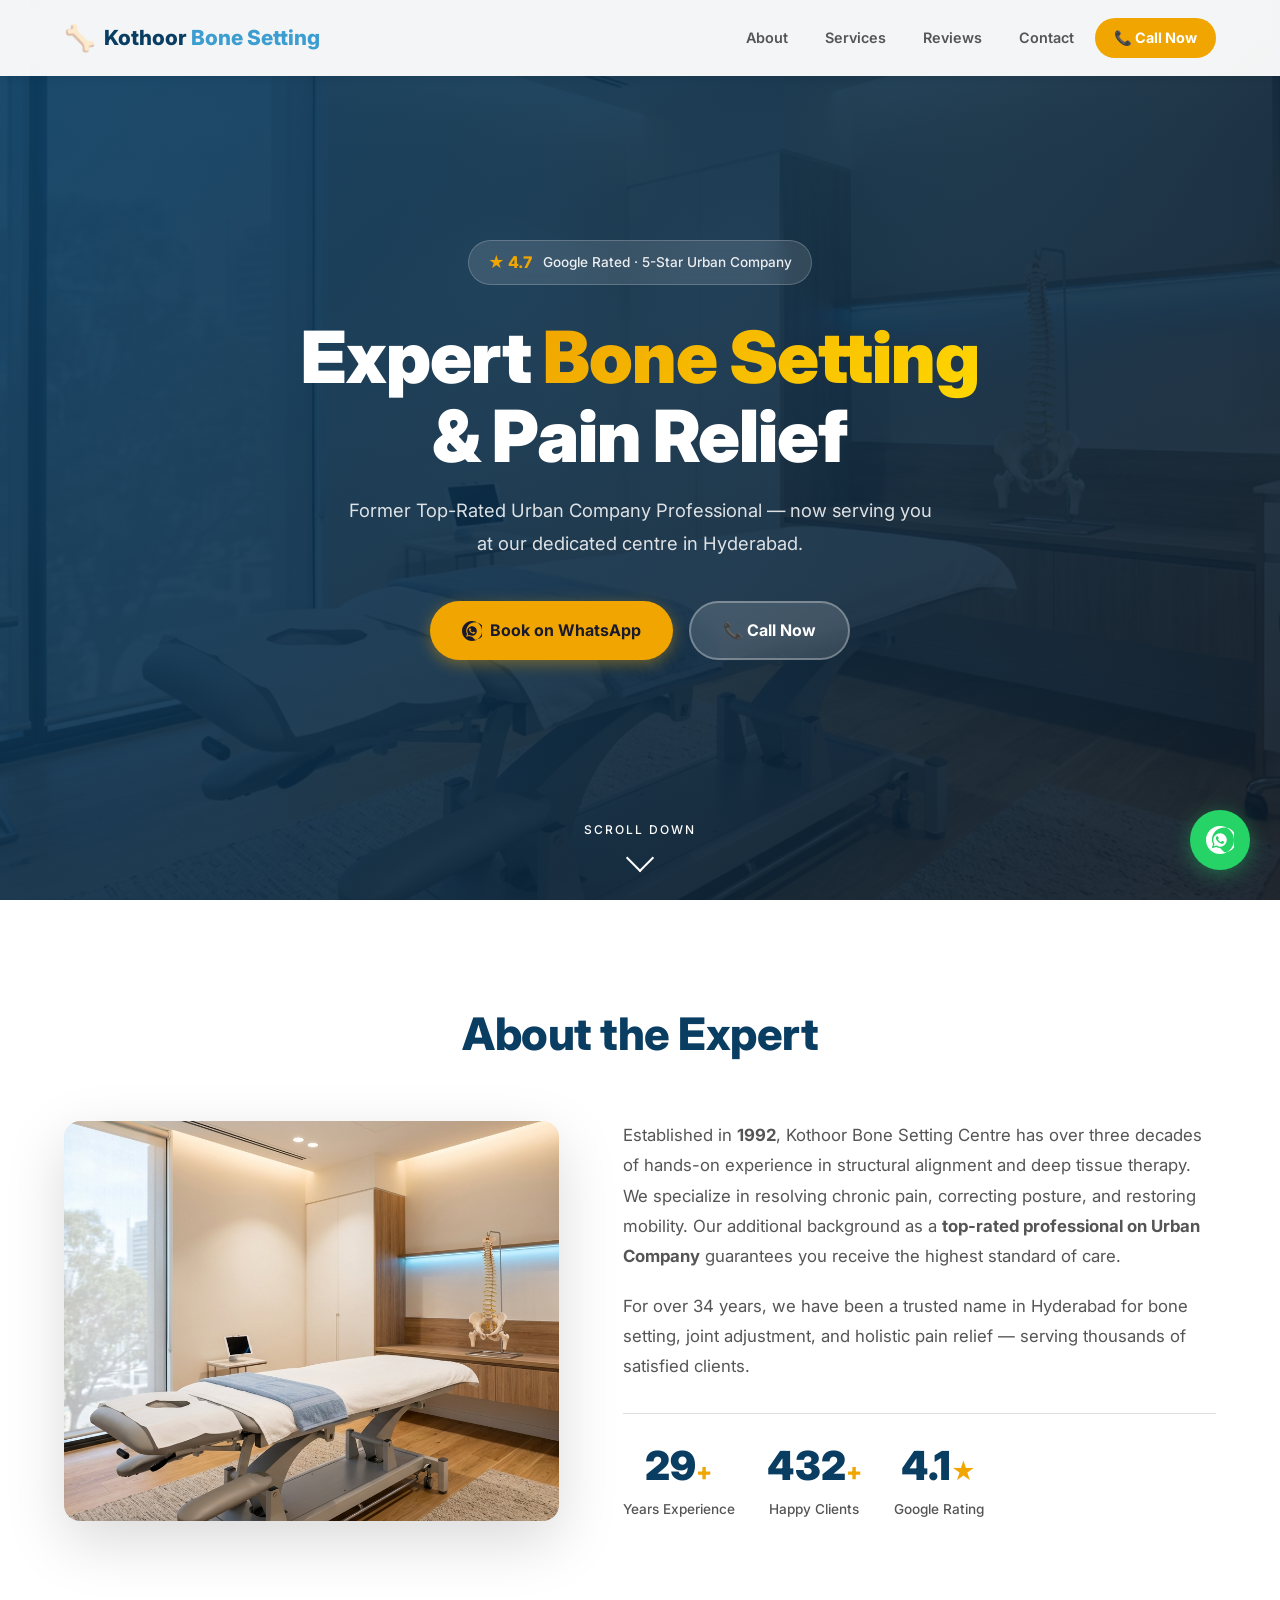
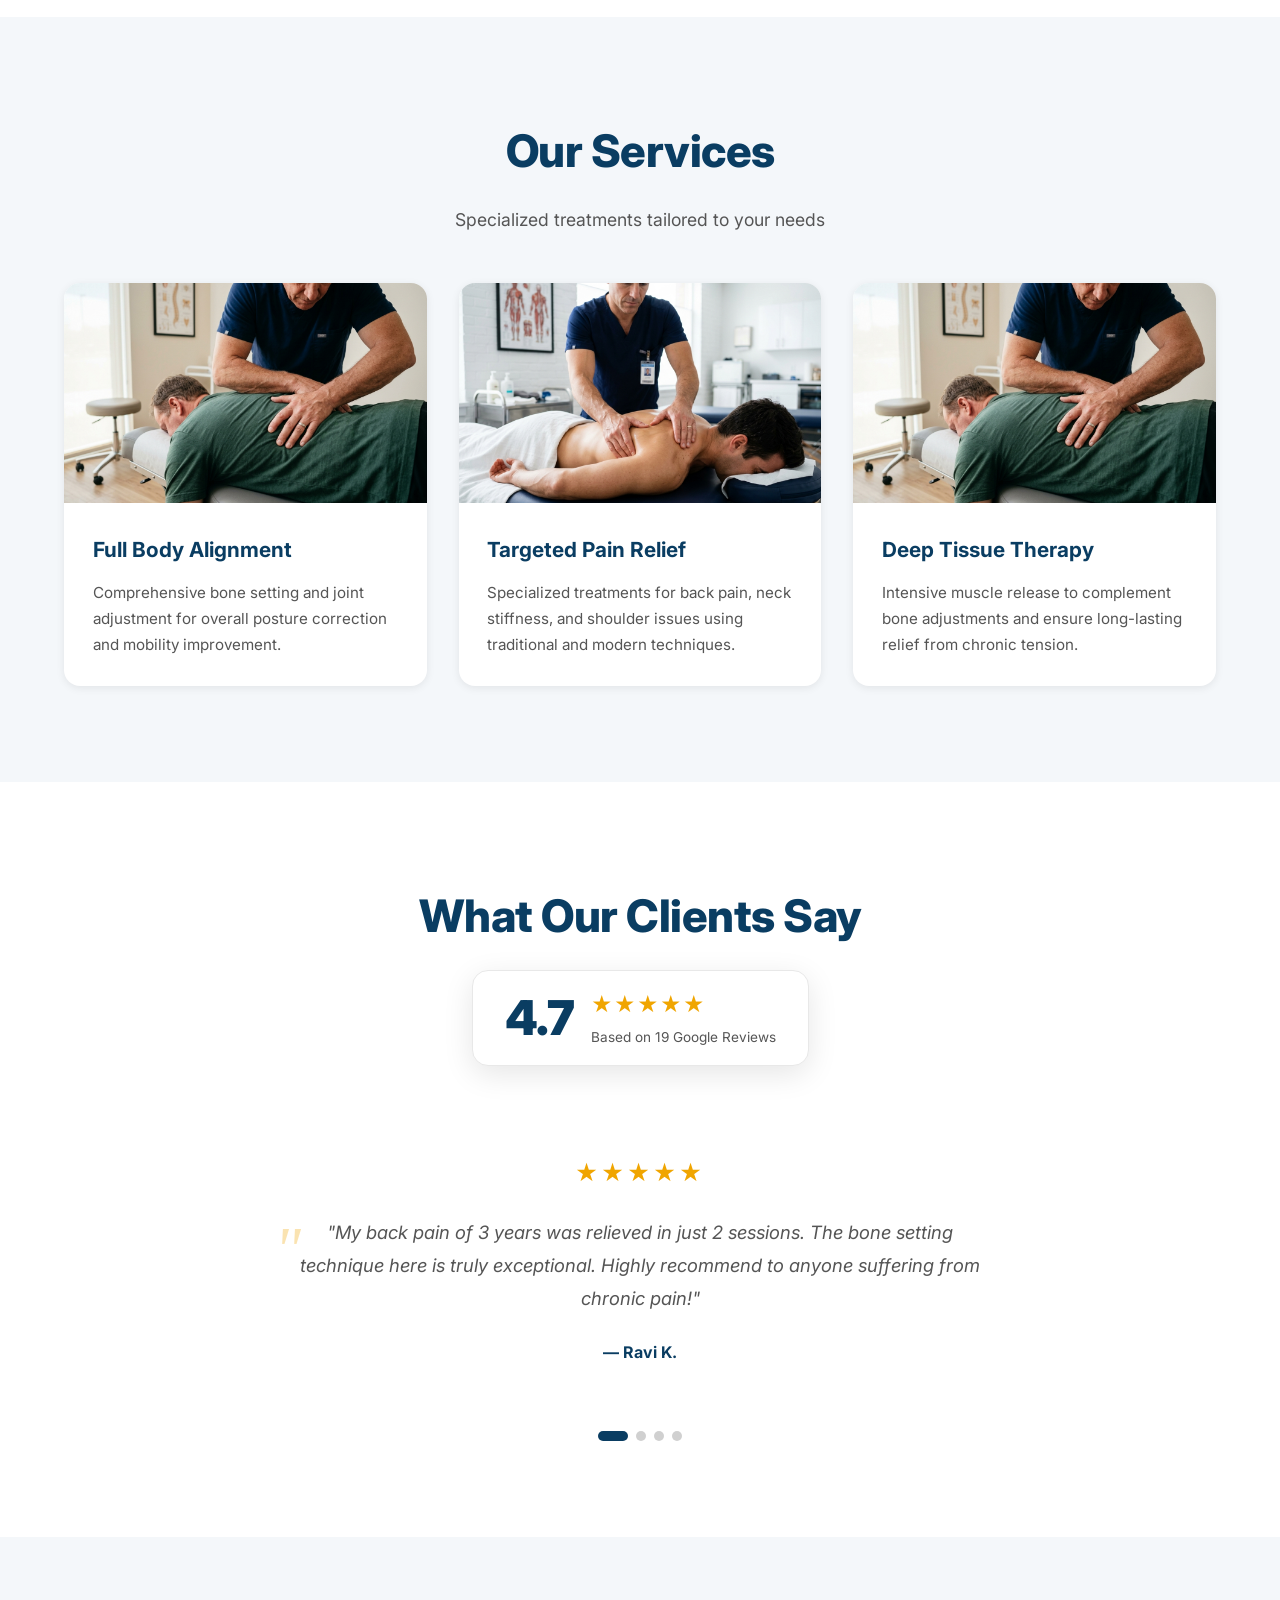
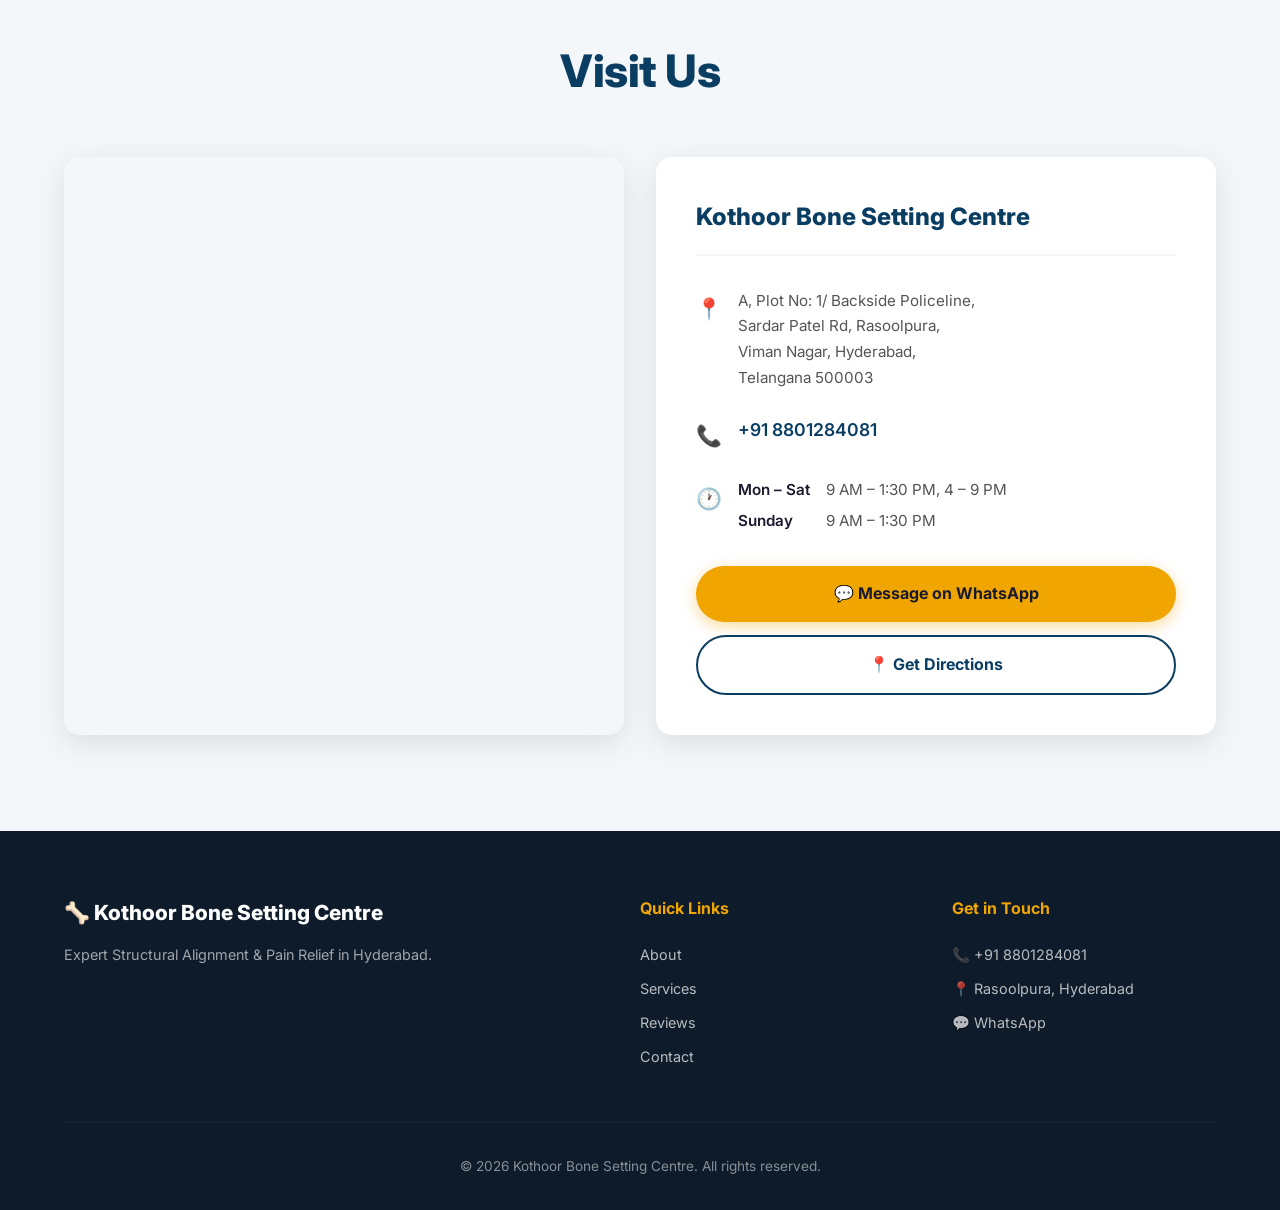
==== index.html @ 608f7dc2 "Update: founded in 1992, 34+ years experience" ====
<!DOCTYPE html>
<html lang="en">
<head>
    <meta charset="UTF-8">
    <meta name="viewport" content="width=device-width, initial-scale=1.0">
    <title>Kothoor Bone Setting Centre | Expert Pain Relief in Hyderabad</title>
    <meta name="description" content="Kothoor Bone Setting Centre, Hyderabad — Expert structural alignment and pain relief. 4.7★ Google Rating. Former 5-Star Urban Company professional. Book now!">
    <meta name="keywords" content="bone setting Hyderabad, massage therapy, pain relief, structural alignment, Rasoolpura, Viman Nagar, chiropractor Hyderabad">
    <meta property="og:title" content="Kothoor Bone Setting Centre">
    <meta property="og:description" content="Expert bone setting & pain relief in Hyderabad. 4.7★ Google Rating. Former 5-Star Urban Company professional.">
    <meta property="og:type" content="website">
    <link rel="icon" href="data:image/svg+xml,<svg xmlns='http://www.w3.org/2000/svg' viewBox='0 0 100 100'><text y='.9em' font-size='90'>🦴</text></svg>">
    <link rel="stylesheet" href="styles.css">
    <link href="https://fonts.googleapis.com/css2?family=Inter:wght@300;400;500;600;700;800;900&display=swap" rel="stylesheet">
</head>
<body>

    <!-- ========== NAVBAR ========== -->
    <nav class="navbar" id="navbar">
        <a href="#" class="logo">
            <span class="logo-icon">🦴</span>
            <span class="logo-text">Kothoor <span class="logo-highlight">Bone Setting</span></span>
        </a>
        <div class="nav-links" id="navLinks">
            <a href="#about">About</a>
            <a href="#services">Services</a>
            <a href="#reviews">Reviews</a>
            <a href="#contact">Contact</a>
            <a href="tel:+918801284081" class="nav-cta">📞 Call Now</a>
        </div>
        <button class="hamburger" id="hamburger" aria-label="Toggle menu">
            <span></span>
            <span></span>
            <span></span>
        </button>
    </nav>

    <!-- ========== HERO ========== -->
    <header class="hero" id="hero">
        <div class="hero-overlay"></div>
        <div class="hero-content">
            <div class="hero-badge animate-on-scroll">
                <span class="badge-stars">★ 4.7</span>
                <span class="badge-text">Google Rated · 5-Star Urban Company</span>
            </div>
            <h1 class="hero-title">
                Expert <span class="text-gradient">Bone Setting</span><br>
                & Pain Relief
            </h1>
            <p class="hero-subtitle">Former Top-Rated Urban Company Professional — now serving you at our dedicated centre in Hyderabad.</p>
            <div class="hero-ctas">
                <a href="https://wa.me/918801284081?text=Hi%2C%20I%20want%20to%20book%20an%20appointment" class="btn btn-primary" target="_blank">
                    <svg width="20" height="20" viewBox="0 0 24 24" fill="currentColor"><path d="M12.031 6.172c-3.181 0-5.767 2.586-5.768 5.766-.001 1.298.38 2.27 1.019 3.287l-.582 2.128 2.182-.573c.978.58 1.911.928 3.145.929 3.178 0 5.767-2.587 5.768-5.766.001-3.187-2.575-5.77-5.764-5.771zm3.392 8.244c-.144.405-.837.774-1.17.824-.299.045-.677.063-1.092-.069-.252-.08-.575-.187-.988-.365-1.739-.751-2.874-2.502-2.961-2.617-.087-.116-.708-.94-.708-1.793s.448-1.273.607-1.446c.159-.173.346-.217.462-.217l.332.006c.106.005.249-.04.39.298.144.347.491 1.2.534 1.287.043.087.072.188.014.304-.058.116-.087.188-.173.289l-.26.304c-.087.086-.177.18-.076.354.101.174.449.741.964 1.201.662.591 1.221.774 1.394.86s.274.072.376-.043c.101-.116.433-.506.549-.68.116-.173.231-.145.39-.087s1.011.477 1.184.564.289.13.332.202c.045.072.045.419-.099.824zm-3.423-14.416c-6.627 0-12 5.373-12 12s5.373 12 12 12 12-5.373 12-12-5.373-12-12-12zm.029 18.88c-1.161 0-2.305-.292-3.318-.844l-3.677.964.984-3.595c-.607-1.052-.927-2.246-.926-3.468.001-5.824 4.74-10.563 10.573-10.564 5.824 0 10.564 4.745 10.564 10.568s-4.74 10.564-10.564 10.564z"/></svg>
                    Book on WhatsApp
                </a>
                <a href="tel:+918801284081" class="btn btn-secondary">
                    📞 Call Now
                </a>
            </div>
        </div>
        <div class="scroll-indicator">
            <span>Scroll Down</span>
            <div class="scroll-arrow"></div>
        </div>
    </header>

    <!-- ========== ABOUT ========== -->
    <section id="about" class="section">
        <div class="container">
            <h2 class="section-title animate-on-scroll">About the Expert</h2>
            <div class="about-grid">
                <div class="about-image animate-on-scroll">
                    <img src="assets/clinic_hero_bg_1785362583330.jpg" alt="Kothoor Bone Setting Centre clinic interior">
                </div>
                <div class="about-content animate-on-scroll">
                    <p class="about-text">Established in <strong>1992</strong>, Kothoor Bone Setting Centre has over three decades of hands-on experience in structural alignment and deep tissue therapy. We specialize in resolving chronic pain, correcting posture, and restoring mobility. Our additional background as a <strong>top-rated professional on Urban Company</strong> guarantees you receive the highest standard of care.</p>
                    <p class="about-text">For over 34 years, we have been a trusted name in Hyderabad for bone setting, joint adjustment, and holistic pain relief — serving thousands of satisfied clients.</p>
                    <div class="stats-row">
                        <div class="stat">
                            <span class="stat-number" data-target="34">0</span><span class="stat-suffix">+</span>
                            <span class="stat-label">Years Experience</span>
                        </div>
                        <div class="stat">
                            <span class="stat-number" data-target="500">0</span><span class="stat-suffix">+</span>
                            <span class="stat-label">Happy Clients</span>
                        </div>
                        <div class="stat">
                            <span class="stat-number" data-target="4.7" data-decimal="true">0</span><span class="stat-suffix">★</span>
                            <span class="stat-label">Google Rating</span>
                        </div>
                    </div>
                </div>
            </div>
        </div>
    </section>

    <!-- ========== SERVICES ========== -->
    <section id="services" class="section section-alt">
        <div class="container">
            <h2 class="section-title animate-on-scroll">Our Services</h2>
            <p class="section-subtitle animate-on-scroll">Specialized treatments tailored to your needs</p>
            <div class="services-grid">
                <div class="service-card animate-on-scroll" style="--delay: 0">
                    <div class="card-image-wrapper">
                        <img src="assets/service_alignment_1785362593335.jpg" alt="Full Body Bone Alignment" class="card-img">
                    </div>
                    <div class="card-body">
                        <h3>Full Body Alignment</h3>
                        <p>Comprehensive bone setting and joint adjustment for overall posture correction and mobility improvement.</p>
                    </div>
                </div>
                <div class="service-card animate-on-scroll" style="--delay: 1">
                    <div class="card-image-wrapper">
                        <img src="assets/service_massage_1785362604581.jpg" alt="Targeted Pain Relief" class="card-img">
                    </div>
                    <div class="card-body">
                        <h3>Targeted Pain Relief</h3>
                        <p>Specialized treatments for back pain, neck stiffness, and shoulder issues using traditional and modern techniques.</p>
                    </div>
                </div>
                <div class="service-card animate-on-scroll" style="--delay: 2">
                    <div class="card-image-wrapper">
                        <img src="assets/service_alignment_1785362593335.jpg" alt="Deep Tissue Therapy" class="card-img">
                    </div>
                    <div class="card-body">
                        <h3>Deep Tissue Therapy</h3>
                        <p>Intensive muscle release to complement bone adjustments and ensure long-lasting relief from chronic tension.</p>
                    </div>
                </div>
            </div>
        </div>
    </section>

    <!-- ========== REVIEWS ========== -->
    <section id="reviews" class="section">
        <div class="container">
            <h2 class="section-title animate-on-scroll">What Our Clients Say</h2>
            <div class="reviews-header animate-on-scroll">
                <div class="google-badge">
                    <span class="google-rating">4.7</span>
                    <div class="google-meta">
                        <span class="google-stars">★★★★★</span>
                        <span class="google-count">Based on 19 Google Reviews</span>
                    </div>
                </div>
            </div>
            <div class="carousel-container animate-on-scroll">
                <div class="carousel-track" id="carouselTrack">
                    <div class="review-card">
                        <div class="review-stars">★★★★★</div>
                        <p class="review-text">"My back pain of 3 years was relieved in just 2 sessions. The bone setting technique here is truly exceptional. Highly recommend to anyone suffering from chronic pain!"</p>
                        <p class="review-author">— Ravi K.</p>
                    </div>
                    <div class="review-card">
                        <div class="review-stars">★★★★★</div>
                        <p class="review-text">"I had a stiff neck for weeks and couldn't turn my head properly. After one visit, the improvement was immediate. Very professional and knowledgeable therapist."</p>
                        <p class="review-author">— Mohammad S.</p>
                    </div>
                    <div class="review-card">
                        <div class="review-stars">★★★★★</div>
                        <p class="review-text">"Best bone setting centre in Hyderabad. The therapist is very experienced and explains everything before starting. My shoulder is completely fine now after 3 sittings."</p>
                        <p class="review-author">— Pradeep R.</p>
                    </div>
                    <div class="review-card">
                        <div class="review-stars">★★★★☆</div>
                        <p class="review-text">"Excellent treatment for my knee joint pain. The therapist has magic hands! The clinic is clean and hygienic. Will definitely visit again for maintenance sessions."</p>
                        <p class="review-author">— Venkat G.</p>
                    </div>
                </div>
                <div class="carousel-dots" id="carouselDots"></div>
            </div>
        </div>
    </section>

    <!-- ========== CONTACT ========== -->
    <section id="contact" class="section section-alt">
        <div class="container">
            <h2 class="section-title animate-on-scroll">Visit Us</h2>
            <div class="contact-grid animate-on-scroll">
                <div class="map-wrapper">
                    <iframe
                        src="https://www.google.com/maps/embed?pb=!1m18!1m12!1m3!1d3806.3!2d78.4867!3d17.4239!2m3!1f0!2f0!3f0!3m2!1i1024!2i768!4f13.1!3m3!1m2!1s0x0%3A0x0!2zMTfCsDI1JzI2LjAiTiA3OMKwMjknMTIuMSJF!5e0!3m2!1sen!2sin!4v1700000000000"
                        width="100%"
                        height="100%"
                        style="border:0; border-radius: 16px;"
                        allowfullscreen=""
                        loading="lazy"
                        referrerpolicy="no-referrer-when-downgrade">
                    </iframe>
                </div>
                <div class="contact-card">
                    <h3 class="contact-card-title">Kothoor Bone Setting Centre</h3>
                    
                    <div class="contact-item">
                        <span class="contact-icon">📍</span>
                        <div>
                            <p>A, Plot No: 1/ Backside Policeline,<br>Sardar Patel Rd, Rasoolpura,<br>Viman Nagar, Hyderabad,<br>Telangana 500003</p>
                        </div>
                    </div>

                    <div class="contact-item">
                        <span class="contact-icon">📞</span>
                        <div>
                            <a href="tel:+918801284081" class="contact-link">+91 8801284081</a>
                        </div>
                    </div>

                    <div class="contact-item">
                        <span class="contact-icon">🕐</span>
                        <div class="hours-grid">
                            <span class="day">Mon – Sat</span><span class="time">9 AM – 1:30 PM, 4 – 9 PM</span>
                            <span class="day">Sunday</span><span class="time">9 AM – 1:30 PM</span>
                        </div>
                    </div>

                    <div class="contact-buttons">
                        <a href="https://wa.me/918801284081?text=Hi%2C%20I%20want%20to%20book%20an%20appointment" class="btn btn-primary btn-full" target="_blank">
                            💬 Message on WhatsApp
                        </a>
                        <a href="https://maps.app.goo.gl/CZp5QYnEj2f29KKAA" class="btn btn-outline btn-full" target="_blank">
                            📍 Get Directions
                        </a>
                    </div>
                </div>
            </div>
        </div>
    </section>

    <!-- ========== FOOTER ========== -->
    <footer class="footer">
        <div class="container">
            <div class="footer-grid">
                <div class="footer-brand">
                    <span class="footer-logo">🦴 Kothoor Bone Setting Centre</span>
                    <p class="footer-tagline">Expert Structural Alignment & Pain Relief in Hyderabad.</p>
                </div>
                <div class="footer-links">
                    <h4>Quick Links</h4>
                    <a href="#about">About</a>
                    <a href="#services">Services</a>
                    <a href="#reviews">Reviews</a>
                    <a href="#contact">Contact</a>
                </div>
                <div class="footer-contact">
                    <h4>Get in Touch</h4>
                    <a href="tel:+918801284081">📞 +91 8801284081</a>
                    <a href="https://maps.app.goo.gl/CZp5QYnEj2f29KKAA" target="_blank">📍 Rasoolpura, Hyderabad</a>
                    <a href="https://wa.me/918801284081" target="_blank">💬 WhatsApp</a>
                </div>
            </div>
            <div class="footer-bottom">
                <p>&copy; 2026 Kothoor Bone Setting Centre. All rights reserved.</p>
            </div>
        </div>
    </footer>

    <!-- ========== FLOATING WHATSAPP ========== -->
    <a href="https://wa.me/918801284081?text=Hi%2C%20I%20want%20to%20book%20an%20appointment" class="whatsapp-float" target="_blank" aria-label="Chat on WhatsApp">
        <svg xmlns="http://www.w3.org/2000/svg" width="28" height="28" viewBox="0 0 24 24" fill="white"><path d="M12.031 6.172c-3.181 0-5.767 2.586-5.768 5.766-.001 1.298.38 2.27 1.019 3.287l-.582 2.128 2.182-.573c.978.58 1.911.928 3.145.929 3.178 0 5.767-2.587 5.768-5.766.001-3.187-2.575-5.77-5.764-5.771zm3.392 8.244c-.144.405-.837.774-1.17.824-.299.045-.677.063-1.092-.069-.252-.08-.575-.187-.988-.365-1.739-.751-2.874-2.502-2.961-2.617-.087-.116-.708-.94-.708-1.793s.448-1.273.607-1.446c.159-.173.346-.217.462-.217l.332.006c.106.005.249-.04.39.298.144.347.491 1.2.534 1.287.043.087.072.188.014.304-.058.116-.087.188-.173.289l-.26.304c-.087.086-.177.18-.076.354.101.174.449.741.964 1.201.662.591 1.221.774 1.394.86s.274.072.376-.043c.101-.116.433-.506.549-.68.116-.173.231-.145.39-.087s1.011.477 1.184.564.289.13.332.202c.045.072.045.419-.099.824zm-3.423-14.416c-6.627 0-12 5.373-12 12s5.373 12 12 12 12-5.373 12-12-5.373-12-12-12zm.029 18.88c-1.161 0-2.305-.292-3.318-.844l-3.677.964.984-3.595c-.607-1.052-.927-2.246-.926-3.468.001-5.824 4.74-10.563 10.573-10.564 5.824 0 10.564 4.745 10.564 10.568s-4.74 10.564-10.564 10.564z"/></svg>
        <span class="whatsapp-tooltip">Chat with us!</span>
    </a>

    <script src="script.js"></script>
</body>
</html>
---- styles.css ----
/* ========================================
   KOTHOOR BONE SETTING CENTRE
   Premium Stylesheet
   ======================================== */

/* ---------- CSS Variables ---------- */
:root {
    --primary: #0a3d62;
    --primary-light: #1e6fa0;
    --secondary: #3c9dd0;
    --accent: #f0a500;
    --accent-dark: #d4900a;
    --bg-white: #ffffff;
    --bg-light: #f4f7fa;
    --bg-dark: #0d1b2a;
    --text-primary: #1a1a2e;
    --text-secondary: #555;
    --text-light: #ffffff;
    --shadow-sm: 0 2px 8px rgba(0,0,0,0.08);
    --shadow-md: 0 8px 30px rgba(0,0,0,0.1);
    --shadow-lg: 0 20px 60px rgba(0,0,0,0.15);
    --radius-sm: 8px;
    --radius-md: 16px;
    --radius-lg: 24px;
    --transition: 0.3s cubic-bezier(0.4, 0, 0.2, 1);
}

/* ---------- Reset ---------- */
*, *::before, *::after {
    margin: 0;
    padding: 0;
    box-sizing: border-box;
}

html {
    scroll-behavior: smooth;
    scroll-padding-top: 80px;
}

body {
    font-family: 'Inter', -apple-system, BlinkMacSystemFont, sans-serif;
    color: var(--text-primary);
    line-height: 1.7;
    overflow-x: hidden;
    background: var(--bg-white);
}

img {
    max-width: 100%;
    display: block;
}

a {
    text-decoration: none;
    color: inherit;
}

/* ---------- NAVBAR ---------- */
.navbar {
    display: flex;
    justify-content: space-between;
    align-items: center;
    padding: 1rem 5%;
    background: rgba(255, 255, 255, 0.95);
    backdrop-filter: blur(20px);
    -webkit-backdrop-filter: blur(20px);
    box-shadow: var(--shadow-sm);
    position: fixed;
    top: 0;
    left: 0;
    right: 0;
    z-index: 1000;
    transition: var(--transition);
}

.navbar.scrolled {
    padding: 0.7rem 5%;
    box-shadow: var(--shadow-md);
}

.logo {
    display: flex;
    align-items: center;
    gap: 0.5rem;
    font-size: 1.3rem;
    font-weight: 800;
    color: var(--primary);
    text-decoration: none;
}

.logo-icon {
    font-size: 1.6rem;
}

.logo-highlight {
    color: var(--secondary);
}

.nav-links {
    display: flex;
    align-items: center;
    gap: 0.3rem;
}

.nav-links a {
    padding: 0.5rem 1rem;
    font-weight: 600;
    font-size: 0.9rem;
    color: var(--text-secondary);
    border-radius: var(--radius-sm);
    transition: var(--transition);
}

.nav-links a:hover {
    color: var(--primary);
    background: rgba(10, 61, 98, 0.06);
}

.nav-cta {
    background: var(--accent) !important;
    color: var(--text-light) !important;
    padding: 0.5rem 1.2rem !important;
    border-radius: 50px !important;
    font-weight: 700 !important;
}

.nav-cta:hover {
    background: var(--accent-dark) !important;
    transform: translateY(-1px);
}

/* Hamburger */
.hamburger {
    display: none;
    flex-direction: column;
    gap: 5px;
    background: none;
    border: none;
    cursor: pointer;
    padding: 5px;
    z-index: 1001;
}

.hamburger span {
    display: block;
    width: 28px;
    height: 3px;
    background: var(--primary);
    border-radius: 3px;
    transition: var(--transition);
}

.hamburger.active span:nth-child(1) {
    transform: rotate(45deg) translate(5px, 6px);
}
.hamburger.active span:nth-child(2) {
    opacity: 0;
}
.hamburger.active span:nth-child(3) {
    transform: rotate(-45deg) translate(5px, -6px);
}

/* ---------- HERO ---------- */
.hero {
    position: relative;
    min-height: 100vh;
    display: flex;
    align-items: center;
    justify-content: center;
    text-align: center;
    color: var(--text-light);
    padding: 0 5%;
    background: url('assets/clinic_hero_bg_1785362583330.jpg') center/cover no-repeat;
    overflow: hidden;
}

.hero-overlay {
    position: absolute;
    inset: 0;
    background: linear-gradient(135deg, rgba(10, 61, 98, 0.92) 0%, rgba(13, 27, 42, 0.88) 100%);
    z-index: 1;
}

.hero-content {
    position: relative;
    z-index: 2;
    max-width: 800px;
    animation: fadeInUp 1s ease-out;
}

.hero-badge {
    display: inline-flex;
    align-items: center;
    gap: 0.7rem;
    background: rgba(255, 255, 255, 0.12);
    backdrop-filter: blur(10px);
    border: 1px solid rgba(255, 255, 255, 0.2);
    padding: 0.5rem 1.2rem;
    border-radius: 50px;
    margin-bottom: 2rem;
    animation: glow 3s ease-in-out infinite;
}

.badge-stars {
    font-size: 1rem;
    font-weight: 800;
    color: var(--accent);
}

.badge-text {
    font-size: 0.85rem;
    font-weight: 500;
    opacity: 0.9;
}

.hero-title {
    font-size: clamp(2.5rem, 6vw, 4.5rem);
    font-weight: 900;
    line-height: 1.1;
    margin-bottom: 1.2rem;
    letter-spacing: -1px;
}

.text-gradient {
    background: linear-gradient(135deg, var(--accent) 0%, #ffd700 100%);
    -webkit-background-clip: text;
    -webkit-text-fill-color: transparent;
    background-clip: text;
}

.hero-subtitle {
    font-size: 1.15rem;
    opacity: 0.85;
    margin-bottom: 2.5rem;
    max-width: 600px;
    margin-left: auto;
    margin-right: auto;
    line-height: 1.8;
}

.hero-ctas {
    display: flex;
    gap: 1rem;
    justify-content: center;
    flex-wrap: wrap;
}

/* Scroll Indicator */
.scroll-indicator {
    position: absolute;
    bottom: 2rem;
    left: 50%;
    transform: translateX(-50%);
    z-index: 2;
    display: flex;
    flex-direction: column;
    align-items: center;
    gap: 0.5rem;
    opacity: 0.6;
    animation: fadeIn 2s ease-out 1s both;
}

.scroll-indicator span {
    font-size: 0.75rem;
    font-weight: 500;
    letter-spacing: 2px;
    text-transform: uppercase;
}

.scroll-arrow {
    width: 20px;
    height: 20px;
    border-right: 2px solid white;
    border-bottom: 2px solid white;
    transform: rotate(45deg);
    animation: bounce 2s infinite;
}

/* ---------- BUTTONS ---------- */
.btn {
    display: inline-flex;
    align-items: center;
    gap: 0.5rem;
    padding: 0.9rem 2rem;
    font-weight: 700;
    font-size: 1rem;
    border-radius: 50px;
    transition: var(--transition);
    cursor: pointer;
    border: none;
    text-decoration: none;
}

.btn-primary {
    background: var(--accent);
    color: var(--text-primary);
    box-shadow: 0 4px 15px rgba(240, 165, 0, 0.4);
}

.btn-primary:hover {
    background: var(--accent-dark);
    transform: translateY(-3px);
    box-shadow: 0 8px 25px rgba(240, 165, 0, 0.5);
}

.btn-secondary {
    background: rgba(255,255,255,0.15);
    color: var(--text-light);
    border: 2px solid rgba(255,255,255,0.3);
    backdrop-filter: blur(10px);
}

.btn-secondary:hover {
    background: rgba(255,255,255,0.25);
    transform: translateY(-3px);
}

.btn-outline {
    background: transparent;
    color: var(--primary);
    border: 2px solid var(--primary);
}

.btn-outline:hover {
    background: var(--primary);
    color: var(--text-light);
    transform: translateY(-2px);
}

.btn-full {
    width: 100%;
    justify-content: center;
}

/* ---------- SECTIONS ---------- */
.section {
    padding: 6rem 5%;
}

.section-alt {
    background: var(--bg-light);
}

.section-title {
    font-size: clamp(2rem, 4vw, 2.8rem);
    font-weight: 800;
    color: var(--primary);
    text-align: center;
    margin-bottom: 1rem;
    letter-spacing: -0.5px;
}

.section-subtitle {
    text-align: center;
    color: var(--text-secondary);
    font-size: 1.1rem;
    margin-bottom: 3rem;
}

.container {
    max-width: 1200px;
    margin: 0 auto;
}

/* ---------- ABOUT ---------- */
.about-grid {
    display: grid;
    grid-template-columns: 1fr 1.2fr;
    gap: 4rem;
    align-items: center;
    margin-top: 3rem;
}

.about-image img {
    border-radius: var(--radius-md);
    box-shadow: var(--shadow-lg);
    width: 100%;
    height: 400px;
    object-fit: cover;
}

.about-text {
    font-size: 1.05rem;
    color: var(--text-secondary);
    margin-bottom: 1.2rem;
    line-height: 1.8;
}

.stats-row {
    display: flex;
    gap: 2rem;
    margin-top: 2rem;
    padding-top: 2rem;
    border-top: 1px solid #e0e0e0;
}

.stat {
    text-align: center;
}

.stat-number {
    font-size: 2.5rem;
    font-weight: 900;
    color: var(--primary);
    line-height: 1;
}

.stat-suffix {
    font-size: 1.5rem;
    font-weight: 800;
    color: var(--accent);
}

.stat-label {
    display: block;
    font-size: 0.85rem;
    color: var(--text-secondary);
    margin-top: 0.3rem;
    font-weight: 500;
}

/* ---------- SERVICES ---------- */
.services-grid {
    display: grid;
    grid-template-columns: repeat(auto-fit, minmax(320px, 1fr));
    gap: 2rem;
}

.service-card {
    background: var(--bg-white);
    border-radius: var(--radius-md);
    overflow: hidden;
    box-shadow: var(--shadow-sm);
    transition: var(--transition);
}

.service-card:hover {
    transform: translateY(-8px);
    box-shadow: var(--shadow-lg);
}

.card-image-wrapper {
    overflow: hidden;
    height: 220px;
}

.card-img {
    width: 100%;
    height: 100%;
    object-fit: cover;
    transition: transform 0.5s ease;
}

.service-card:hover .card-img {
    transform: scale(1.08);
}

.card-body {
    padding: 1.8rem;
}

.card-body h3 {
    font-size: 1.3rem;
    font-weight: 700;
    color: var(--primary);
    margin-bottom: 0.8rem;
}

.card-body p {
    color: var(--text-secondary);
    font-size: 0.95rem;
    line-height: 1.7;
}

/* ---------- REVIEWS ---------- */
.reviews-header {
    text-align: center;
    margin-bottom: 3rem;
}

.google-badge {
    display: inline-flex;
    align-items: center;
    gap: 1rem;
    background: var(--bg-white);
    padding: 1rem 2rem;
    border-radius: var(--radius-md);
    box-shadow: var(--shadow-md);
    border: 1px solid #e8e8e8;
}

.google-rating {
    font-size: 3rem;
    font-weight: 900;
    color: var(--primary);
    line-height: 1;
}

.google-meta {
    text-align: left;
}

.google-stars {
    display: block;
    color: var(--accent);
    font-size: 1.3rem;
    letter-spacing: 2px;
}

.google-count {
    display: block;
    font-size: 0.85rem;
    color: var(--text-secondary);
    margin-top: 0.2rem;
}

/* Carousel */
.carousel-container {
    position: relative;
    overflow: hidden;
}

.carousel-track {
    display: flex;
    transition: transform 0.5s cubic-bezier(0.4, 0, 0.2, 1);
}

.review-card {
    min-width: 100%;
    padding: 2.5rem;
    text-align: center;
}

.review-card .review-stars {
    color: var(--accent);
    font-size: 1.4rem;
    letter-spacing: 3px;
    margin-bottom: 1.5rem;
}

.review-text {
    font-size: 1.15rem;
    line-height: 1.8;
    color: var(--text-secondary);
    max-width: 700px;
    margin: 0 auto 1.5rem;
    font-style: italic;
    position: relative;
}

.review-text::before {
    content: '"';
    font-size: 4rem;
    color: var(--accent);
    opacity: 0.3;
    position: absolute;
    top: -1.5rem;
    left: -1rem;
    font-family: Georgia, serif;
}

.review-author {
    font-weight: 700;
    color: var(--primary);
    font-size: 1rem;
}

.carousel-dots {
    display: flex;
    justify-content: center;
    gap: 0.5rem;
    margin-top: 1.5rem;
}

.carousel-dot {
    width: 10px;
    height: 10px;
    border-radius: 50%;
    background: #d0d0d0;
    border: none;
    cursor: pointer;
    transition: var(--transition);
}

.carousel-dot.active {
    background: var(--primary);
    width: 30px;
    border-radius: 5px;
}

/* ---------- CONTACT ---------- */
.contact-grid {
    display: grid;
    grid-template-columns: 1fr 1fr;
    gap: 2rem;
    margin-top: 3rem;
}

.map-wrapper {
    border-radius: var(--radius-md);
    overflow: hidden;
    min-height: 450px;
    box-shadow: var(--shadow-md);
}

.map-wrapper iframe {
    border-radius: var(--radius-md);
}

.contact-card {
    background: var(--bg-white);
    padding: 2.5rem;
    border-radius: var(--radius-md);
    box-shadow: var(--shadow-md);
}

.contact-card-title {
    font-size: 1.5rem;
    font-weight: 800;
    color: var(--primary);
    margin-bottom: 2rem;
    padding-bottom: 1rem;
    border-bottom: 2px solid var(--bg-light);
}

.contact-item {
    display: flex;
    gap: 1rem;
    margin-bottom: 1.5rem;
    align-items: flex-start;
}

.contact-icon {
    font-size: 1.3rem;
    flex-shrink: 0;
    margin-top: 0.2rem;
}

.contact-item p, .contact-item a {
    color: var(--text-secondary);
    font-size: 0.95rem;
    line-height: 1.7;
}

.contact-link {
    color: var(--primary) !important;
    font-weight: 600;
    font-size: 1.1rem !important;
}

.contact-link:hover {
    color: var(--secondary) !important;
}

.hours-grid {
    display: grid;
    grid-template-columns: auto 1fr;
    gap: 0.3rem 1rem;
    font-size: 0.95rem;
}

.day {
    font-weight: 600;
    color: var(--text-primary);
}

.time {
    color: var(--text-secondary);
}

.contact-buttons {
    display: flex;
    flex-direction: column;
    gap: 0.8rem;
    margin-top: 2rem;
}

/* ---------- FOOTER ---------- */
.footer {
    background: var(--bg-dark);
    color: var(--text-light);
    padding: 4rem 5% 2rem;
}

.footer-grid {
    display: grid;
    grid-template-columns: 2fr 1fr 1fr;
    gap: 3rem;
    margin-bottom: 3rem;
}

.footer-logo {
    font-size: 1.3rem;
    font-weight: 800;
    display: block;
    margin-bottom: 0.8rem;
}

.footer-tagline {
    opacity: 0.6;
    font-size: 0.9rem;
    line-height: 1.6;
}

.footer-links h4,
.footer-contact h4 {
    font-size: 1rem;
    margin-bottom: 1rem;
    color: var(--accent);
    font-weight: 700;
}

.footer-links a,
.footer-contact a {
    display: block;
    padding: 0.3rem 0;
    opacity: 0.7;
    transition: var(--transition);
    font-size: 0.9rem;
}

.footer-links a:hover,
.footer-contact a:hover {
    opacity: 1;
    color: var(--accent);
}

.footer-bottom {
    text-align: center;
    padding-top: 2rem;
    border-top: 1px solid rgba(255,255,255,0.1);
    opacity: 0.5;
    font-size: 0.85rem;
}

/* ---------- WHATSAPP FLOAT ---------- */
.whatsapp-float {
    position: fixed;
    bottom: 30px;
    right: 30px;
    width: 60px;
    height: 60px;
    background: #25d366;
    border-radius: 50%;
    display: flex;
    align-items: center;
    justify-content: center;
    box-shadow: 0 4px 20px rgba(37, 211, 102, 0.4);
    z-index: 999;
    transition: var(--transition);
    animation: pulse 2s infinite;
}

.whatsapp-float:hover {
    transform: scale(1.1);
    box-shadow: 0 6px 30px rgba(37, 211, 102, 0.6);
}

.whatsapp-float:hover .whatsapp-tooltip {
    opacity: 1;
    transform: translateX(-110%) translateY(-50%) scale(1);
}

.whatsapp-tooltip {
    position: absolute;
    top: 50%;
    right: 0;
    transform: translateX(-110%) translateY(-50%) scale(0.8);
    background: var(--bg-dark);
    color: white;
    padding: 0.5rem 1rem;
    border-radius: var(--radius-sm);
    font-size: 0.85rem;
    font-weight: 600;
    white-space: nowrap;
    opacity: 0;
    transition: var(--transition);
    pointer-events: none;
}

/* ---------- ANIMATIONS ---------- */
@keyframes fadeInUp {
    from {
        opacity: 0;
        transform: translateY(30px);
    }
    to {
        opacity: 1;
        transform: translateY(0);
    }
}

@keyframes fadeIn {
    from { opacity: 0; }
    to { opacity: 1; }
}

@keyframes bounce {
    0%, 20%, 50%, 80%, 100% { transform: rotate(45deg) translateY(0); }
    40% { transform: rotate(45deg) translateY(-8px); }
    60% { transform: rotate(45deg) translateY(-4px); }
}

@keyframes glow {
    0%, 100% { box-shadow: 0 0 5px rgba(240, 165, 0, 0.2); }
    50% { box-shadow: 0 0 20px rgba(240, 165, 0, 0.4), 0 0 40px rgba(240, 165, 0, 0.1); }
}

@keyframes pulse {
    0% { box-shadow: 0 4px 20px rgba(37, 211, 102, 0.4); }
    50% { box-shadow: 0 4px 20px rgba(37, 211, 102, 0.4), 0 0 0 10px rgba(37, 211, 102, 0.1); }
    100% { box-shadow: 0 4px 20px rgba(37, 211, 102, 0.4), 0 0 0 20px rgba(37, 211, 102, 0); }
}

/* Scroll animation classes */
.animate-on-scroll {
    opacity: 0;
    transform: translateY(40px);
    transition: opacity 0.7s ease-out, transform 0.7s ease-out;
}

.animate-on-scroll.visible {
    opacity: 1;
    transform: translateY(0);
}

/* Staggered delay for service cards */
.service-card.animate-on-scroll {
    transition-delay: calc(var(--delay, 0) * 0.15s);
}

/* ---------- RESPONSIVE ---------- */
@media (max-width: 968px) {
    .about-grid {
        grid-template-columns: 1fr;
        gap: 2rem;
    }

    .about-image img {
        height: 300px;
    }

    .contact-grid {
        grid-template-columns: 1fr;
    }

    .map-wrapper {
        min-height: 300px;
    }

    .footer-grid {
        grid-template-columns: 1fr;
        gap: 2rem;
    }
}

@media (max-width: 768px) {
    .hamburger {
        display: flex;
    }

    .nav-links {
        position: fixed;
        top: 0;
        right: -100%;
        width: 75%;
        max-width: 350px;
        height: 100vh;
        background: var(--bg-white);
        flex-direction: column;
        align-items: flex-start;
        padding: 6rem 2rem 2rem;
        gap: 0.5rem;
        box-shadow: var(--shadow-lg);
        transition: right 0.4s cubic-bezier(0.4, 0, 0.2, 1);
        z-index: 999;
    }

    .nav-links.active {
        right: 0;
    }

    .nav-links a {
        width: 100%;
        padding: 1rem;
        font-size: 1.1rem;
        border-bottom: 1px solid var(--bg-light);
    }

    .nav-cta {
        margin-top: 1rem;
        text-align: center !important;
        width: 100% !important;
    }

    .hero-title {
        font-size: 2.2rem;
    }

    .hero-subtitle {
        font-size: 1rem;
    }

    .hero-ctas {
        flex-direction: column;
        align-items: center;
    }

    .stats-row {
        flex-wrap: wrap;
        justify-content: center;
    }

    .stat-number {
        font-size: 2rem;
    }

    .services-grid {
        grid-template-columns: 1fr;
    }

    .section {
        padding: 4rem 5%;
    }

    .whatsapp-float {
        bottom: 20px;
        right: 20px;
        width: 55px;
        height: 55px;
    }

    .scroll-indicator {
        display: none;
    }
}

/* Mobile menu overlay */
.nav-overlay {
    position: fixed;
    inset: 0;
    background: rgba(0,0,0,0.5);
    z-index: 998;
    opacity: 0;
    visibility: hidden;
    transition: var(--transition);
}

.nav-overlay.active {
    opacity: 1;
    visibility: visible;
}
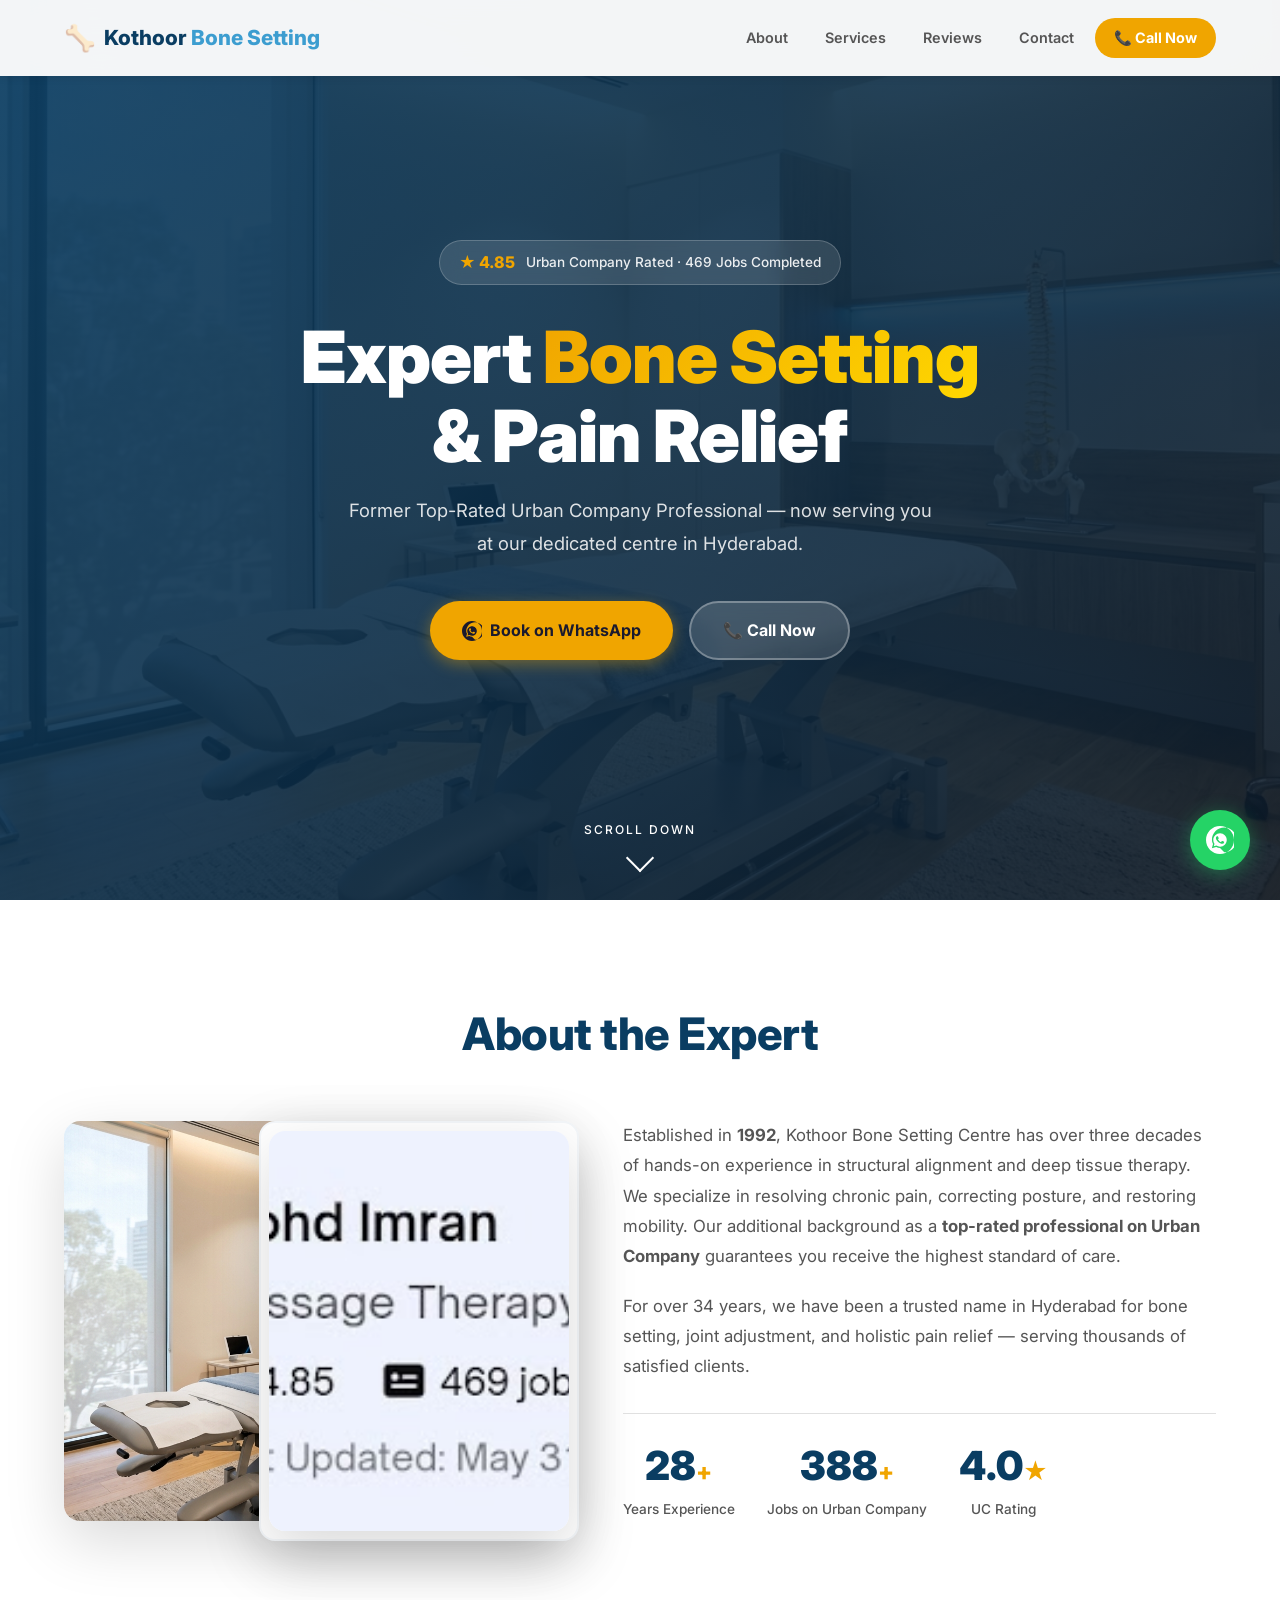
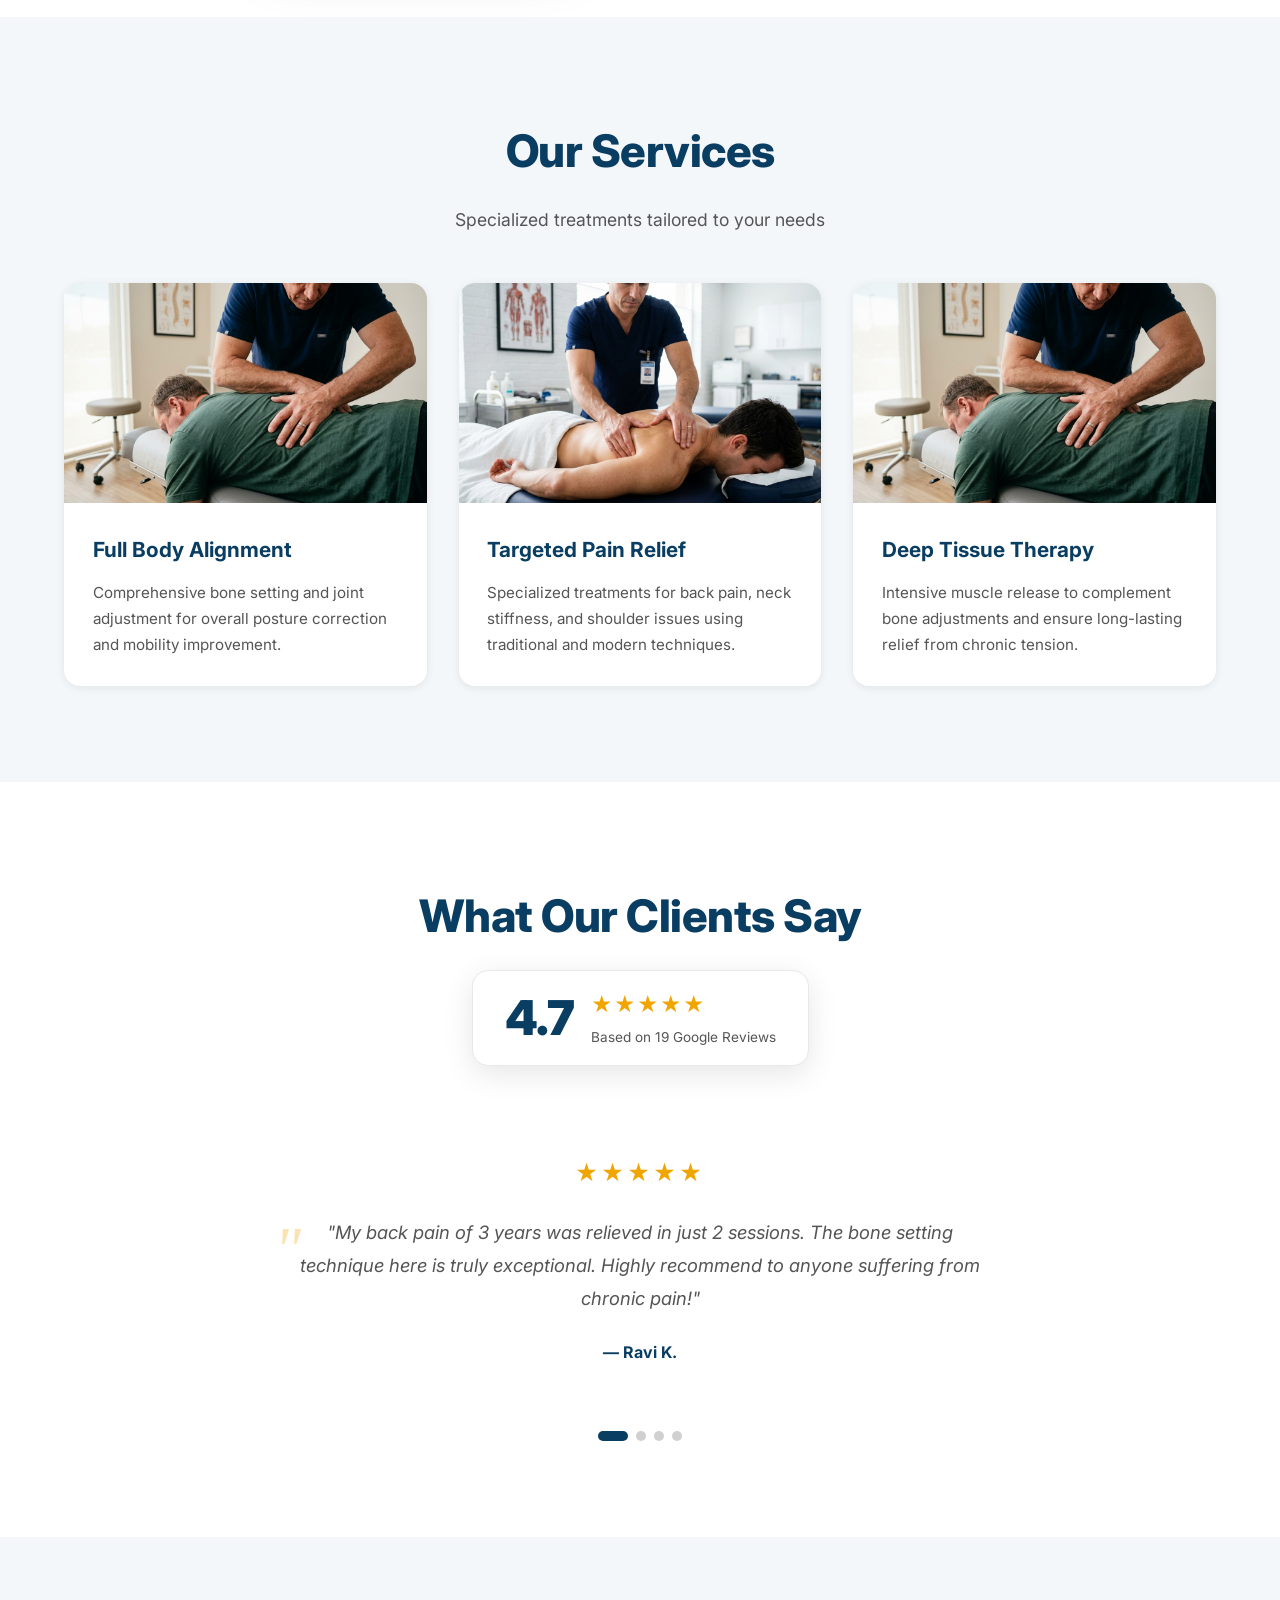
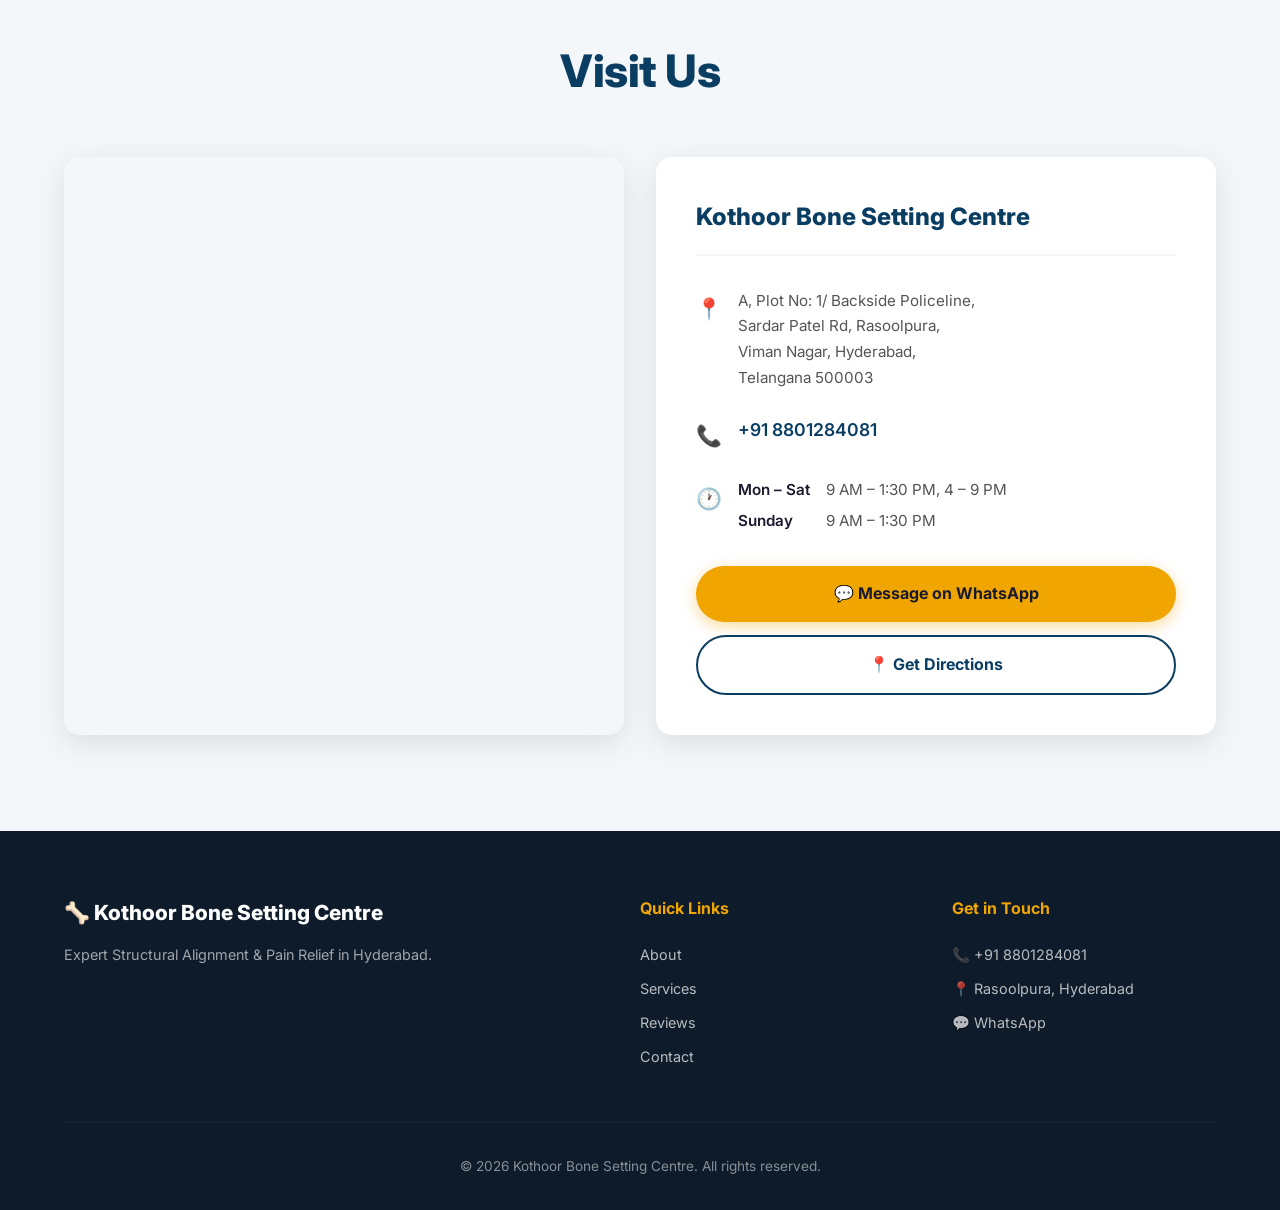
==== commit de7f8a32: "Add real UC profile screenshot (4.85 rating, 469 jobs) to About section" ====
--- a/index.html
+++ b/index.html
@@ -40,8 +40,8 @@
         <div class="hero-overlay"></div>
         <div class="hero-content">
             <div class="hero-badge animate-on-scroll">
-                <span class="badge-stars">★ 4.7</span>
-                <span class="badge-text">Google Rated · 5-Star Urban Company</span>
+                <span class="badge-stars">★ 4.85</span>
+                <span class="badge-text">Urban Company Rated · 469 Jobs Completed</span>
             </div>
             <h1 class="hero-title">
                 Expert <span class="text-gradient">Bone Setting</span><br>
@@ -71,6 +71,9 @@
             <div class="about-grid">
                 <div class="about-image animate-on-scroll">
                     <img src="assets/clinic_hero_bg_1785362583330.jpg" alt="Kothoor Bone Setting Centre clinic interior">
+                    <div class="uc-profile-card">
+                        <img src="assets/imran_uc_profile.jpg" alt="Mohd Imran - Urban Company Profile - 4.85 Rating, 469 Jobs" class="uc-profile-img">
+                    </div>
                 </div>
                 <div class="about-content animate-on-scroll">
                     <p class="about-text">Established in <strong>1992</strong>, Kothoor Bone Setting Centre has over three decades of hands-on experience in structural alignment and deep tissue therapy. We specialize in resolving chronic pain, correcting posture, and restoring mobility. Our additional background as a <strong>top-rated professional on Urban Company</strong> guarantees you receive the highest standard of care.</p>
@@ -81,12 +84,12 @@
                             <span class="stat-label">Years Experience</span>
                         </div>
                         <div class="stat">
-                            <span class="stat-number" data-target="500">0</span><span class="stat-suffix">+</span>
-                            <span class="stat-label">Happy Clients</span>
+                            <span class="stat-number" data-target="469">0</span><span class="stat-suffix">+</span>
+                            <span class="stat-label">Jobs on Urban Company</span>
                         </div>
                         <div class="stat">
-                            <span class="stat-number" data-target="4.7" data-decimal="true">0</span><span class="stat-suffix">★</span>
-                            <span class="stat-label">Google Rating</span>
+                            <span class="stat-number" data-target="4.85" data-decimal="true">0</span><span class="stat-suffix">★</span>
+                            <span class="stat-label">UC Rating</span>
                         </div>
                     </div>
                 </div>
--- a/styles.css
+++ b/styles.css
@@ -379,6 +379,33 @@
     object-fit: cover;
 }
 
+.about-image {
+    position: relative;
+}
+
+.uc-profile-card {
+    position: absolute;
+    bottom: -20px;
+    right: -20px;
+    background: var(--bg-white);
+    border-radius: var(--radius-md);
+    padding: 8px;
+    box-shadow: var(--shadow-lg);
+    border: 2px solid var(--bg-light);
+    transition: var(--transition);
+    max-width: 320px;
+}
+
+.uc-profile-card:hover {
+    transform: translateY(-4px);
+    box-shadow: 0 12px 40px rgba(0,0,0,0.2);
+}
+
+.uc-profile-img {
+    width: 100%;
+    border-radius: var(--radius-sm);
+}
+
 .about-text {
     font-size: 1.05rem;
     color: var(--text-secondary);
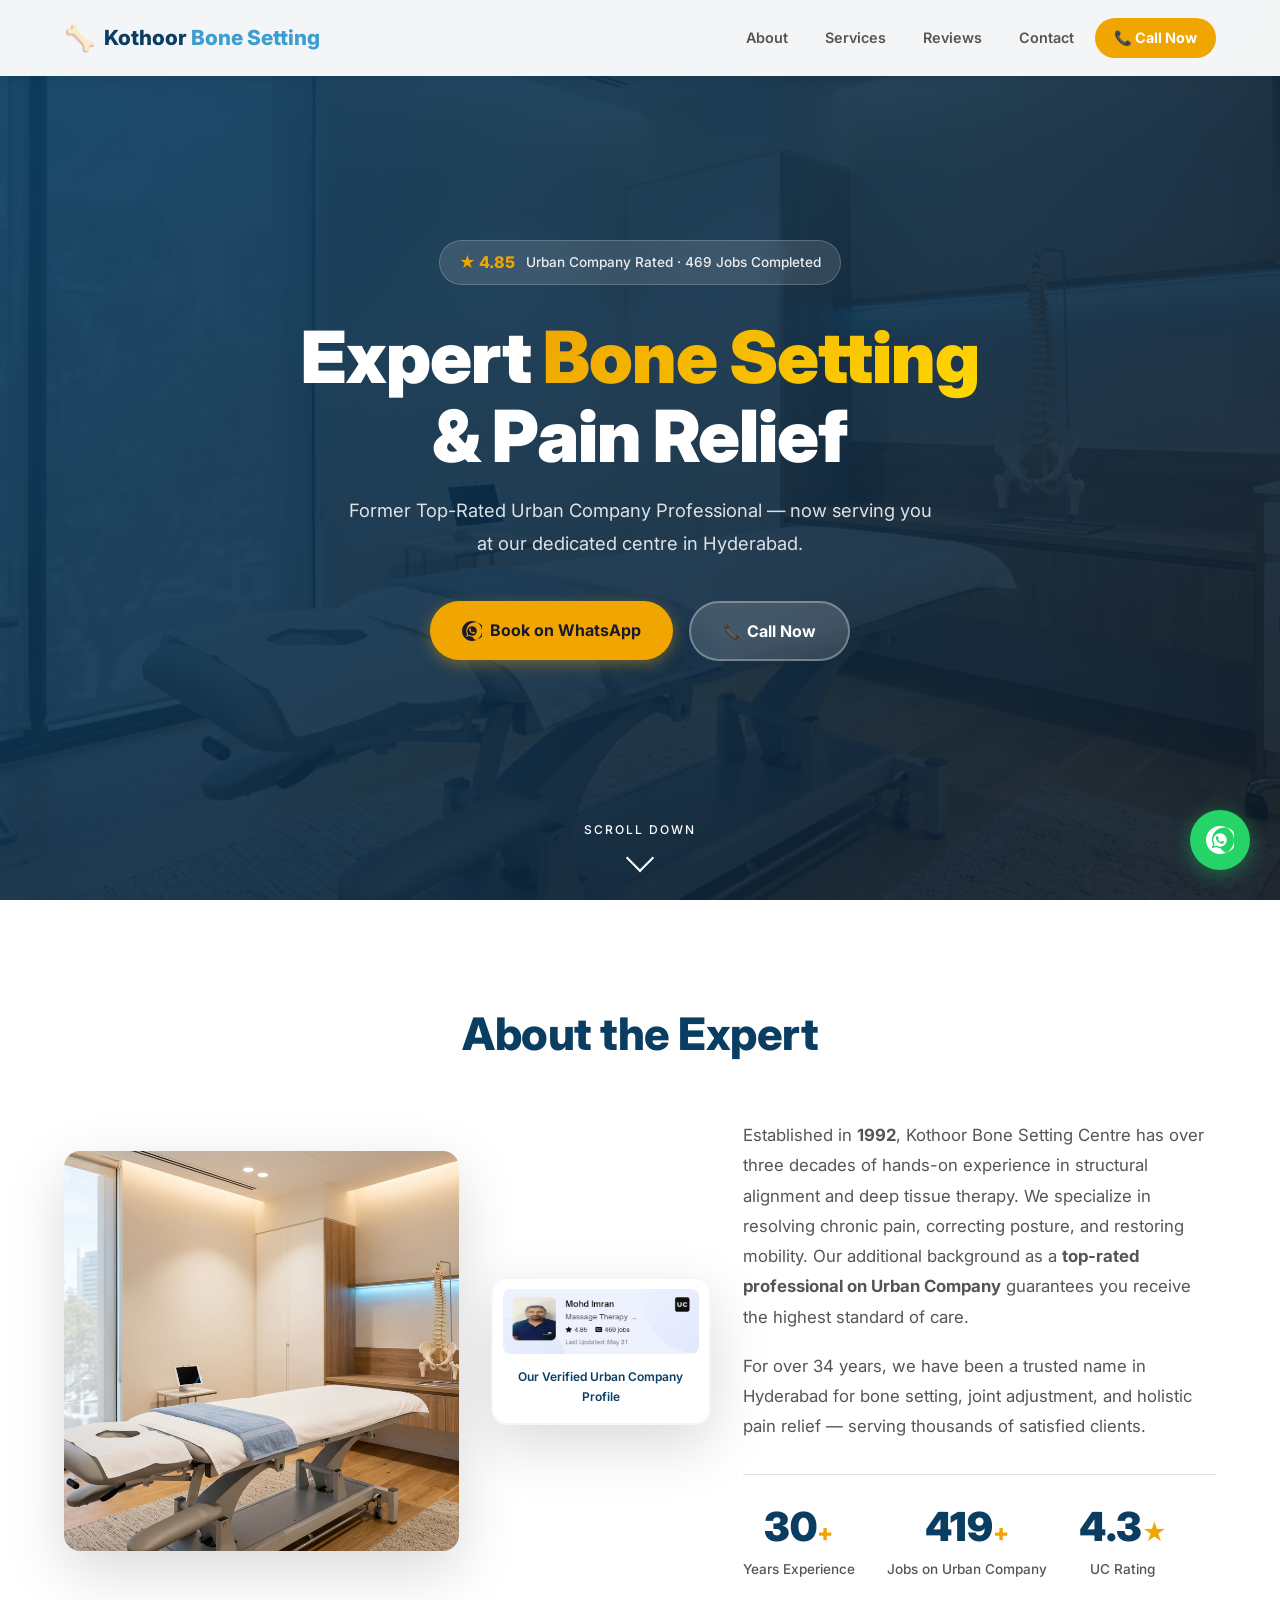
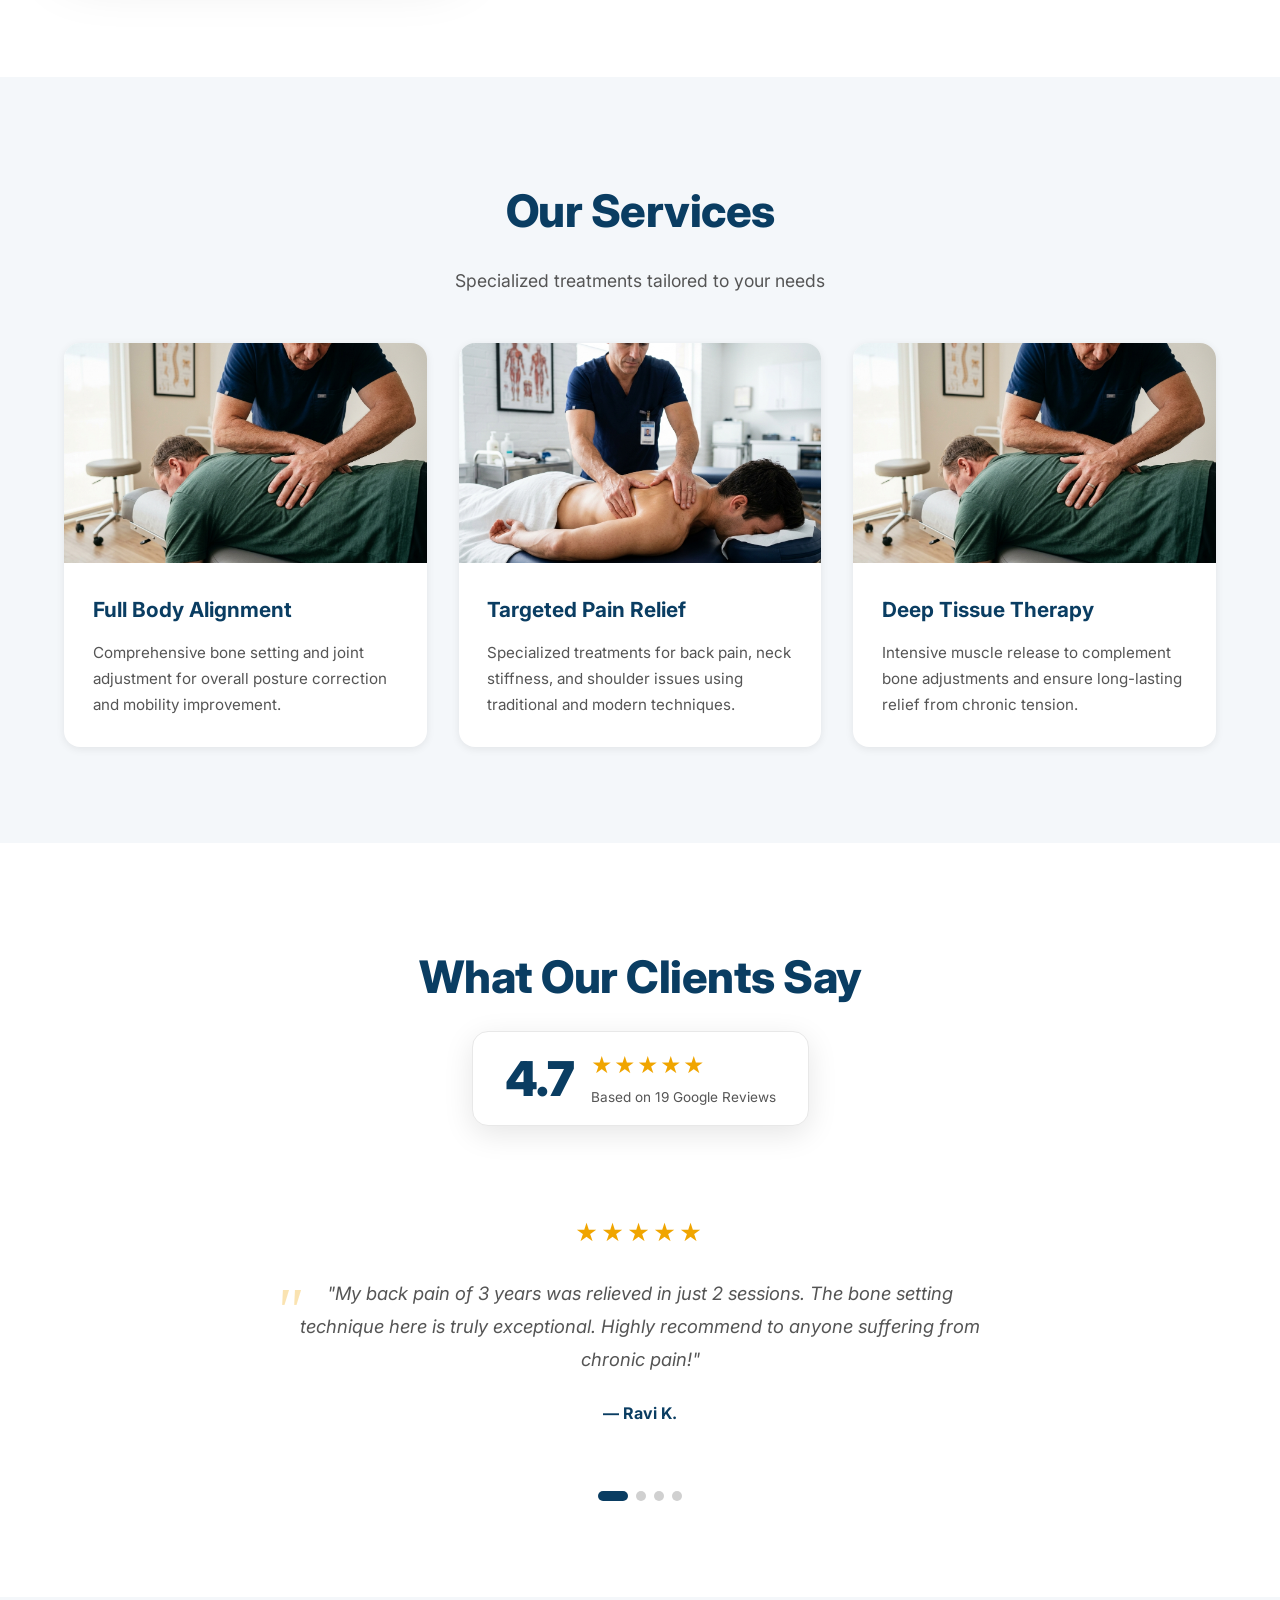
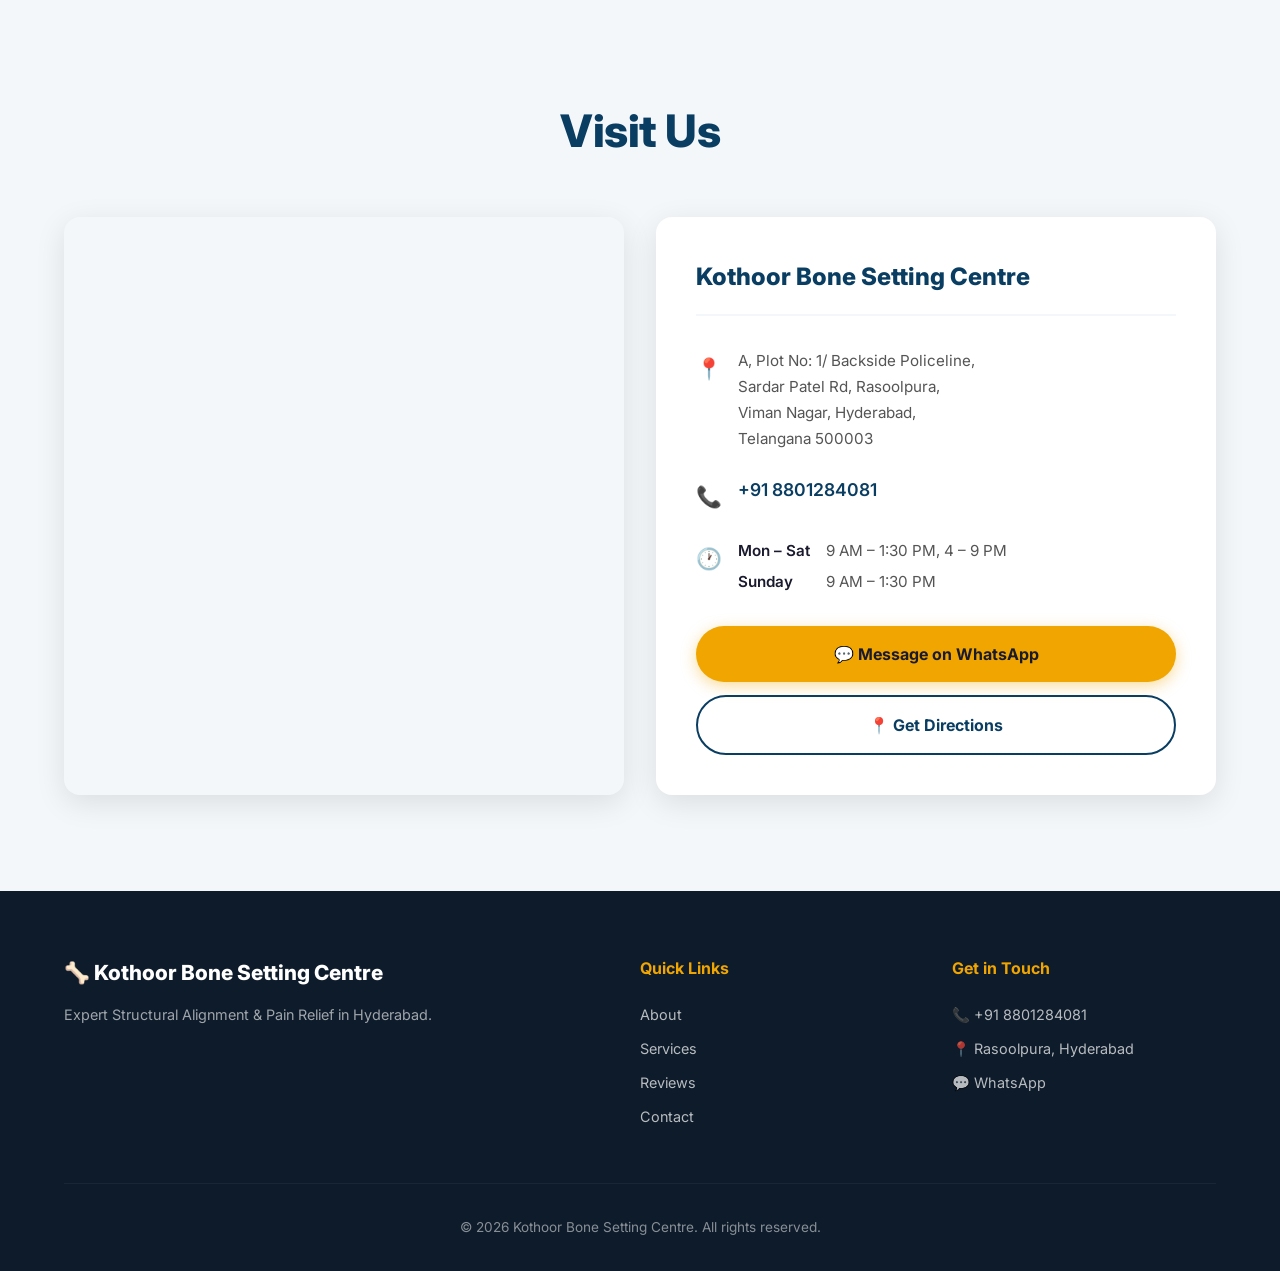
==== commit 2aed171c: "Fix: UC profile card now standalone element, fully visible" ====
--- a/index.html
+++ b/index.html
@@ -71,9 +71,10 @@
             <div class="about-grid">
                 <div class="about-image animate-on-scroll">
                     <img src="assets/clinic_hero_bg_1785362583330.jpg" alt="Kothoor Bone Setting Centre clinic interior">
-                    <div class="uc-profile-card">
-                        <img src="assets/imran_uc_profile.jpg" alt="Mohd Imran - Urban Company Profile - 4.85 Rating, 469 Jobs" class="uc-profile-img">
-                    </div>
+                </div>
+                <div class="uc-profile-card animate-on-scroll">
+                    <img src="assets/imran_uc_profile.jpg" alt="Mohd Imran - Urban Company Profile - 4.85 Rating, 469 Jobs" class="uc-profile-img">
+                    <p class="uc-caption">Our Verified Urban Company Profile</p>
                 </div>
                 <div class="about-content animate-on-scroll">
                     <p class="about-text">Established in <strong>1992</strong>, Kothoor Bone Setting Centre has over three decades of hands-on experience in structural alignment and deep tissue therapy. We specialize in resolving chronic pain, correcting posture, and restoring mobility. Our additional background as a <strong>top-rated professional on Urban Company</strong> guarantees you receive the highest standard of care.</p>
--- a/styles.css
+++ b/styles.css
@@ -365,8 +365,8 @@
 /* ---------- ABOUT ---------- */
 .about-grid {
     display: grid;
-    grid-template-columns: 1fr 1.2fr;
-    gap: 4rem;
+    grid-template-columns: 1fr auto 1.2fr;
+    gap: 2rem;
     align-items: center;
     margin-top: 3rem;
 }
@@ -379,21 +379,14 @@
     object-fit: cover;
 }
 
-.about-image {
-    position: relative;
-}
-
 .uc-profile-card {
-    position: absolute;
-    bottom: -20px;
-    right: -20px;
     background: var(--bg-white);
     border-radius: var(--radius-md);
-    padding: 8px;
+    padding: 10px;
     box-shadow: var(--shadow-lg);
     border: 2px solid var(--bg-light);
     transition: var(--transition);
-    max-width: 320px;
+    width: 220px;
 }
 
 .uc-profile-card:hover {
@@ -403,7 +396,18 @@
 
 .uc-profile-img {
     width: 100%;
+    height: auto;
     border-radius: var(--radius-sm);
+    display: block;
+}
+
+.uc-caption {
+    text-align: center;
+    font-size: 0.75rem;
+    font-weight: 600;
+    color: var(--primary);
+    margin-top: 0.5rem;
+    padding: 0.3rem;
 }
 
 .about-text {
@@ -861,6 +865,10 @@
     .about-grid {
         grid-template-columns: 1fr;
         gap: 2rem;
+    }
+
+    .uc-profile-card {
+        justify-self: center;
     }
 
     .about-image img {
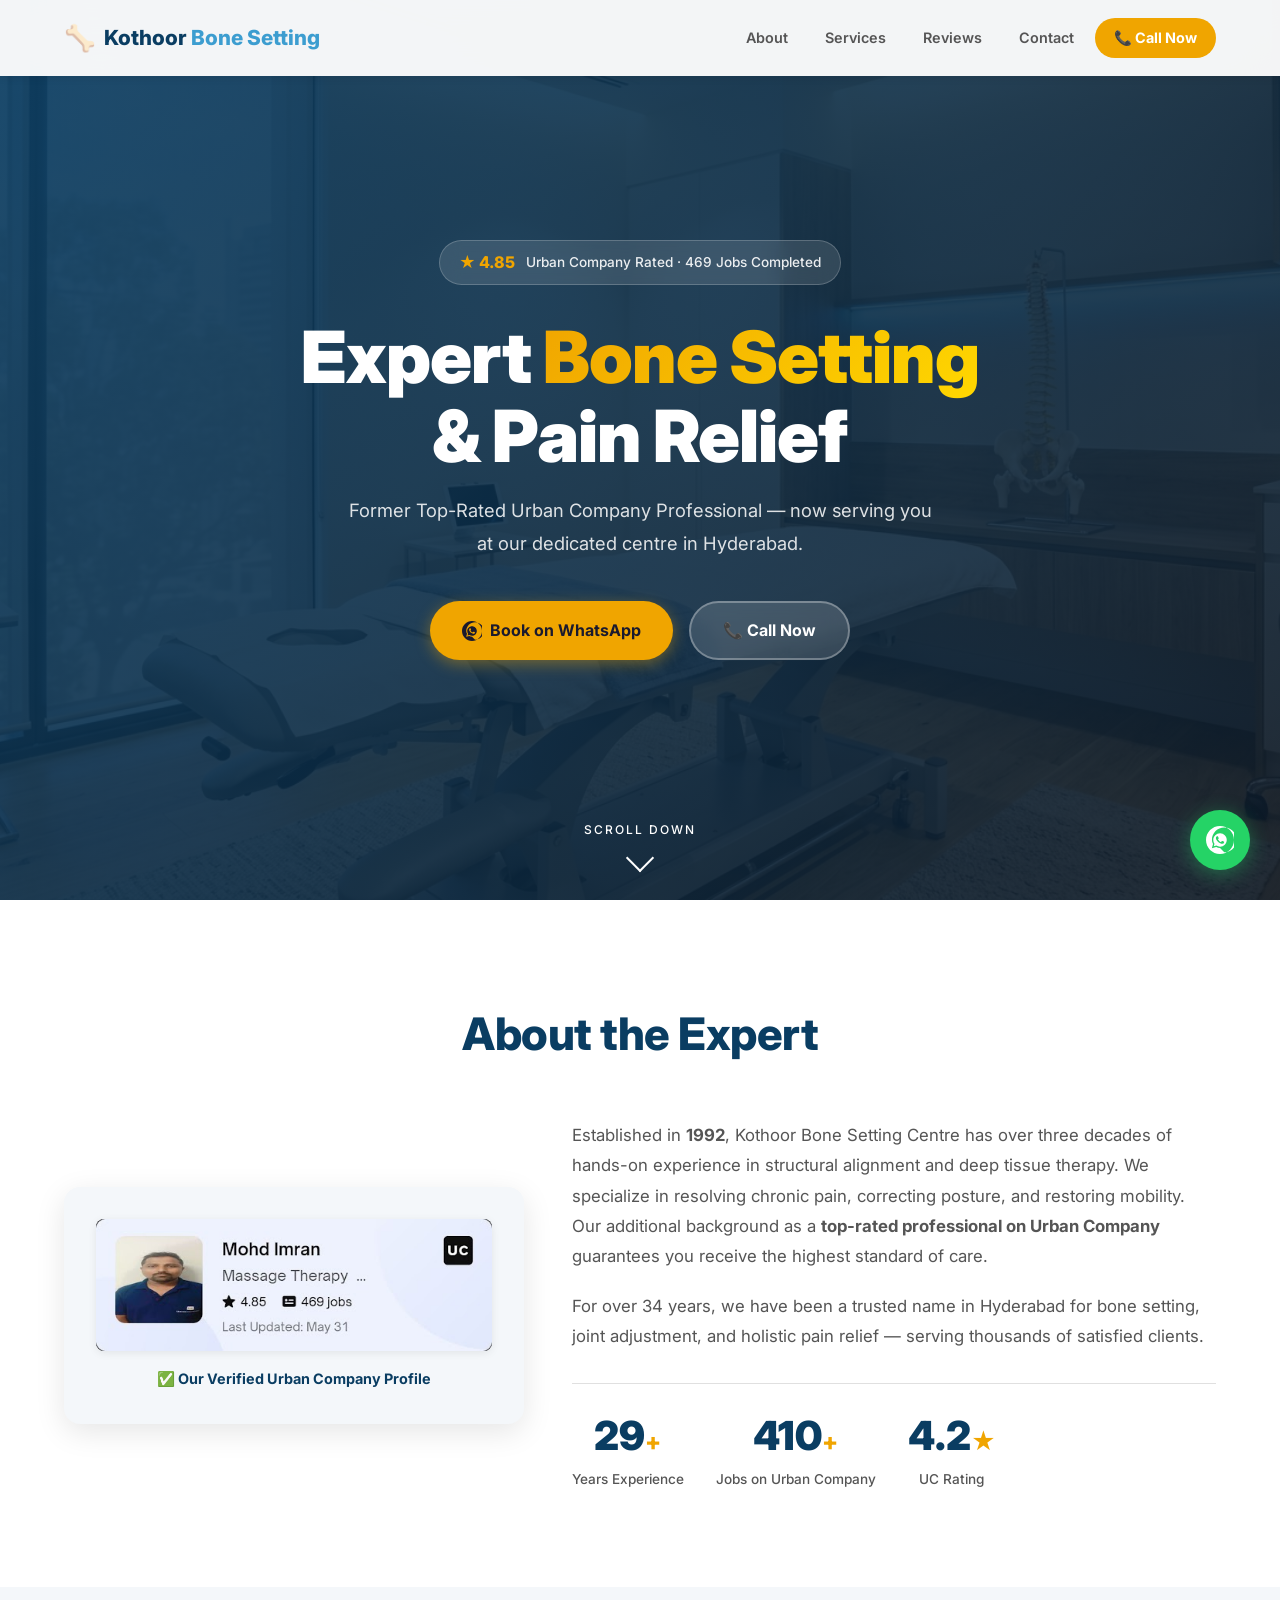
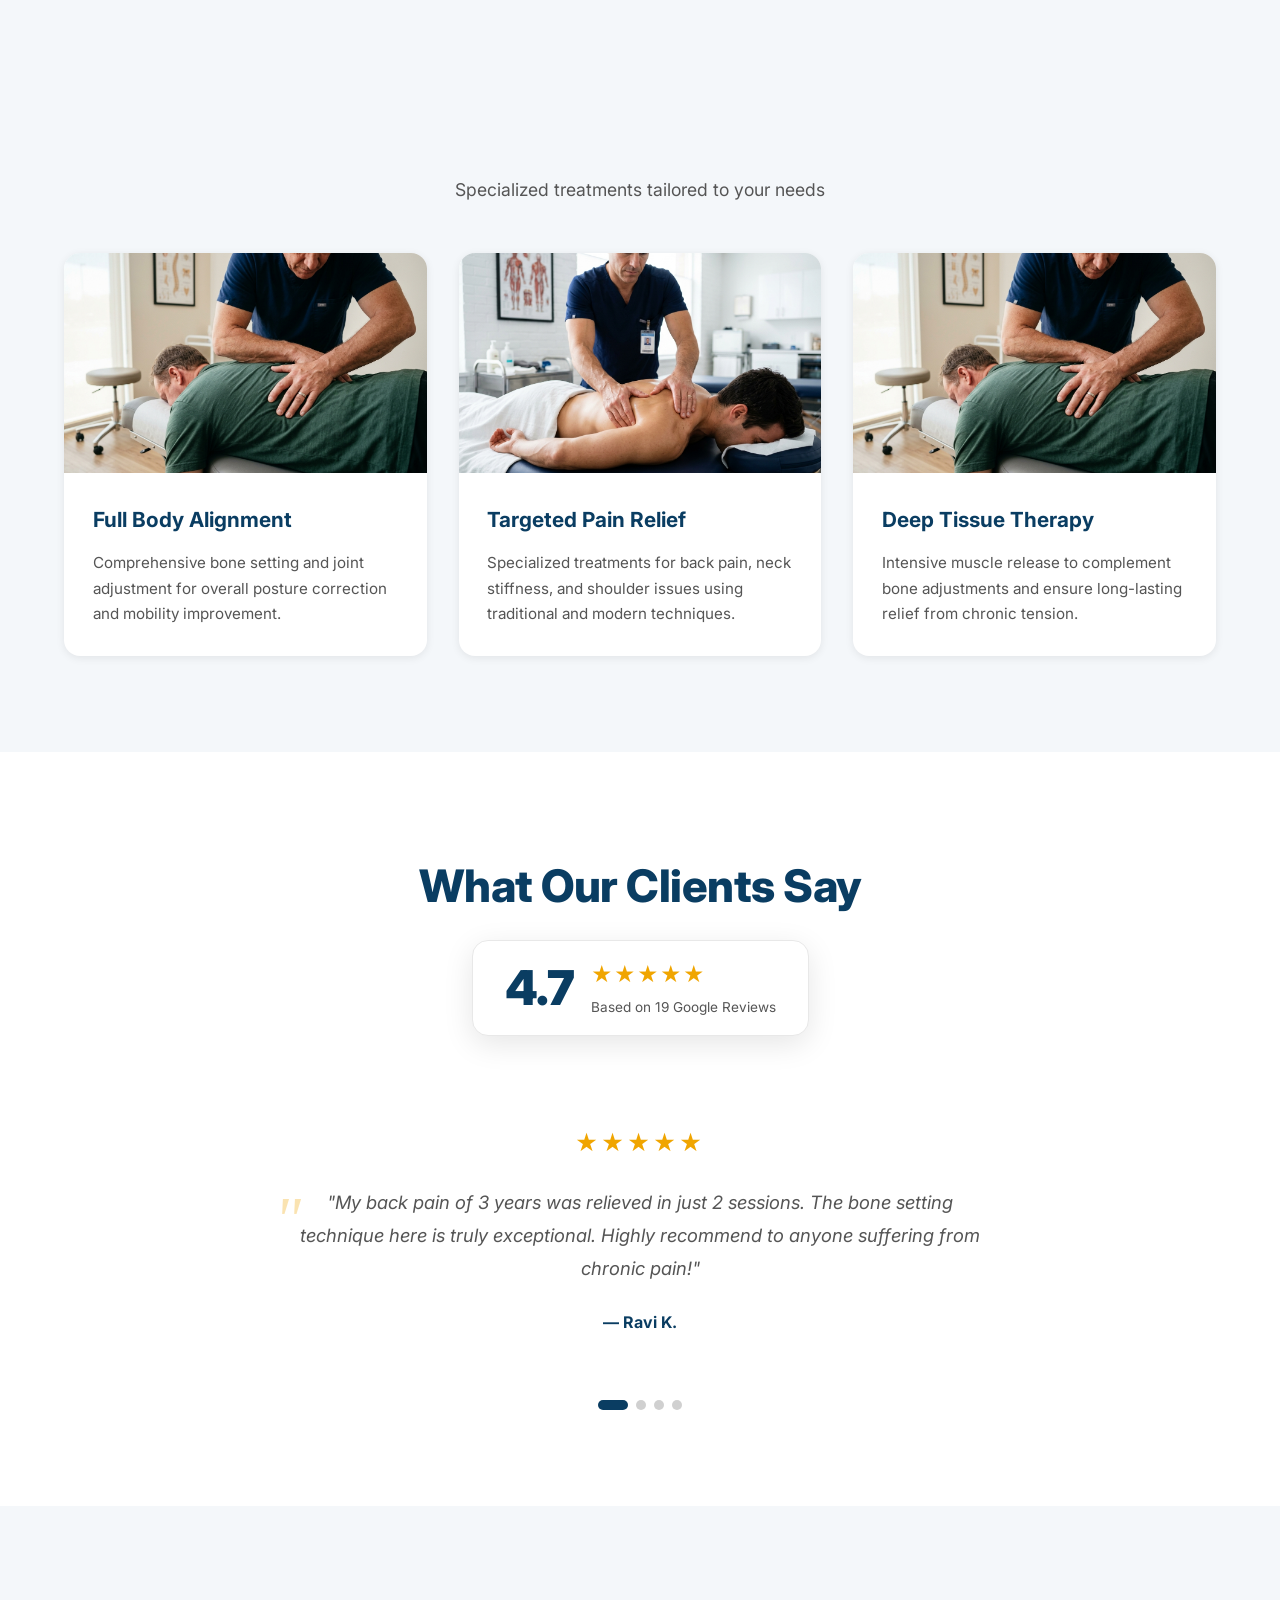
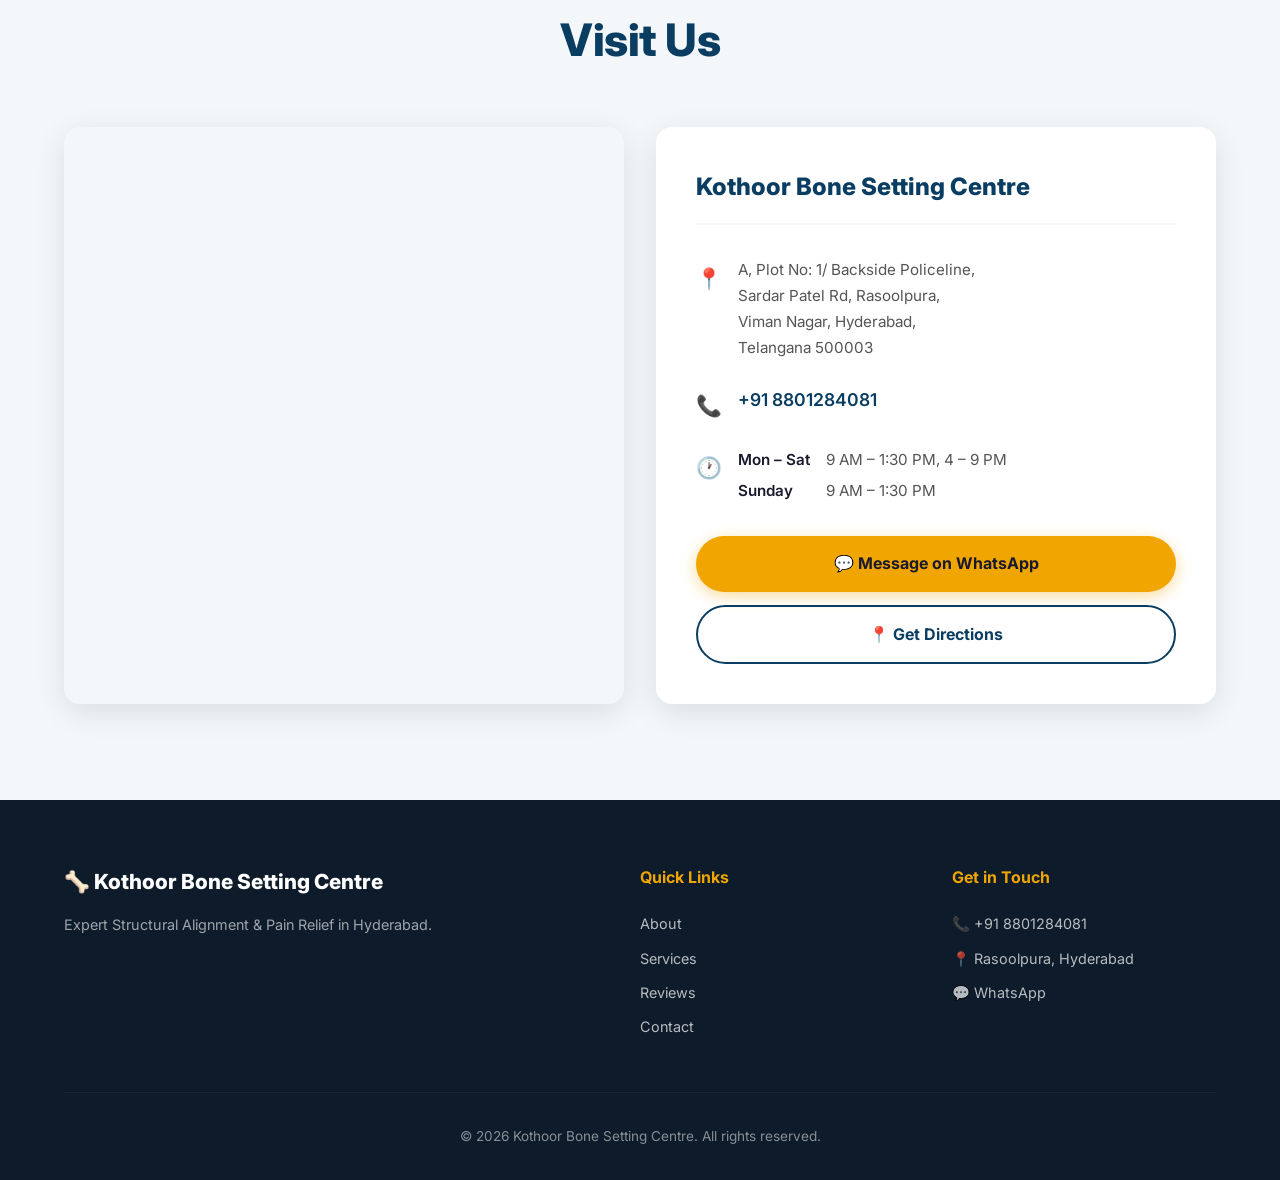
==== commit d003b068: "Replace clinic image with large UC profile card in About section" ====
--- a/index.html
+++ b/index.html
@@ -70,11 +70,8 @@
             <h2 class="section-title animate-on-scroll">About the Expert</h2>
             <div class="about-grid">
                 <div class="about-image animate-on-scroll">
-                    <img src="assets/clinic_hero_bg_1785362583330.jpg" alt="Kothoor Bone Setting Centre clinic interior">
-                </div>
-                <div class="uc-profile-card animate-on-scroll">
-                    <img src="assets/imran_uc_profile.jpg" alt="Mohd Imran - Urban Company Profile - 4.85 Rating, 469 Jobs" class="uc-profile-img">
-                    <p class="uc-caption">Our Verified Urban Company Profile</p>
+                    <img src="assets/imran_uc_profile.jpg" alt="Mohd Imran - Urban Company Profile - 4.85 Rating, 469 Jobs">
+                    <p class="uc-caption">✅ Our Verified Urban Company Profile</p>
                 </div>
                 <div class="about-content animate-on-scroll">
                     <p class="about-text">Established in <strong>1992</strong>, Kothoor Bone Setting Centre has over three decades of hands-on experience in structural alignment and deep tissue therapy. We specialize in resolving chronic pain, correcting posture, and restoring mobility. Our additional background as a <strong>top-rated professional on Urban Company</strong> guarantees you receive the highest standard of care.</p>
--- a/styles.css
+++ b/styles.css
@@ -365,49 +365,34 @@
 /* ---------- ABOUT ---------- */
 .about-grid {
     display: grid;
-    grid-template-columns: 1fr auto 1.2fr;
-    gap: 2rem;
+    grid-template-columns: 1fr 1.4fr;
+    gap: 3rem;
     align-items: center;
     margin-top: 3rem;
 }
 
+.about-image {
+    background: var(--bg-light);
+    border-radius: var(--radius-md);
+    padding: 2rem;
+    box-shadow: var(--shadow-md);
+    text-align: center;
+}
+
 .about-image img {
-    border-radius: var(--radius-md);
-    box-shadow: var(--shadow-lg);
-    width: 100%;
-    height: 400px;
-    object-fit: cover;
-}
-
-.uc-profile-card {
-    background: var(--bg-white);
-    border-radius: var(--radius-md);
-    padding: 10px;
-    box-shadow: var(--shadow-lg);
-    border: 2px solid var(--bg-light);
-    transition: var(--transition);
-    width: 220px;
-}
-
-.uc-profile-card:hover {
-    transform: translateY(-4px);
-    box-shadow: 0 12px 40px rgba(0,0,0,0.2);
-}
-
-.uc-profile-img {
+    border-radius: var(--radius-sm);
+    box-shadow: var(--shadow-sm);
     width: 100%;
     height: auto;
-    border-radius: var(--radius-sm);
-    display: block;
+    object-fit: contain;
 }
 
 .uc-caption {
     text-align: center;
-    font-size: 0.75rem;
-    font-weight: 600;
+    font-size: 0.9rem;
+    font-weight: 700;
     color: var(--primary);
-    margin-top: 0.5rem;
-    padding: 0.3rem;
+    margin-top: 1rem;
 }
 
 .about-text {
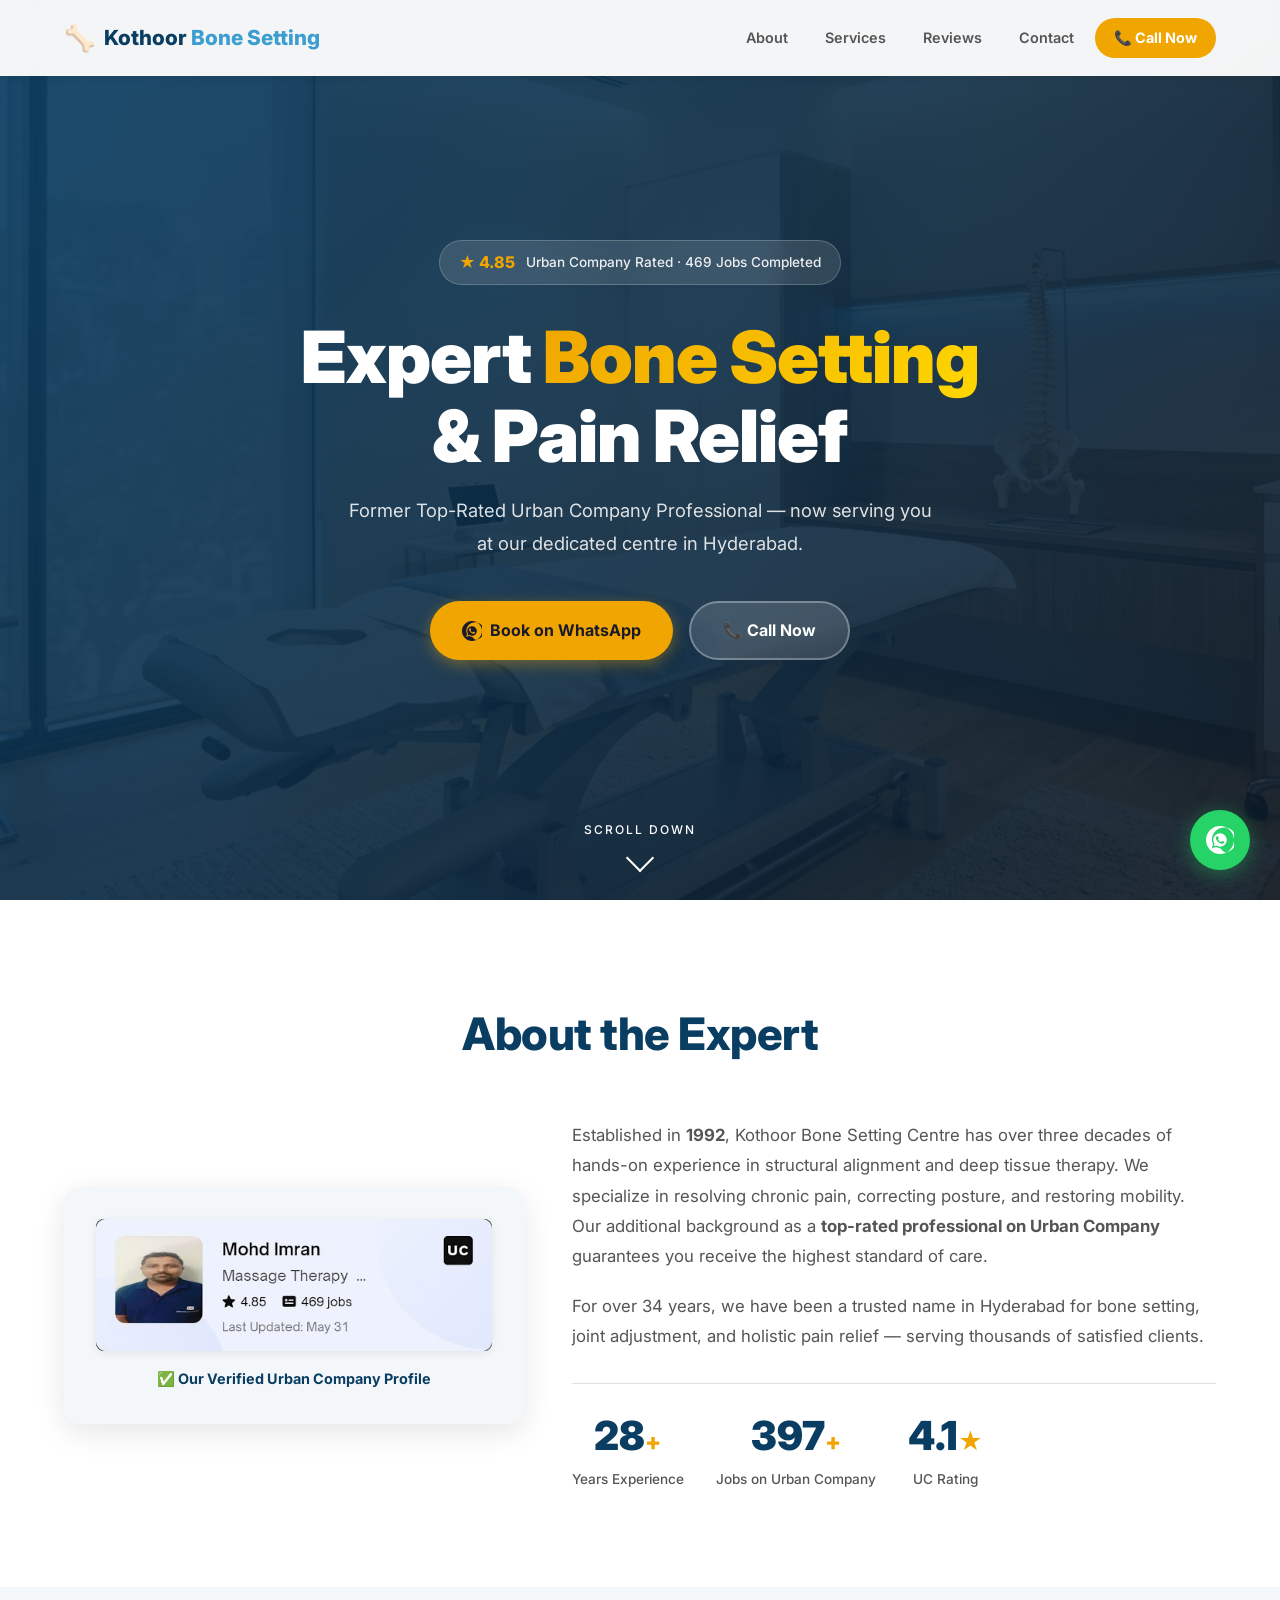
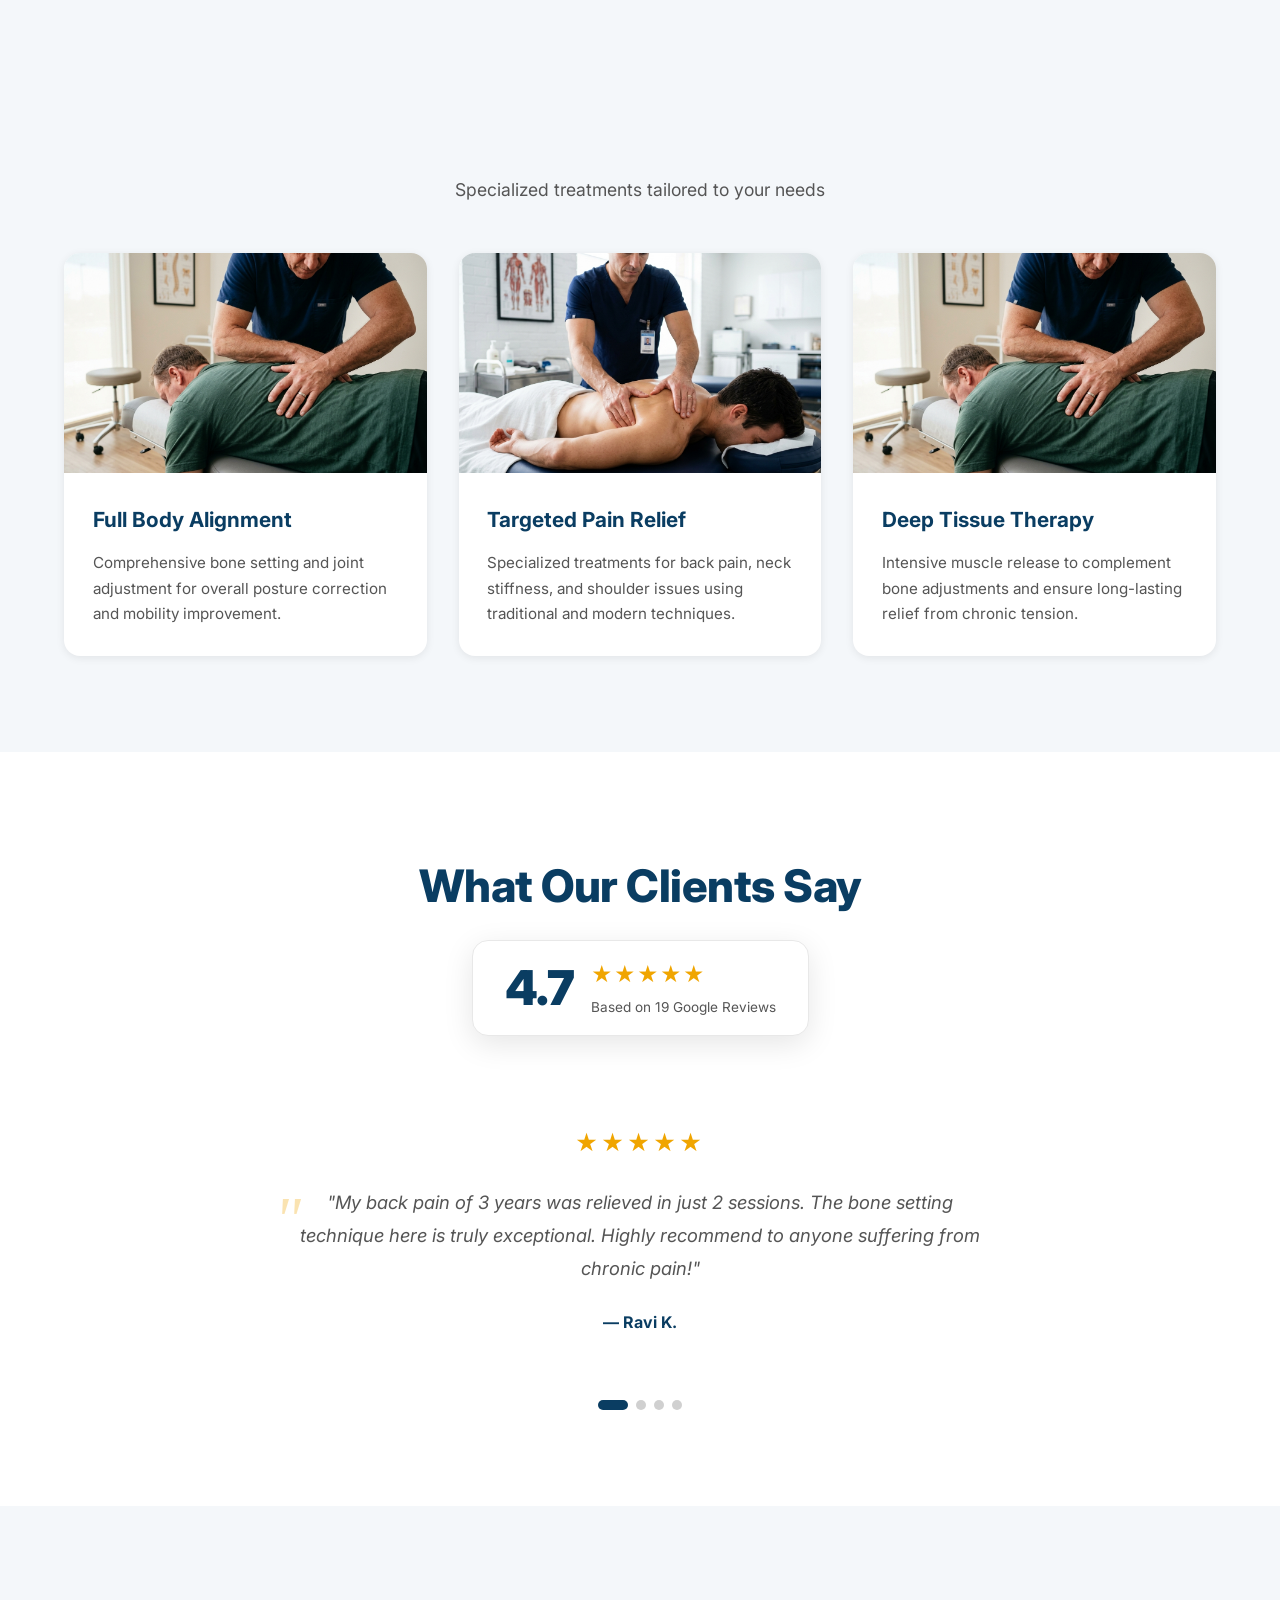
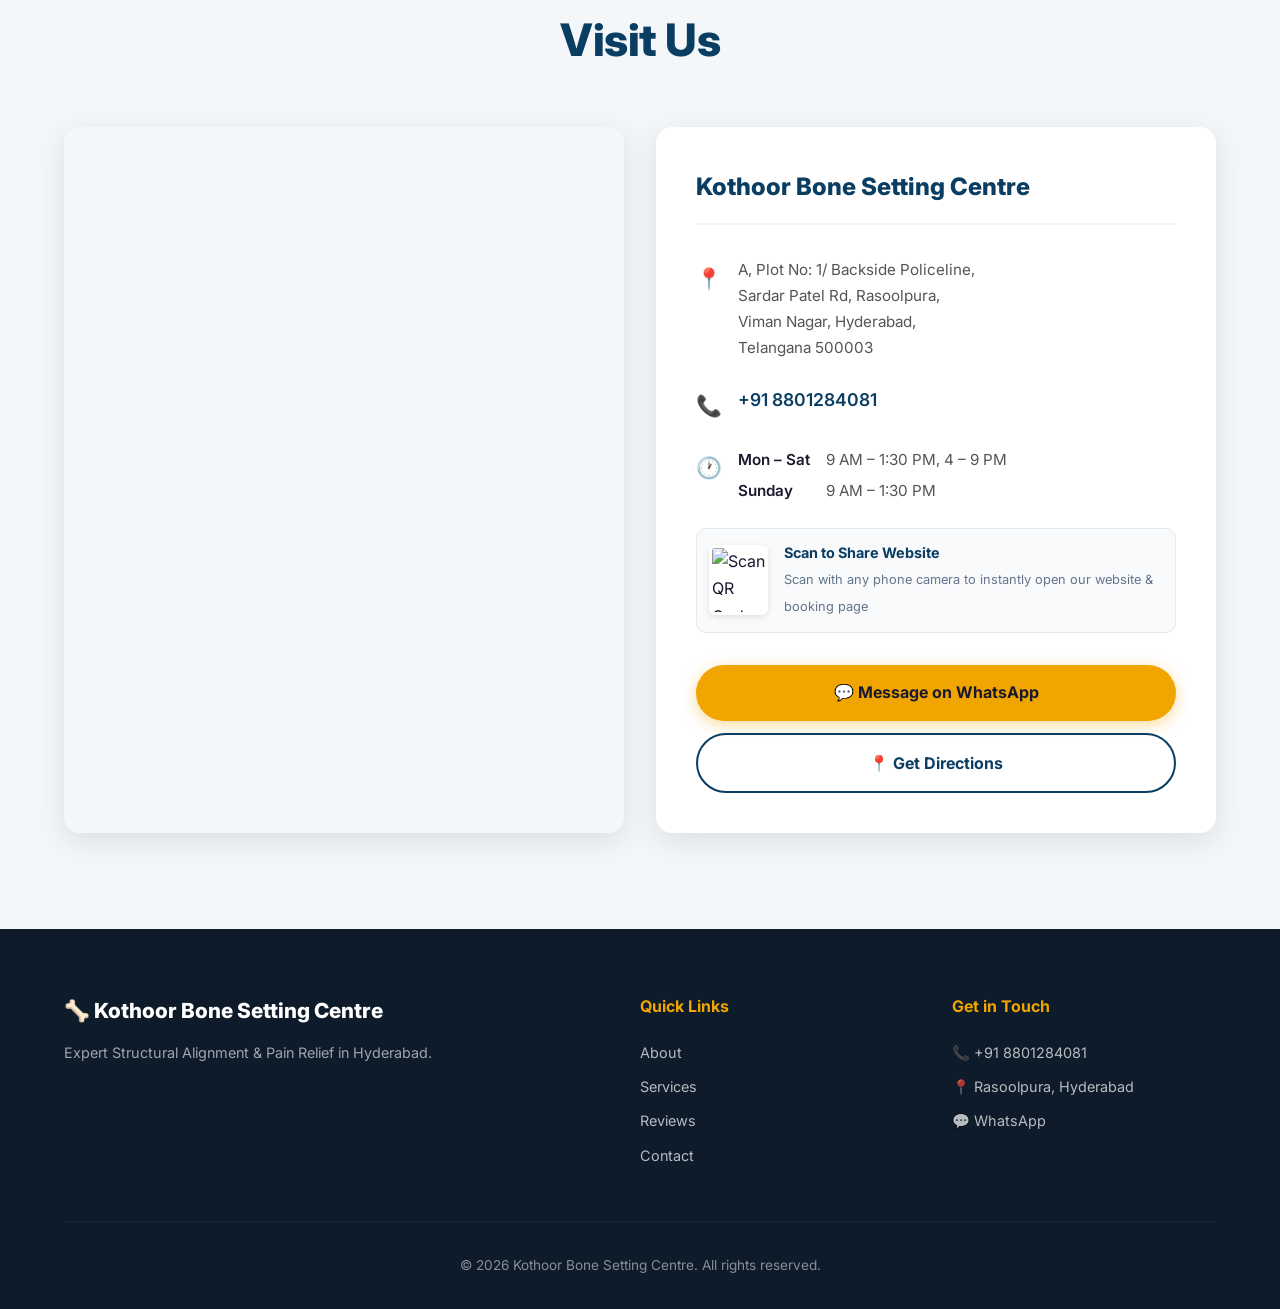
==== commit 139110ab: "Add QR code to banner.html and website contact section" ====
--- a/index.html
+++ b/index.html
@@ -214,6 +214,14 @@
                         </div>
                     </div>
 
+                    <div class="contact-item" style="align-items: center; background: #f8fafc; padding: 12px; border-radius: 10px; border: 1px solid #e2e8f0; margin-top: 1rem;">
+                        <img src="https://api.qrserver.com/v1/create-qr-code/?size=150x150&data=https://azhar4114.github.io/kothore-bone-setting/" alt="Scan QR Code" style="width: 70px; height: 70px; border-radius: 6px; background: #fff; padding: 3px; box-shadow: 0 2px 6px rgba(0,0,0,0.1);">
+                        <div>
+                            <strong style="display: block; font-size: 0.9rem; color: #0a3d62;">Scan to Share Website</strong>
+                            <span style="font-size: 0.8rem; color: #64748b;">Scan with any phone camera to instantly open our website & booking page</span>
+                        </div>
+                    </div>
+
                     <div class="contact-buttons">
                         <a href="https://wa.me/918801284081?text=Hi%2C%20I%20want%20to%20book%20an%20appointment" class="btn btn-primary btn-full" target="_blank">
                             💬 Message on WhatsApp
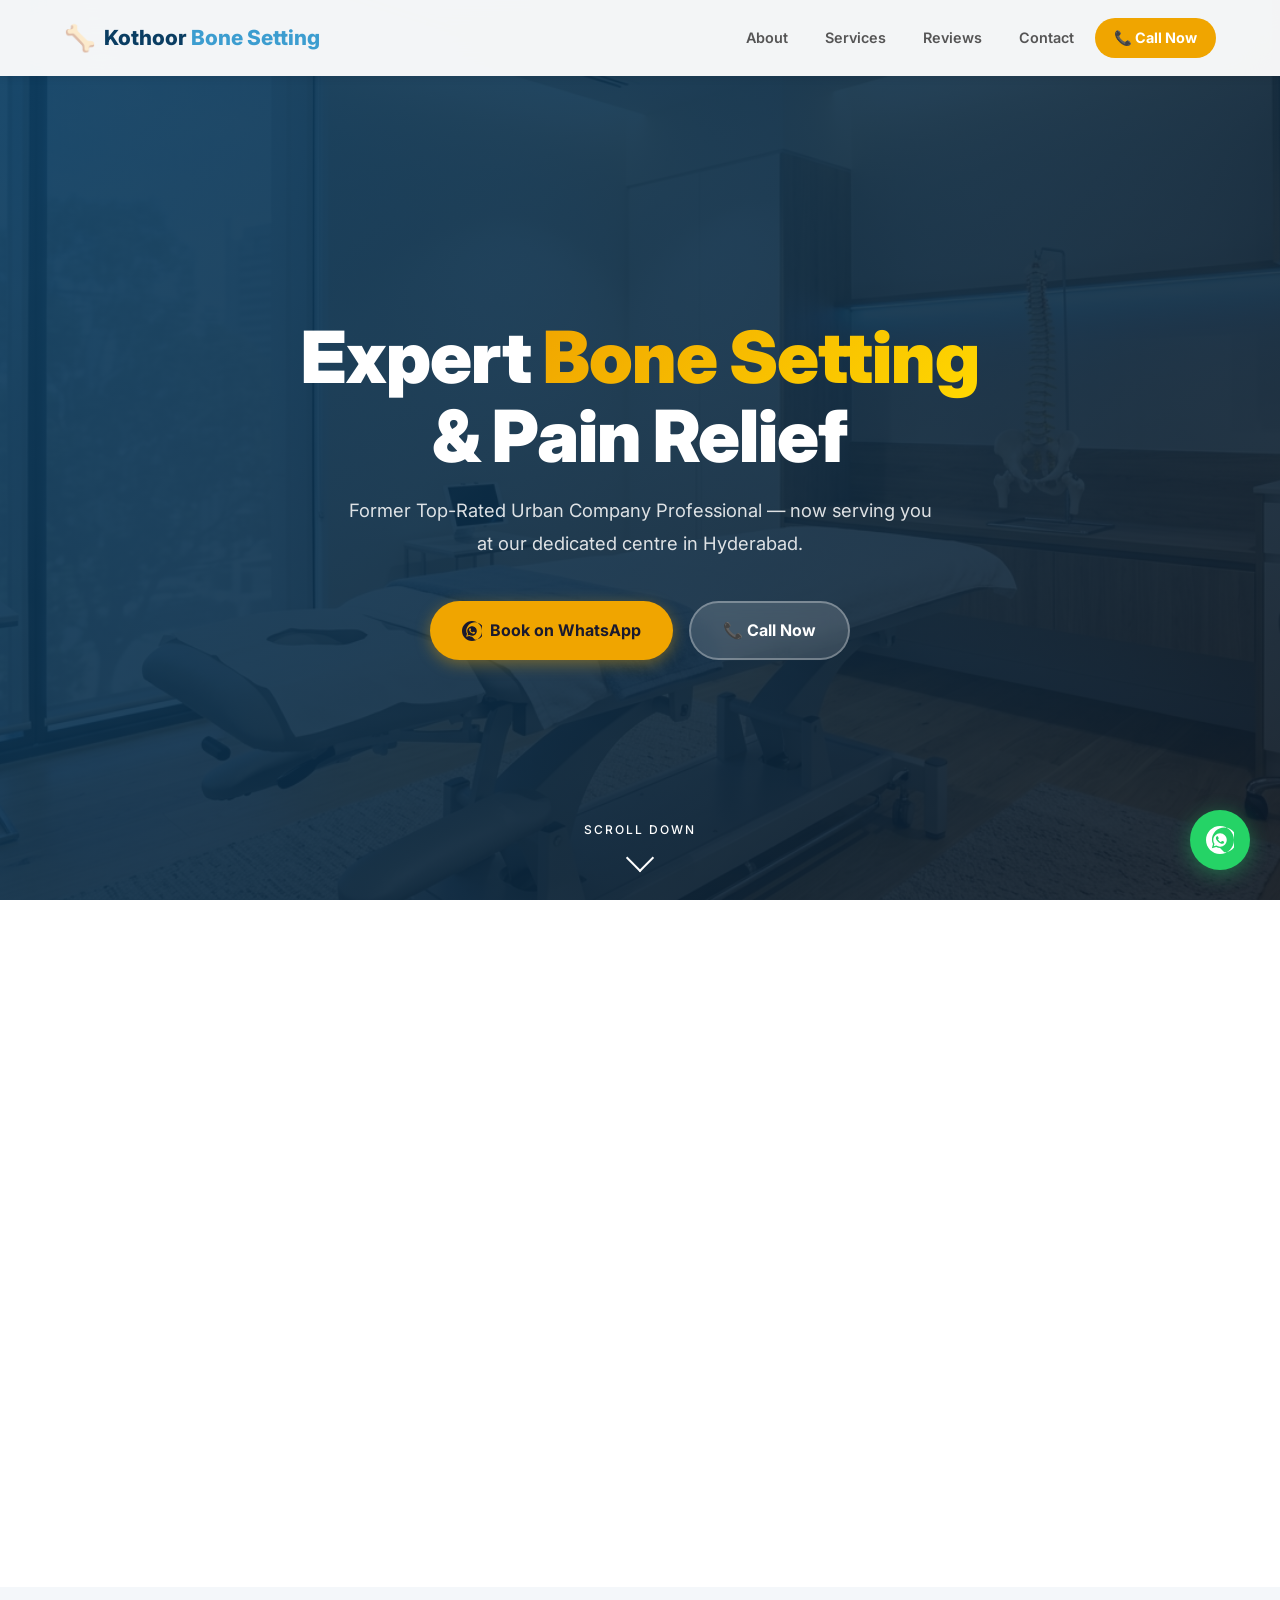
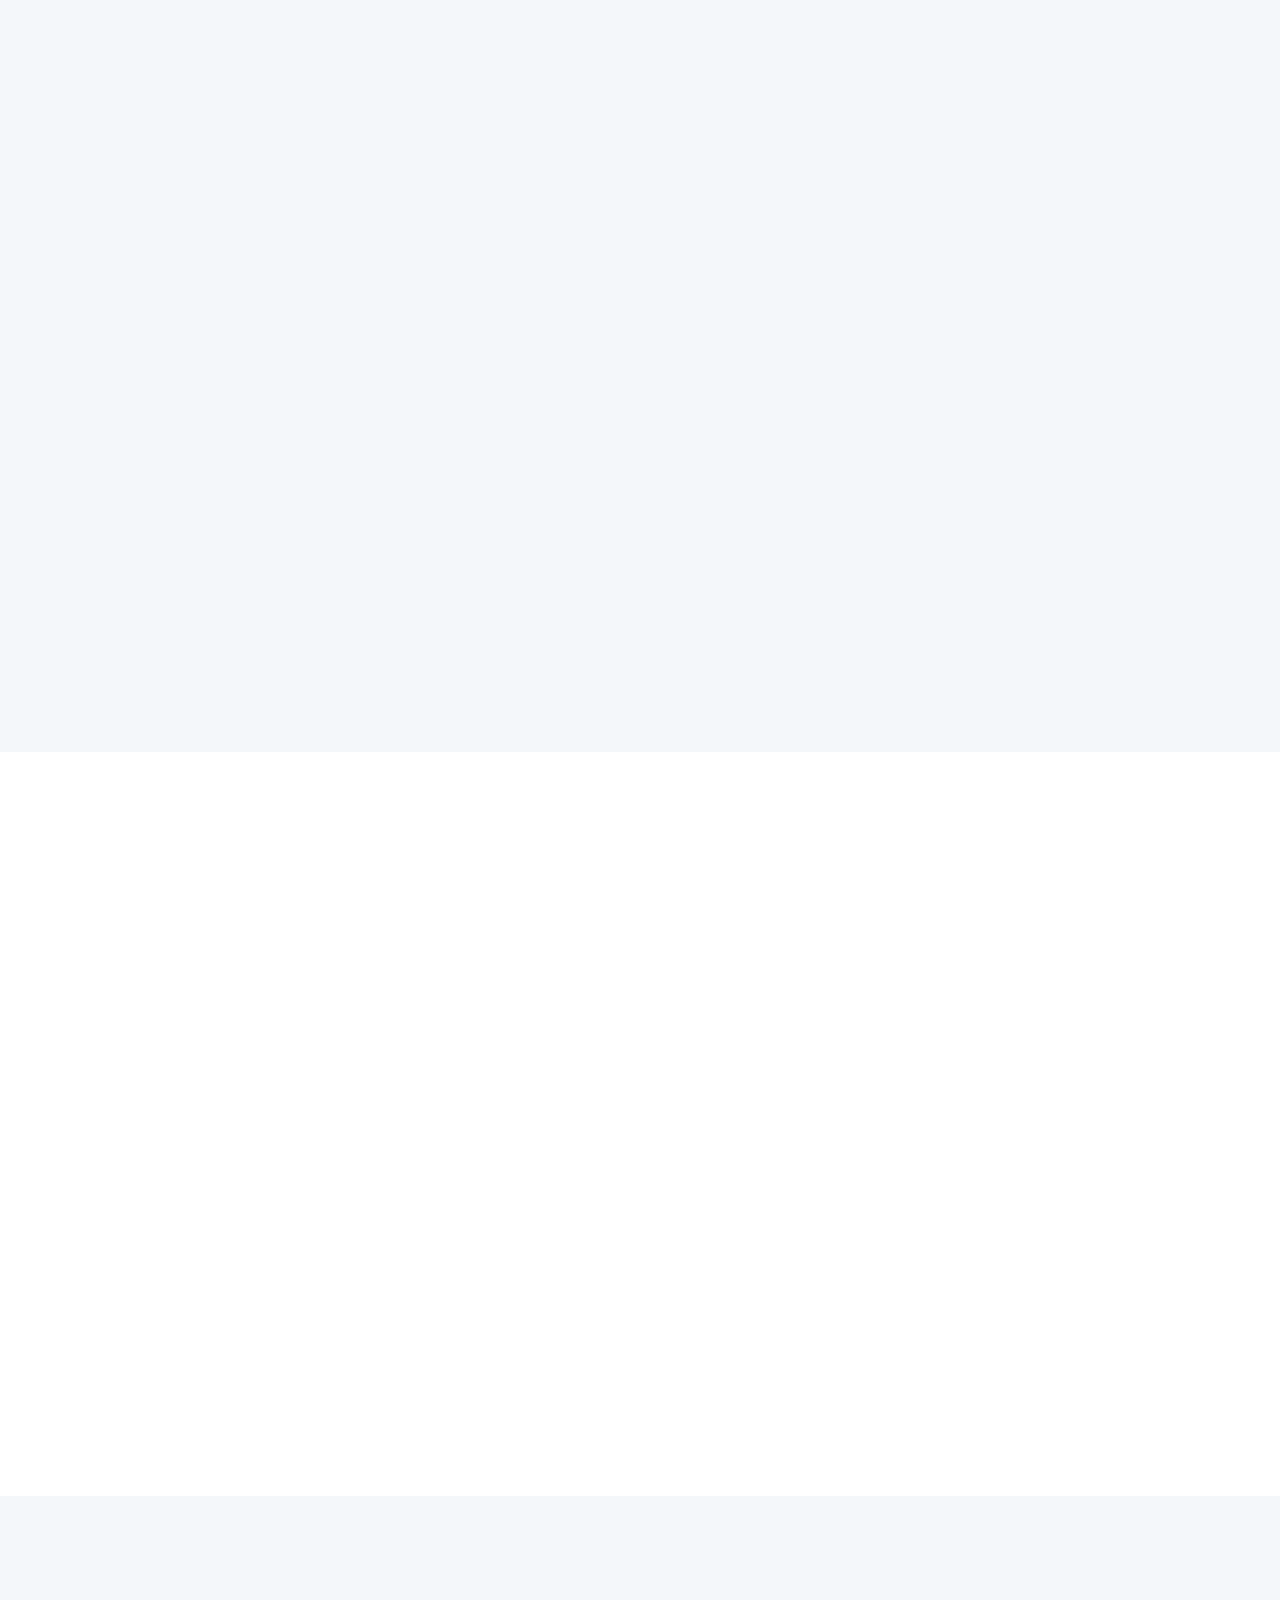
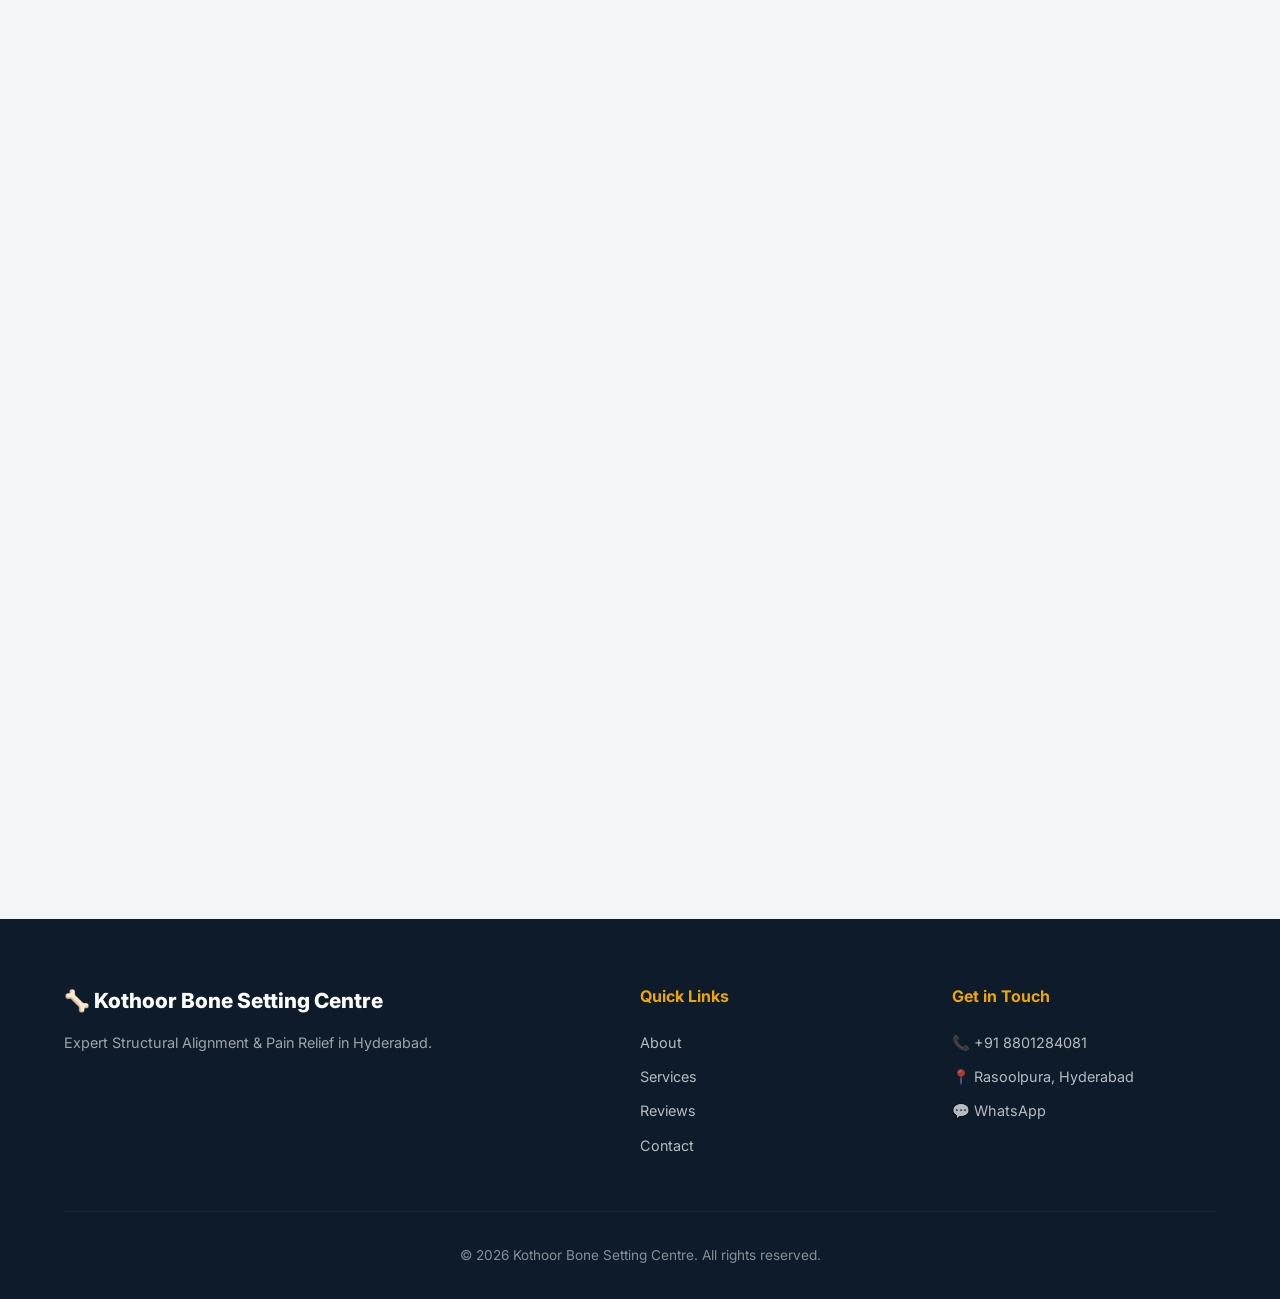
==== commit 16123b50: "Add Google Analytics GA4 tag G-HS6W3ZPE08 and WhatsApp/Call click tracking" ====
--- a/index.html
+++ b/index.html
@@ -9,6 +9,15 @@
     <meta property="og:title" content="Kothoor Bone Setting Centre">
     <meta property="og:description" content="Expert bone setting & pain relief in Hyderabad. 4.7★ Google Rating. Former 5-Star Urban Company professional.">
     <meta property="og:type" content="website">
+    <!-- Google tag (gtag.js) -->
+    <script async src="https://www.googletagmanager.com/gtag/js?id=G-HS6W3ZPE08"></script>
+    <script>
+      window.dataLayer = window.dataLayer || [];
+      function gtag(){dataLayer.push(arguments);}
+      gtag('js', new Date());
+
+      gtag('config', 'G-HS6W3ZPE08');
+    </script>
     <link rel="icon" href="data:image/svg+xml,<svg xmlns='http://www.w3.org/2000/svg' viewBox='0 0 100 100'><text y='.9em' font-size='90'>🦴</text></svg>">
     <link rel="stylesheet" href="styles.css">
     <link href="https://fonts.googleapis.com/css2?family=Inter:wght@300;400;500;600;700;800;900&display=swap" rel="stylesheet">
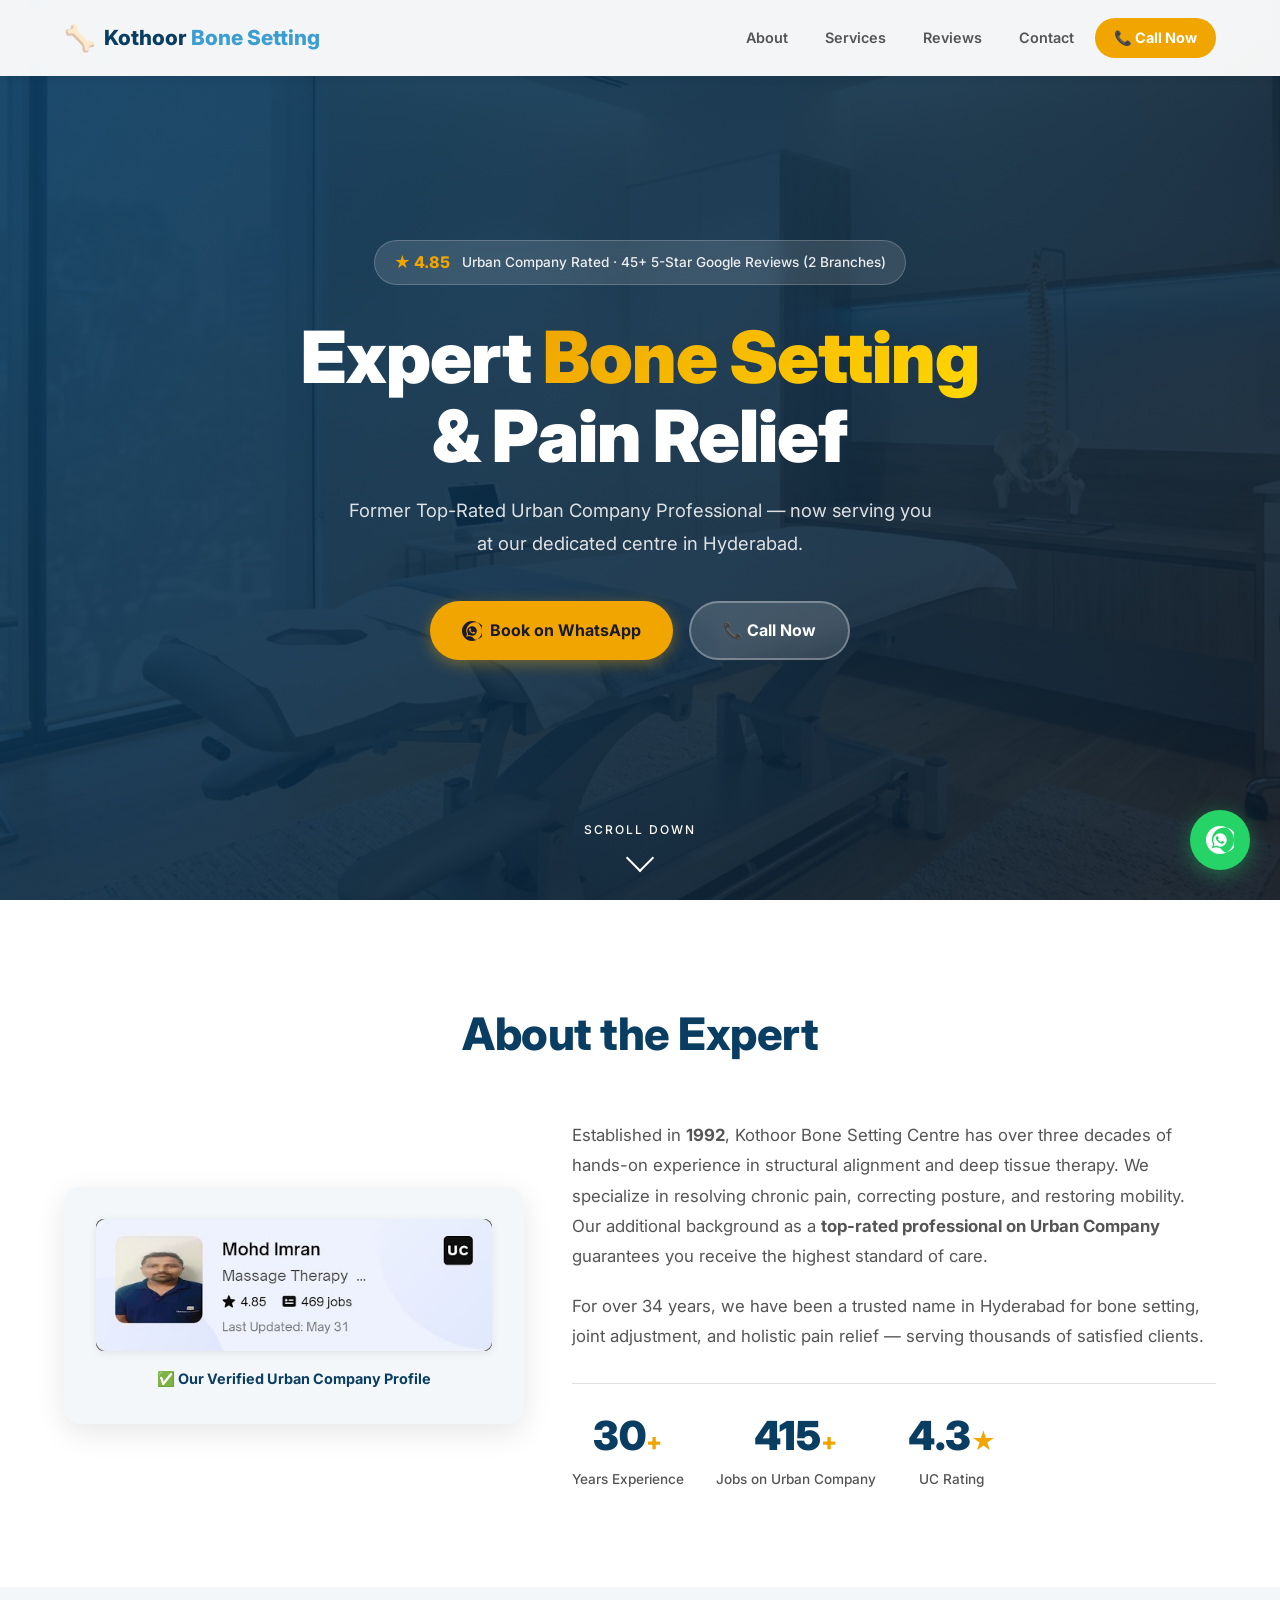
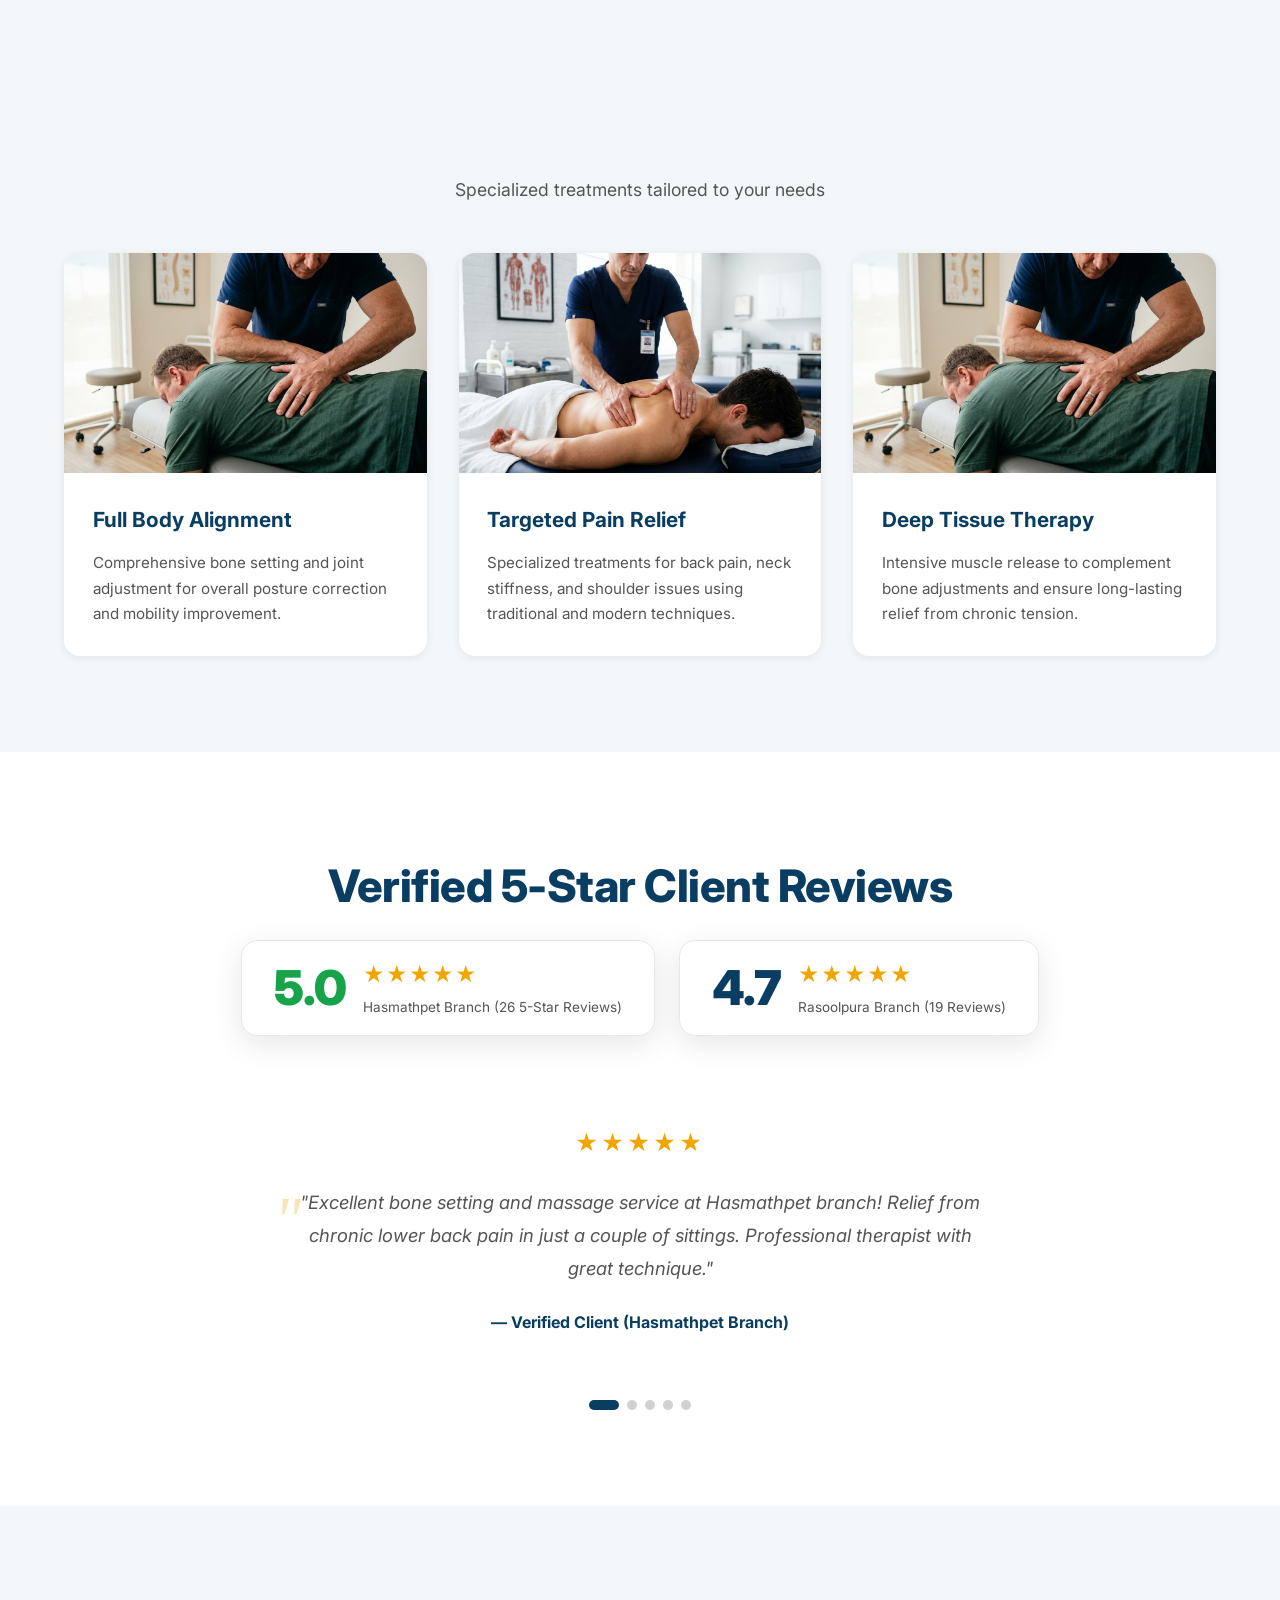
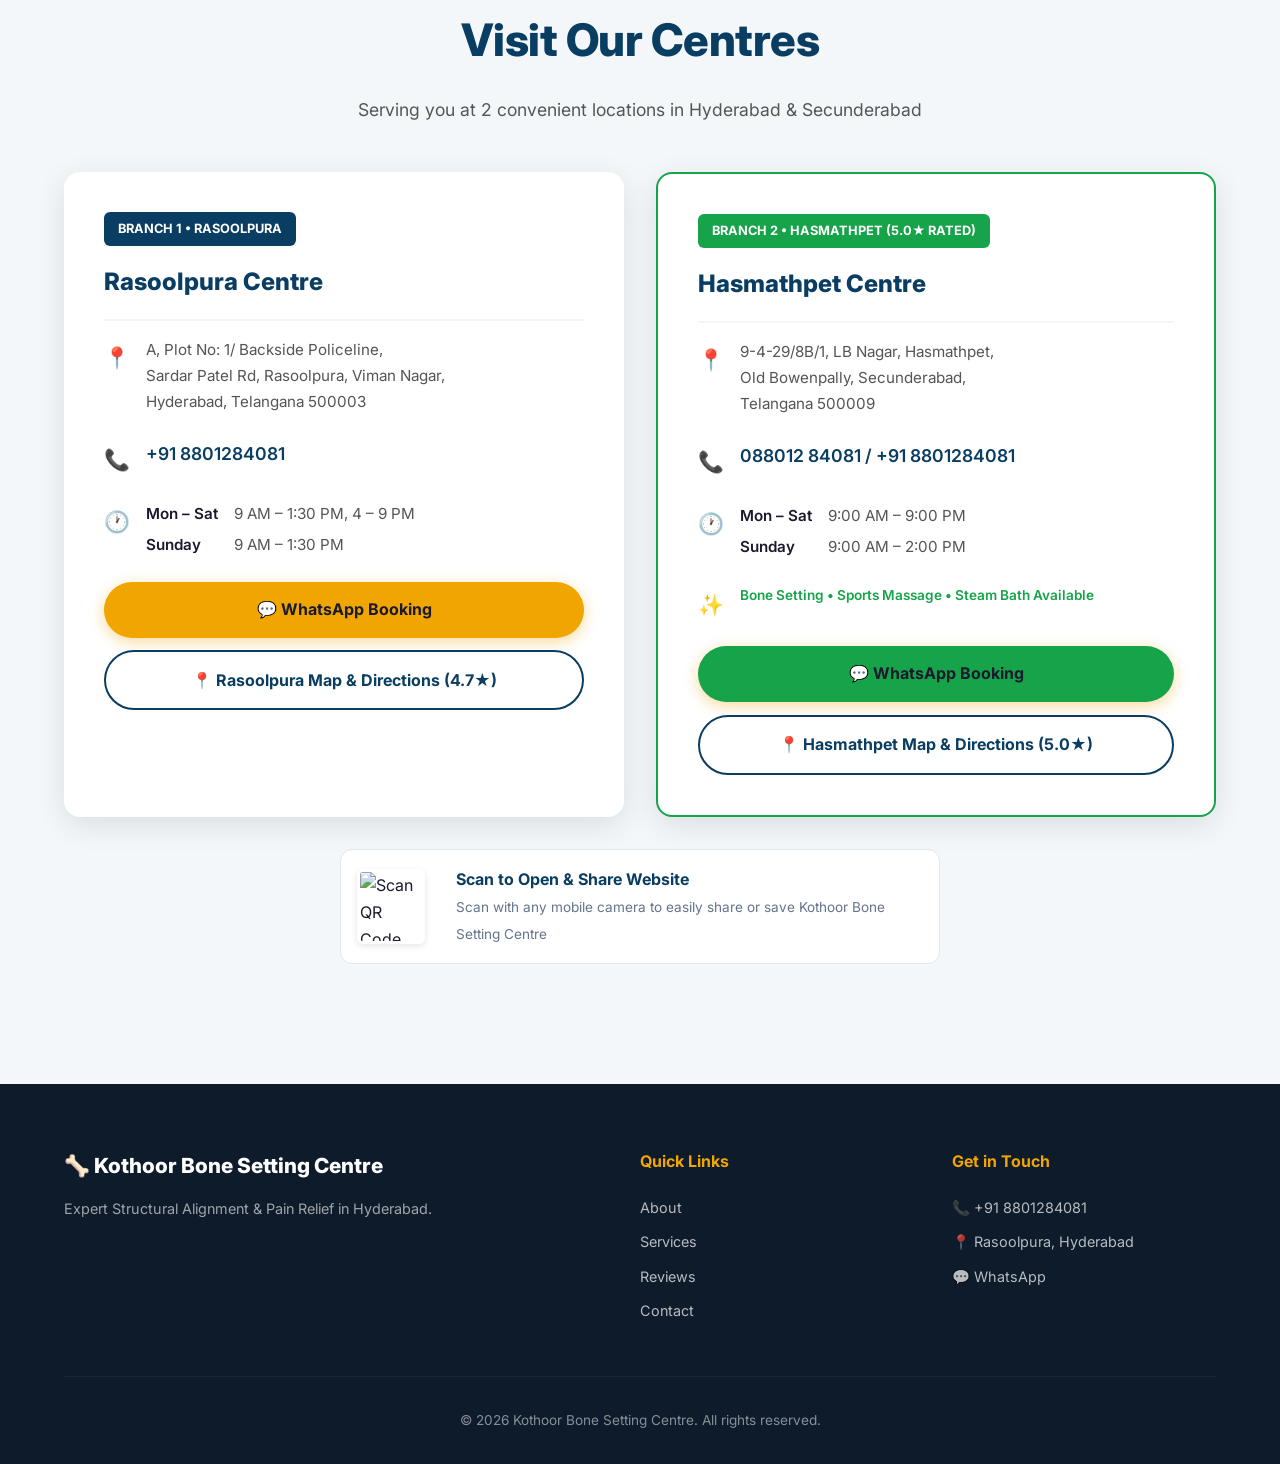
==== commit c203f754: "Add Hasmathpet branch details, 5.0-star rating (26 reviews), multi-branch layout and direct Google M" ====
--- a/index.html
+++ b/index.html
@@ -50,7 +50,7 @@
         <div class="hero-content">
             <div class="hero-badge animate-on-scroll">
                 <span class="badge-stars">★ 4.85</span>
-                <span class="badge-text">Urban Company Rated · 469 Jobs Completed</span>
+                <span class="badge-text">Urban Company Rated · 45+ 5-Star Google Reviews (2 Branches)</span>
             </div>
             <h1 class="hero-title">
                 Expert <span class="text-gradient">Bone Setting</span><br>
@@ -144,67 +144,75 @@
     <!-- ========== REVIEWS ========== -->
     <section id="reviews" class="section">
         <div class="container">
-            <h2 class="section-title animate-on-scroll">What Our Clients Say</h2>
-            <div class="reviews-header animate-on-scroll">
-                <div class="google-badge">
+            <h2 class="section-title animate-on-scroll">Verified 5-Star Client Reviews</h2>
+            <div class="reviews-header animate-on-scroll" style="display: flex; gap: 1.5rem; justify-content: center; flex-wrap: wrap;">
+                <a href="https://maps.app.goo.gl/ewZP7HJstGc271vEA" target="_blank" class="google-badge" style="text-decoration: none;">
+                    <span class="google-rating" style="color: #16a34a;">5.0</span>
+                    <div class="google-meta">
+                        <span class="google-stars">★★★★★</span>
+                        <span class="google-count">Hasmathpet Branch (26 5-Star Reviews)</span>
+                    </div>
+                </a>
+                <a href="https://maps.app.goo.gl/CZp5QYnEj2f29KKAA" target="_blank" class="google-badge" style="text-decoration: none;">
                     <span class="google-rating">4.7</span>
                     <div class="google-meta">
                         <span class="google-stars">★★★★★</span>
-                        <span class="google-count">Based on 19 Google Reviews</span>
-                    </div>
-                </div>
-            </div>
-            <div class="carousel-container animate-on-scroll">
+                        <span class="google-count">Rasoolpura Branch (19 Reviews)</span>
+                    </div>
+                </a>
+            </div>
+            <div class="carousel-container animate-on-scroll" style="margin-top: 2rem;">
                 <div class="carousel-track" id="carouselTrack">
                     <div class="review-card">
                         <div class="review-stars">★★★★★</div>
+                        <p class="review-text">"Excellent bone setting and massage service at Hasmathpet branch! Relief from chronic lower back pain in just a couple of sittings. Professional therapist with great technique."</p>
+                        <p class="review-author">— Verified Client (Hasmathpet Branch)</p>
+                    </div>
+                    <div class="review-card">
+                        <div class="review-stars">★★★★★</div>
+                        <p class="review-text">"My shoulder pain of 2 years was completely relieved. The bone setting and steam bath treatment here works wonders. Very polite and experienced staff."</p>
+                        <p class="review-author">— Verified Patient (Hasmathpet Branch)</p>
+                    </div>
+                    <div class="review-card">
+                        <div class="review-stars">★★★★★</div>
                         <p class="review-text">"My back pain of 3 years was relieved in just 2 sessions. The bone setting technique here is truly exceptional. Highly recommend to anyone suffering from chronic pain!"</p>
-                        <p class="review-author">— Ravi K.</p>
+                        <p class="review-author">— Ravi K. (Rasoolpura Branch)</p>
                     </div>
                     <div class="review-card">
                         <div class="review-stars">★★★★★</div>
                         <p class="review-text">"I had a stiff neck for weeks and couldn't turn my head properly. After one visit, the improvement was immediate. Very professional and knowledgeable therapist."</p>
-                        <p class="review-author">— Mohammad S.</p>
-                    </div>
-                    <div class="review-card">
-                        <div class="review-stars">★★★★★</div>
-                        <p class="review-text">"Best bone setting centre in Hyderabad. The therapist is very experienced and explains everything before starting. My shoulder is completely fine now after 3 sittings."</p>
+                        <p class="review-author">— Mohammad S. (Rasoolpura Branch)</p>
+                    </div>
+                    <div class="review-card">
+                        <div class="review-stars">★★★★★</div>
+                        <p class="review-text">"Best bone setting and sports massage centre in Secunderabad & Hyderabad. Highly recommended for severe joint and muscle relief."</p>
                         <p class="review-author">— Pradeep R.</p>
                     </div>
-                    <div class="review-card">
-                        <div class="review-stars">★★★★☆</div>
-                        <p class="review-text">"Excellent treatment for my knee joint pain. The therapist has magic hands! The clinic is clean and hygienic. Will definitely visit again for maintenance sessions."</p>
-                        <p class="review-author">— Venkat G.</p>
-                    </div>
                 </div>
                 <div class="carousel-dots" id="carouselDots"></div>
             </div>
         </div>
     </section>
 
-    <!-- ========== CONTACT ========== -->
+    <!-- ========== CONTACT / LOCATIONS ========== -->
     <section id="contact" class="section section-alt">
         <div class="container">
-            <h2 class="section-title animate-on-scroll">Visit Us</h2>
-            <div class="contact-grid animate-on-scroll">
-                <div class="map-wrapper">
-                    <iframe
-                        src="https://www.google.com/maps/embed?pb=!1m18!1m12!1m3!1d3806.3!2d78.4867!3d17.4239!2m3!1f0!2f0!3f0!3m2!1i1024!2i768!4f13.1!3m3!1m2!1s0x0%3A0x0!2zMTfCsDI1JzI2LjAiTiA3OMKwMjknMTIuMSJF!5e0!3m2!1sen!2sin!4v1700000000000"
-                        width="100%"
-                        height="100%"
-                        style="border:0; border-radius: 16px;"
-                        allowfullscreen=""
-                        loading="lazy"
-                        referrerpolicy="no-referrer-when-downgrade">
-                    </iframe>
-                </div>
+            <h2 class="section-title animate-on-scroll">Visit Our Centres</h2>
+            <p class="section-subtitle animate-on-scroll">Serving you at 2 convenient locations in Hyderabad & Secunderabad</p>
+            
+            <div class="contact-grid animate-on-scroll" style="grid-template-columns: repeat(auto-fit, minmax(340px, 1fr)); gap: 2rem;">
+                
+                <!-- Branch 1: Rasoolpura -->
                 <div class="contact-card">
-                    <h3 class="contact-card-title">Kothoor Bone Setting Centre</h3>
+                    <div style="background: #0a3d62; color: #fff; padding: 6px 14px; border-radius: 6px; display: inline-block; font-size: 0.8rem; font-weight: 700; margin-bottom: 1rem; text-transform: uppercase;">
+                        Branch 1 • Rasoolpura
+                    </div>
+                    <h3 class="contact-card-title" style="margin-bottom: 1rem;">Rasoolpura Centre</h3>
                     
                     <div class="contact-item">
                         <span class="contact-icon">📍</span>
                         <div>
-                            <p>A, Plot No: 1/ Backside Policeline,<br>Sardar Patel Rd, Rasoolpura,<br>Viman Nagar, Hyderabad,<br>Telangana 500003</p>
+                            <p>A, Plot No: 1/ Backside Policeline,<br>Sardar Patel Rd, Rasoolpura, Viman Nagar,<br>Hyderabad, Telangana 500003</p>
                         </div>
                     </div>
 
@@ -223,22 +231,70 @@
                         </div>
                     </div>
 
-                    <div class="contact-item" style="align-items: center; background: #f8fafc; padding: 12px; border-radius: 10px; border: 1px solid #e2e8f0; margin-top: 1rem;">
-                        <img src="https://api.qrserver.com/v1/create-qr-code/?size=150x150&data=https://azhar4114.github.io/kothore-bone-setting/" alt="Scan QR Code" style="width: 70px; height: 70px; border-radius: 6px; background: #fff; padding: 3px; box-shadow: 0 2px 6px rgba(0,0,0,0.1);">
-                        <div>
-                            <strong style="display: block; font-size: 0.9rem; color: #0a3d62;">Scan to Share Website</strong>
-                            <span style="font-size: 0.8rem; color: #64748b;">Scan with any phone camera to instantly open our website & booking page</span>
-                        </div>
-                    </div>
-
-                    <div class="contact-buttons">
-                        <a href="https://wa.me/918801284081?text=Hi%2C%20I%20want%20to%20book%20an%20appointment" class="btn btn-primary btn-full" target="_blank">
-                            💬 Message on WhatsApp
+                    <div class="contact-buttons" style="margin-top: 1.5rem;">
+                        <a href="https://wa.me/918801284081?text=Hi%2C%20I%20want%20to%20book%20an%20appointment%20at%20Rasoolpura%20branch" class="btn btn-primary btn-full" target="_blank">
+                            💬 WhatsApp Booking
                         </a>
                         <a href="https://maps.app.goo.gl/CZp5QYnEj2f29KKAA" class="btn btn-outline btn-full" target="_blank">
-                            📍 Get Directions
+                            📍 Rasoolpura Map & Directions (4.7★)
                         </a>
                     </div>
+                </div>
+
+                <!-- Branch 2: Hasmathpet -->
+                <div class="contact-card" style="border: 2px solid #16a34a;">
+                    <div style="background: #16a34a; color: #fff; padding: 6px 14px; border-radius: 6px; display: inline-block; font-size: 0.8rem; font-weight: 700; margin-bottom: 1rem; text-transform: uppercase;">
+                        Branch 2 • Hasmathpet (5.0★ Rated)
+                    </div>
+                    <h3 class="contact-card-title" style="margin-bottom: 1rem;">Hasmathpet Centre</h3>
+                    
+                    <div class="contact-item">
+                        <span class="contact-icon">📍</span>
+                        <div>
+                            <p>9-4-29/8B/1, LB Nagar, Hasmathpet,<br>Old Bowenpally, Secunderabad,<br>Telangana 500009</p>
+                        </div>
+                    </div>
+
+                    <div class="contact-item">
+                        <span class="contact-icon">📞</span>
+                        <div>
+                            <a href="tel:08801284081" class="contact-link">088012 84081 / +91 8801284081</a>
+                        </div>
+                    </div>
+
+                    <div class="contact-item">
+                        <span class="contact-icon">🕐</span>
+                        <div class="hours-grid">
+                            <span class="day">Mon – Sat</span><span class="time">9:00 AM – 9:00 PM</span>
+                            <span class="day">Sunday</span><span class="time">9:00 AM – 2:00 PM</span>
+                        </div>
+                    </div>
+
+                    <div class="contact-item">
+                        <span class="contact-icon">✨</span>
+                        <div>
+                            <p style="font-size: 0.85rem; color: #16a34a; font-weight: 600;">Bone Setting • Sports Massage • Steam Bath Available</p>
+                        </div>
+                    </div>
+
+                    <div class="contact-buttons" style="margin-top: 1rem;">
+                        <a href="https://wa.me/918801284081?text=Hi%2C%20I%20want%20to%20book%20an%20appointment%20at%20Hasmathpet%20branch" class="btn btn-primary btn-full" style="background: #16a34a;" target="_blank">
+                            💬 WhatsApp Booking
+                        </a>
+                        <a href="https://maps.app.goo.gl/ewZP7HJstGc271vEA" class="btn btn-outline btn-full" target="_blank">
+                            📍 Hasmathpet Map & Directions (5.0★)
+                        </a>
+                    </div>
+                </div>
+
+            </div>
+
+            <!-- Share QR Code Bar -->
+            <div class="contact-item" style="align-items: center; background: #fff; padding: 16px; border-radius: 12px; border: 1px solid #e2e8f0; margin-top: 2rem; max-width: 600px; margin-left: auto; margin-right: auto;">
+                <img src="https://api.qrserver.com/v1/create-qr-code/?size=150x150&data=https://azhar4114.github.io/kothore-bone-setting/" alt="Scan QR Code" style="width: 75px; height: 75px; border-radius: 6px; background: #fff; padding: 3px; box-shadow: 0 2px 6px rgba(0,0,0,0.1);">
+                <div style="margin-left: 15px;">
+                    <strong style="display: block; font-size: 1rem; color: #0a3d62;">Scan to Open & Share Website</strong>
+                    <span style="font-size: 0.85rem; color: #64748b;">Scan with any mobile camera to easily share or save Kothoor Bone Setting Centre</span>
                 </div>
             </div>
         </div>
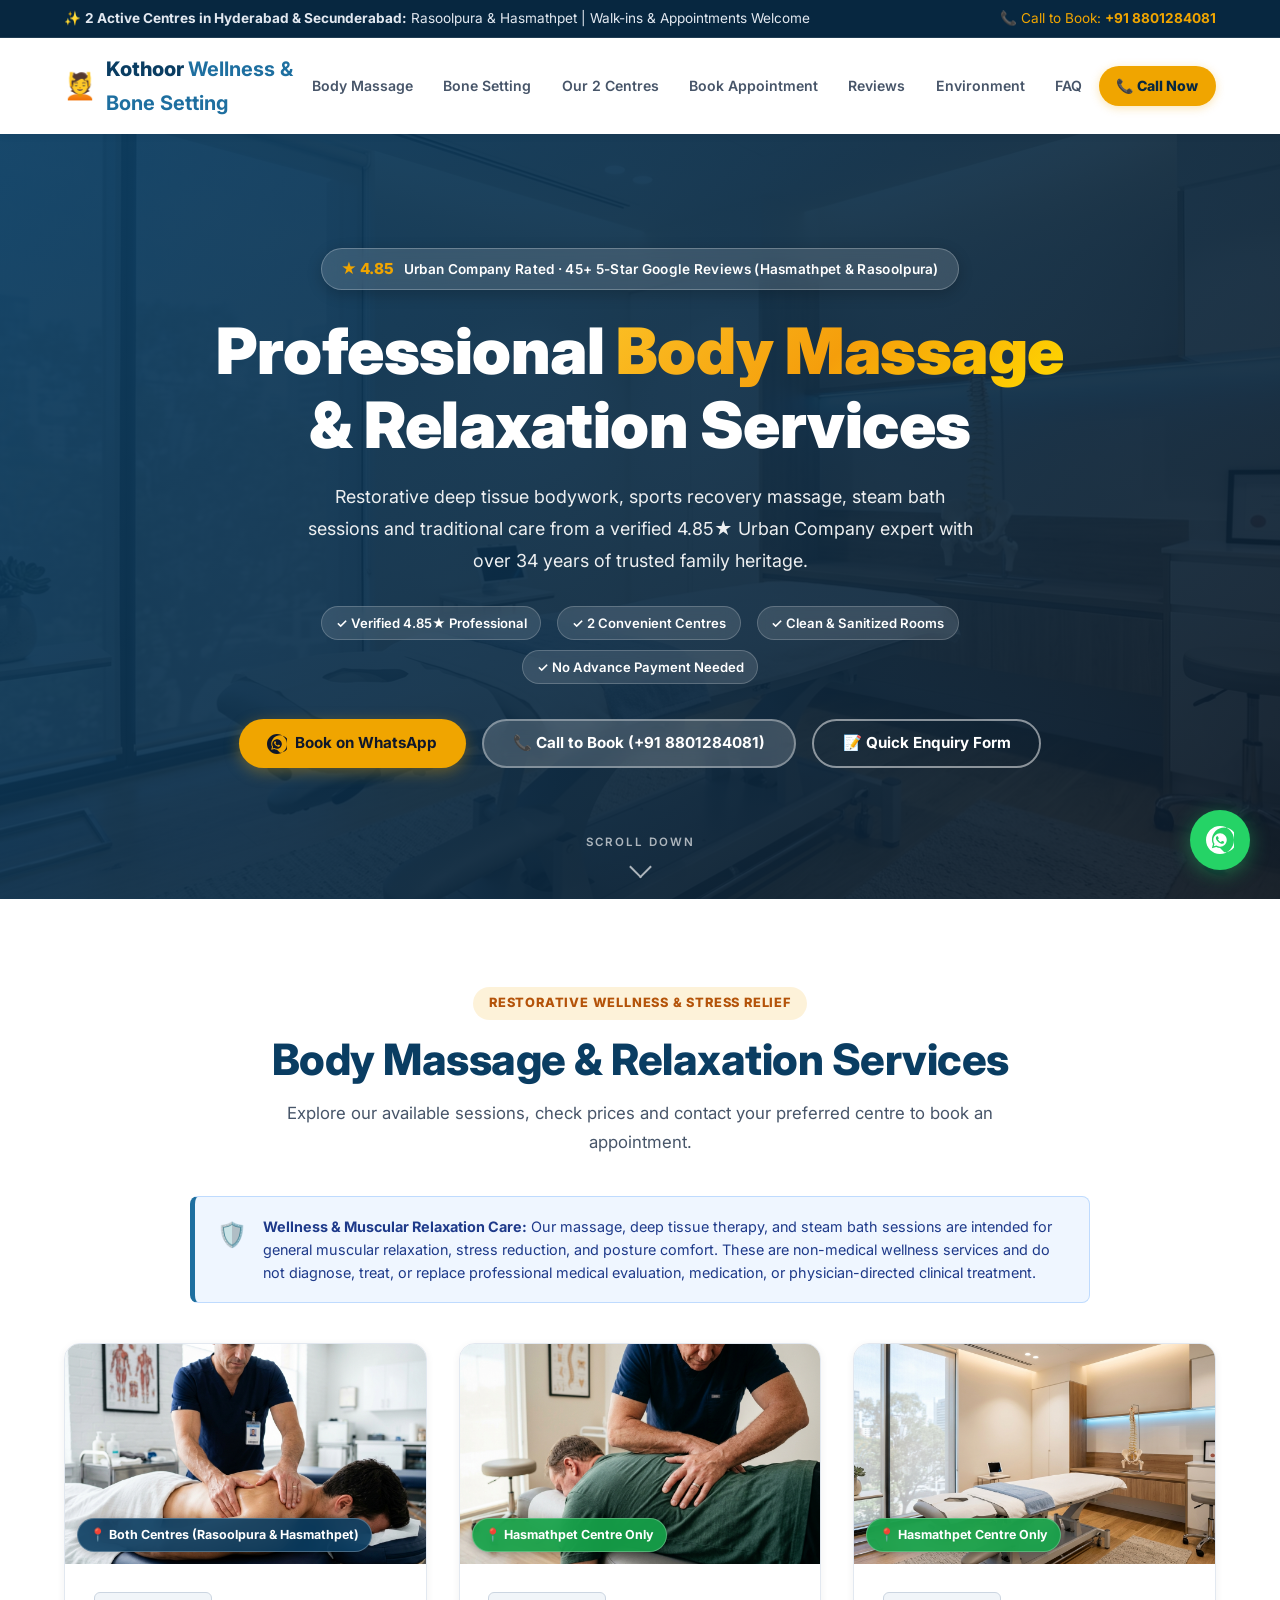
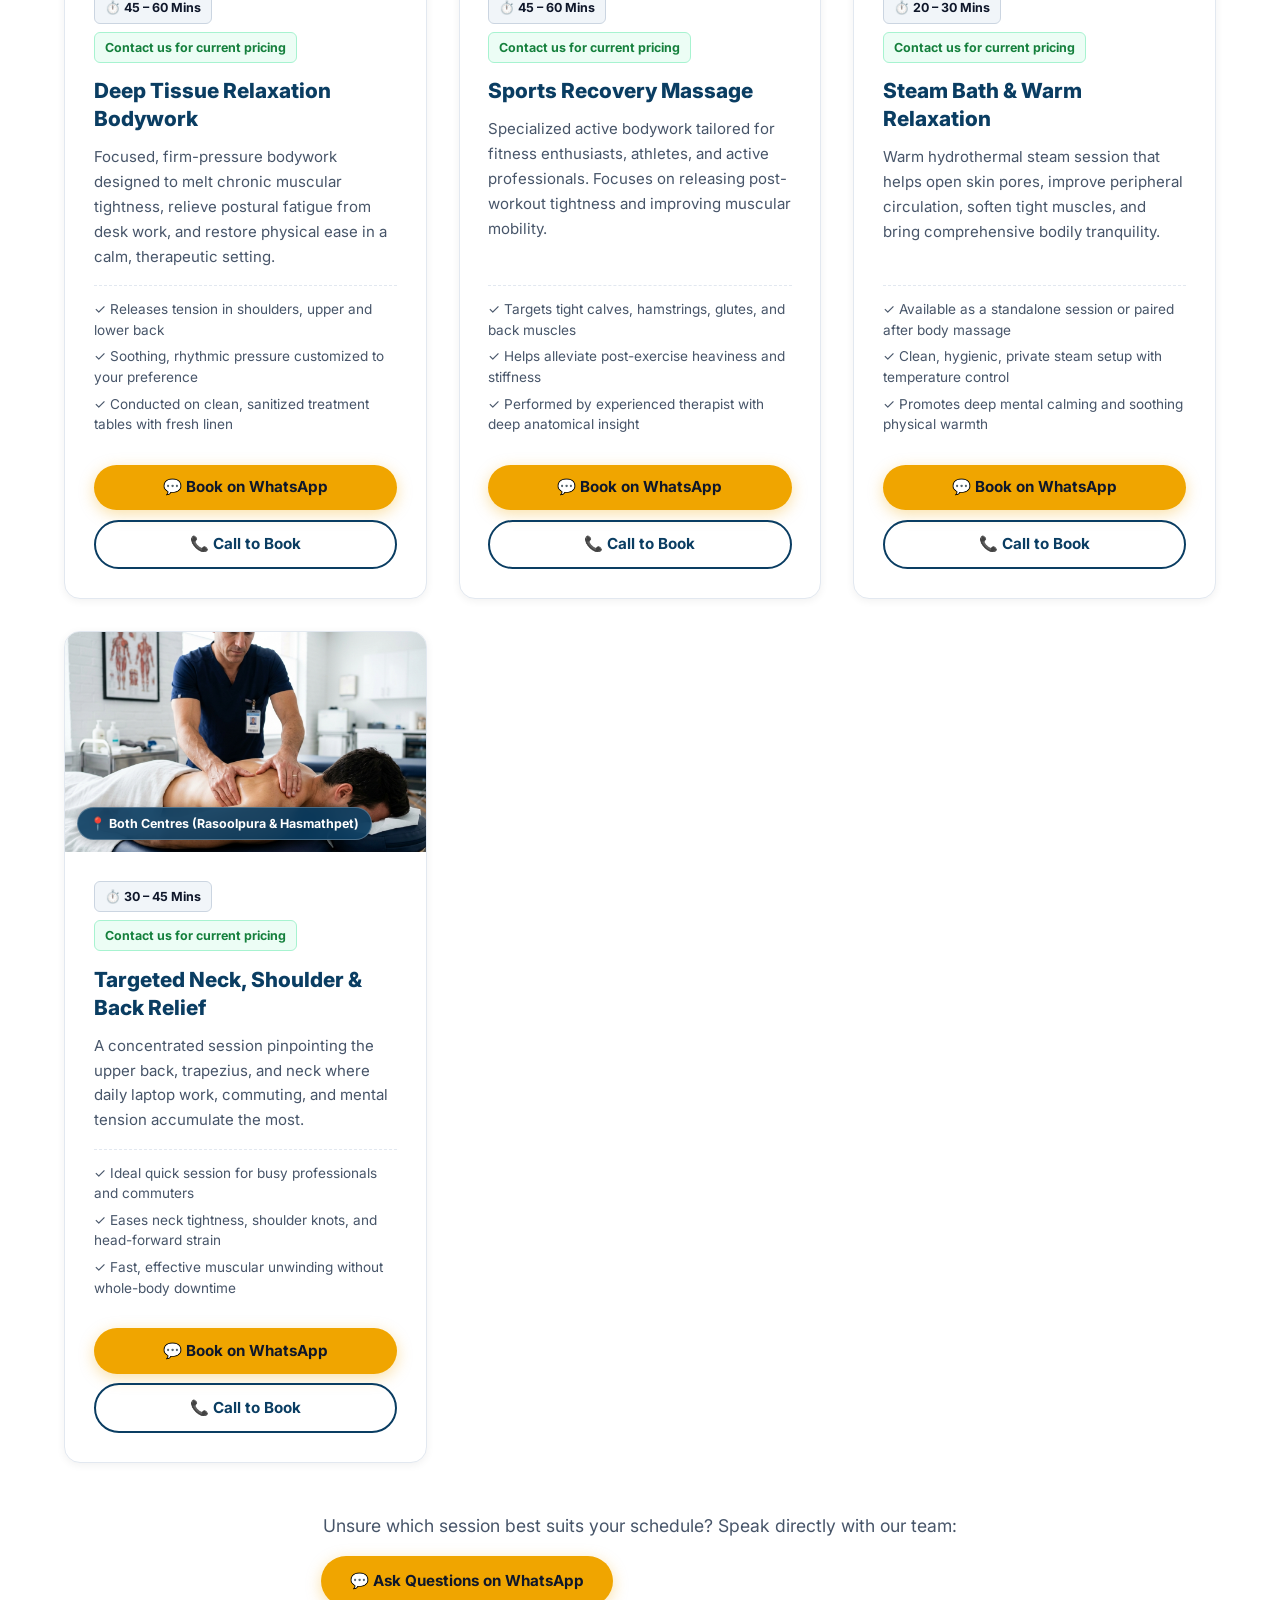
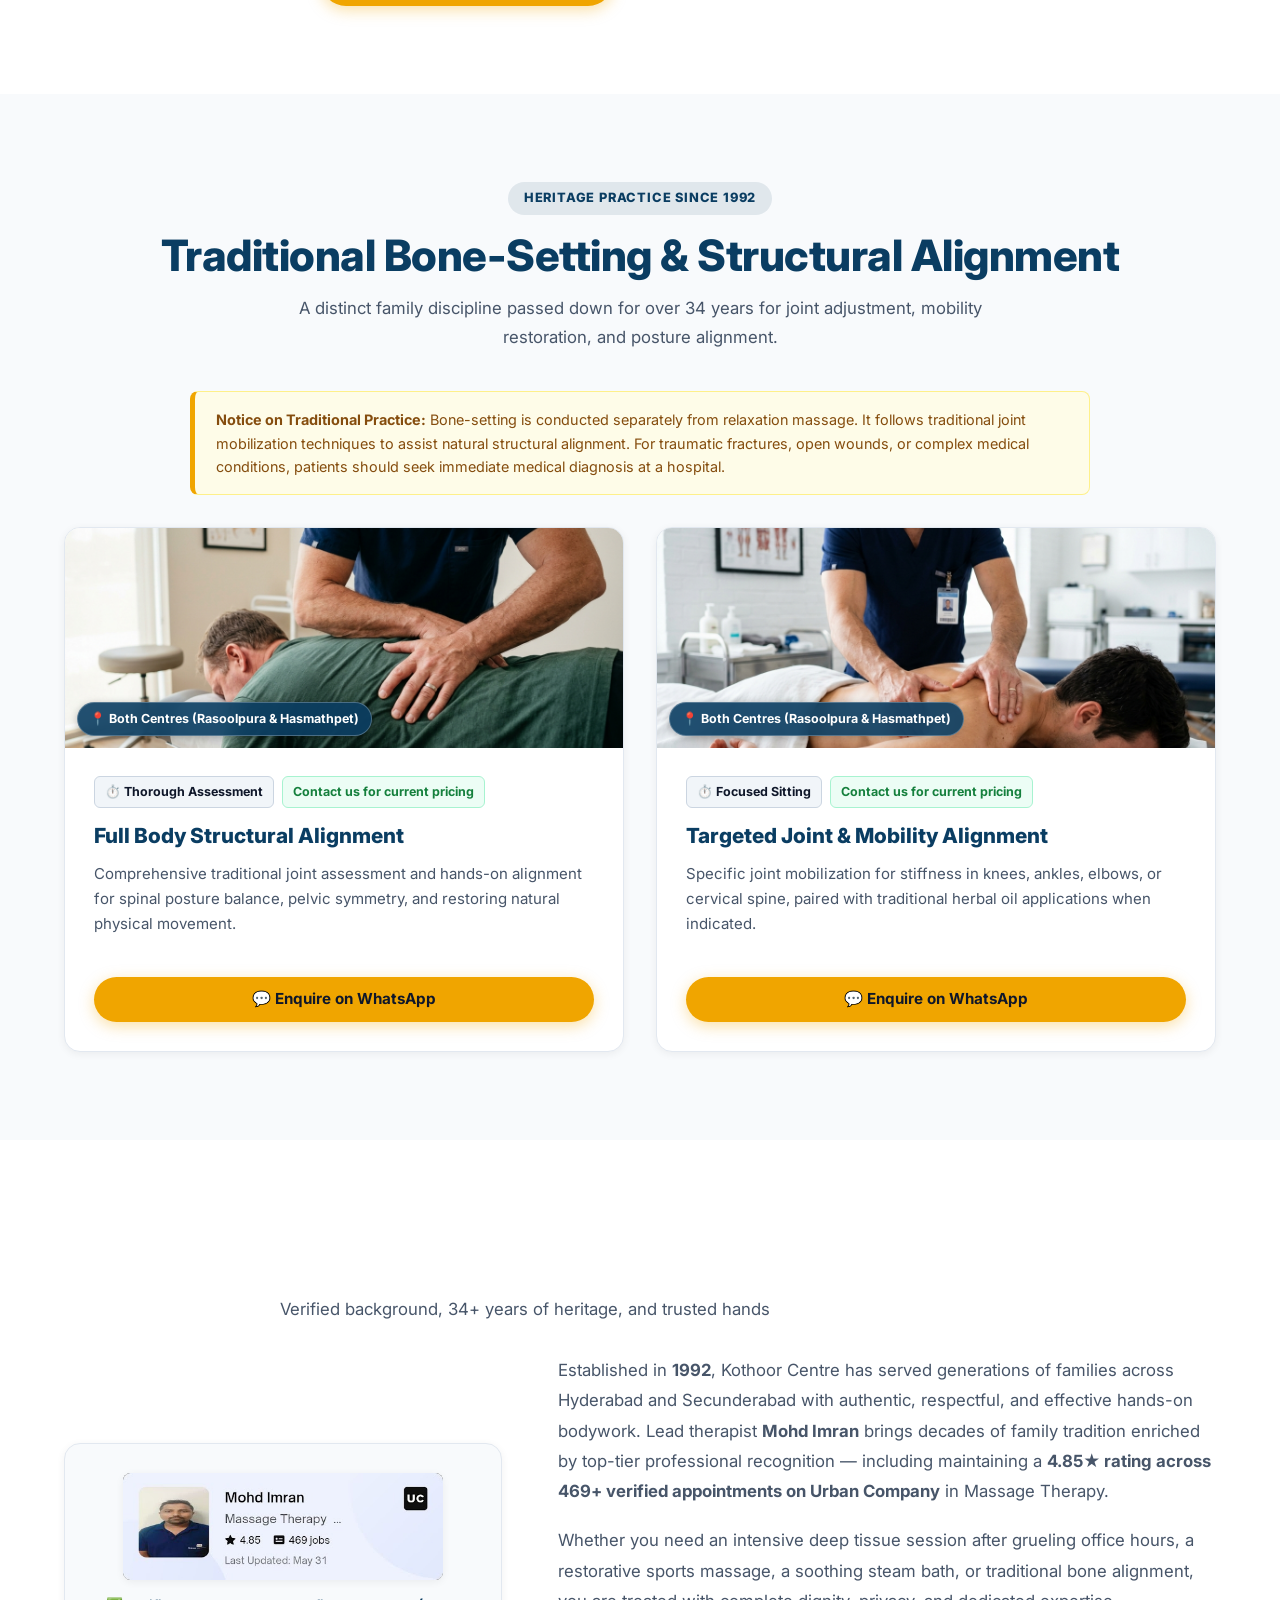
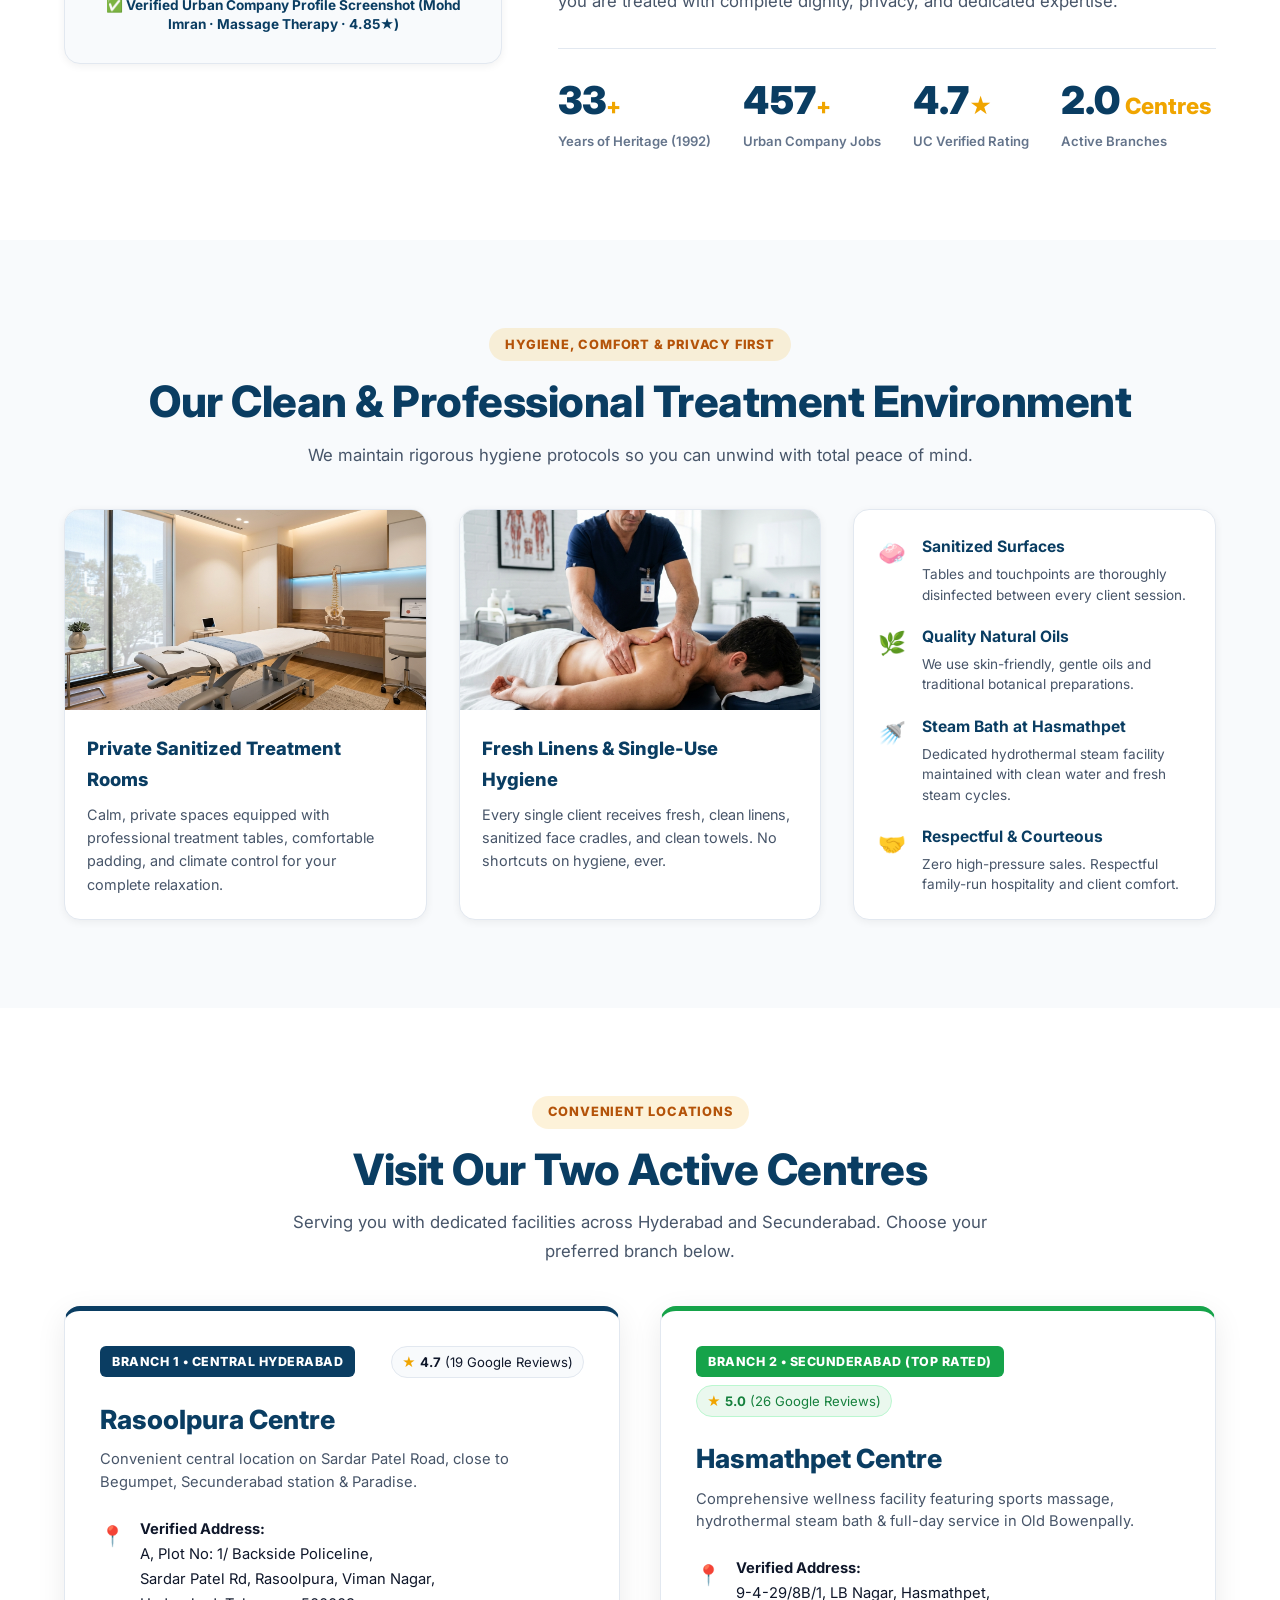
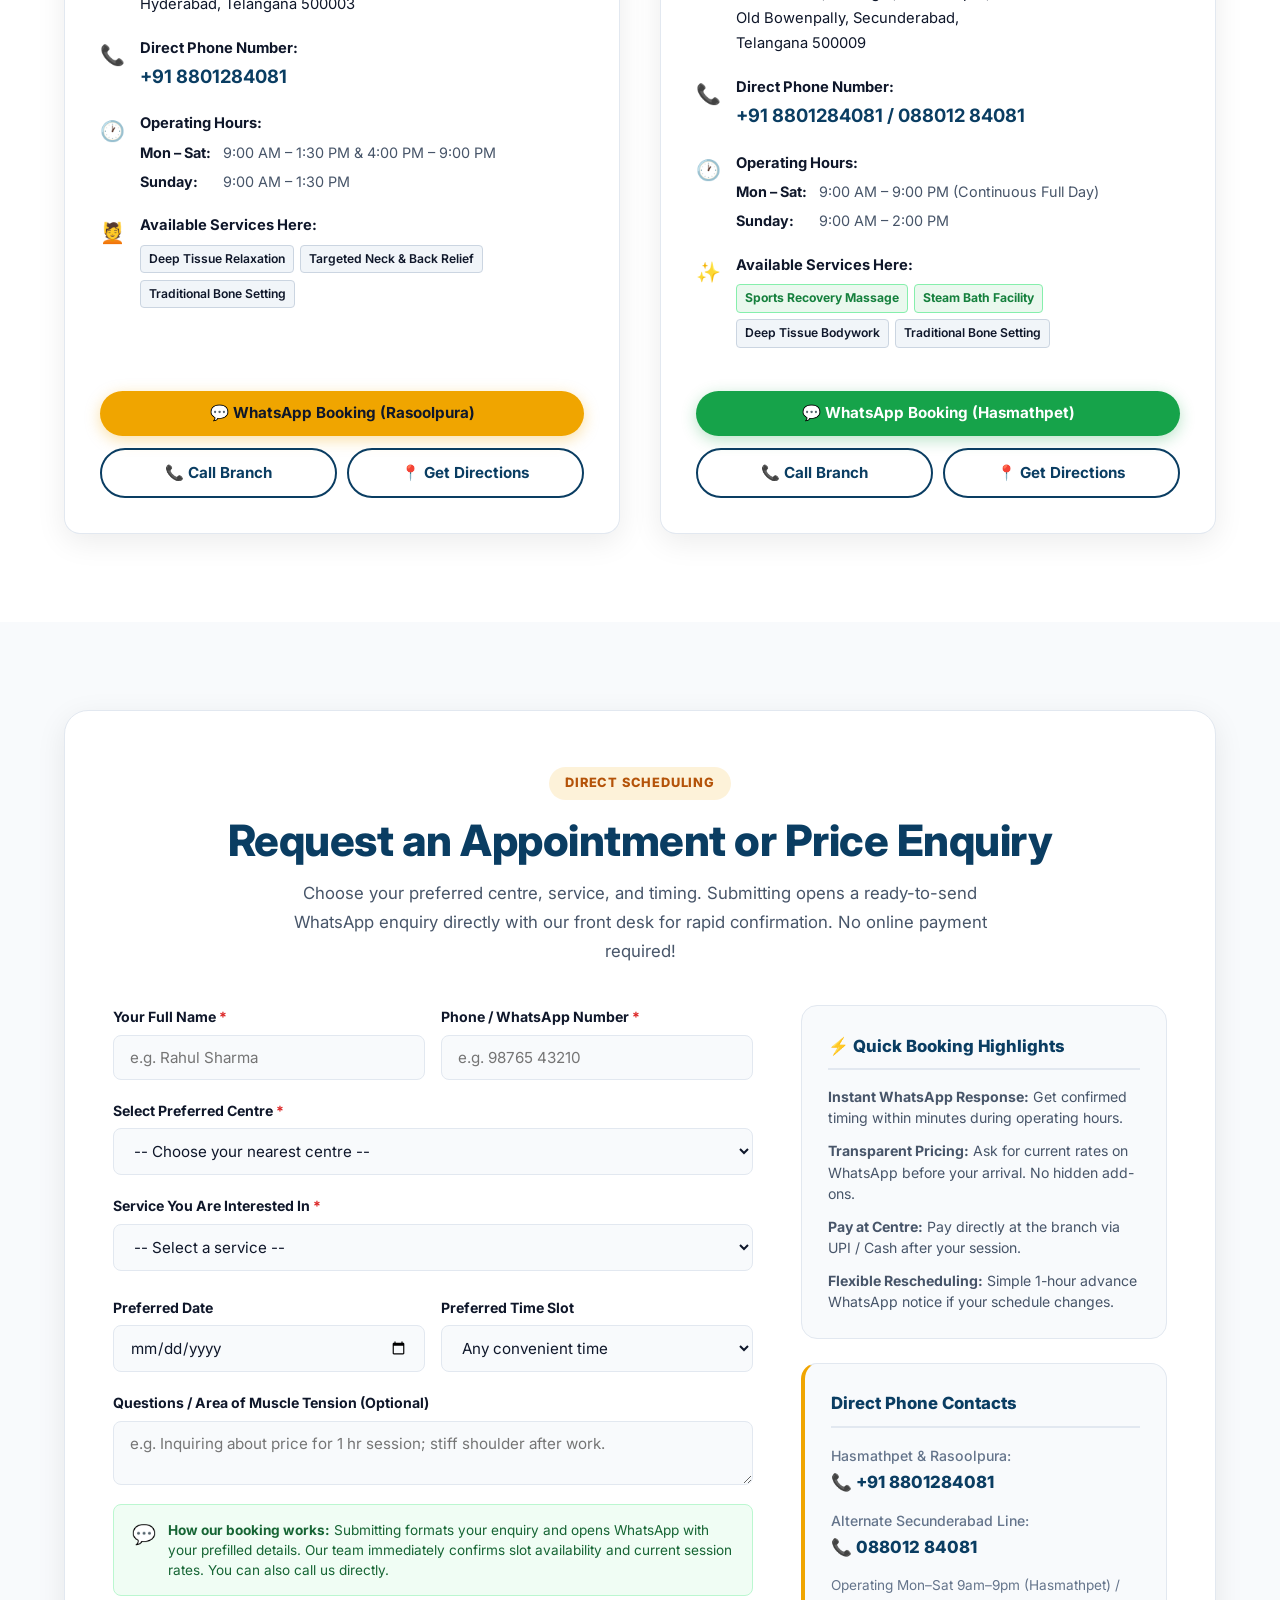
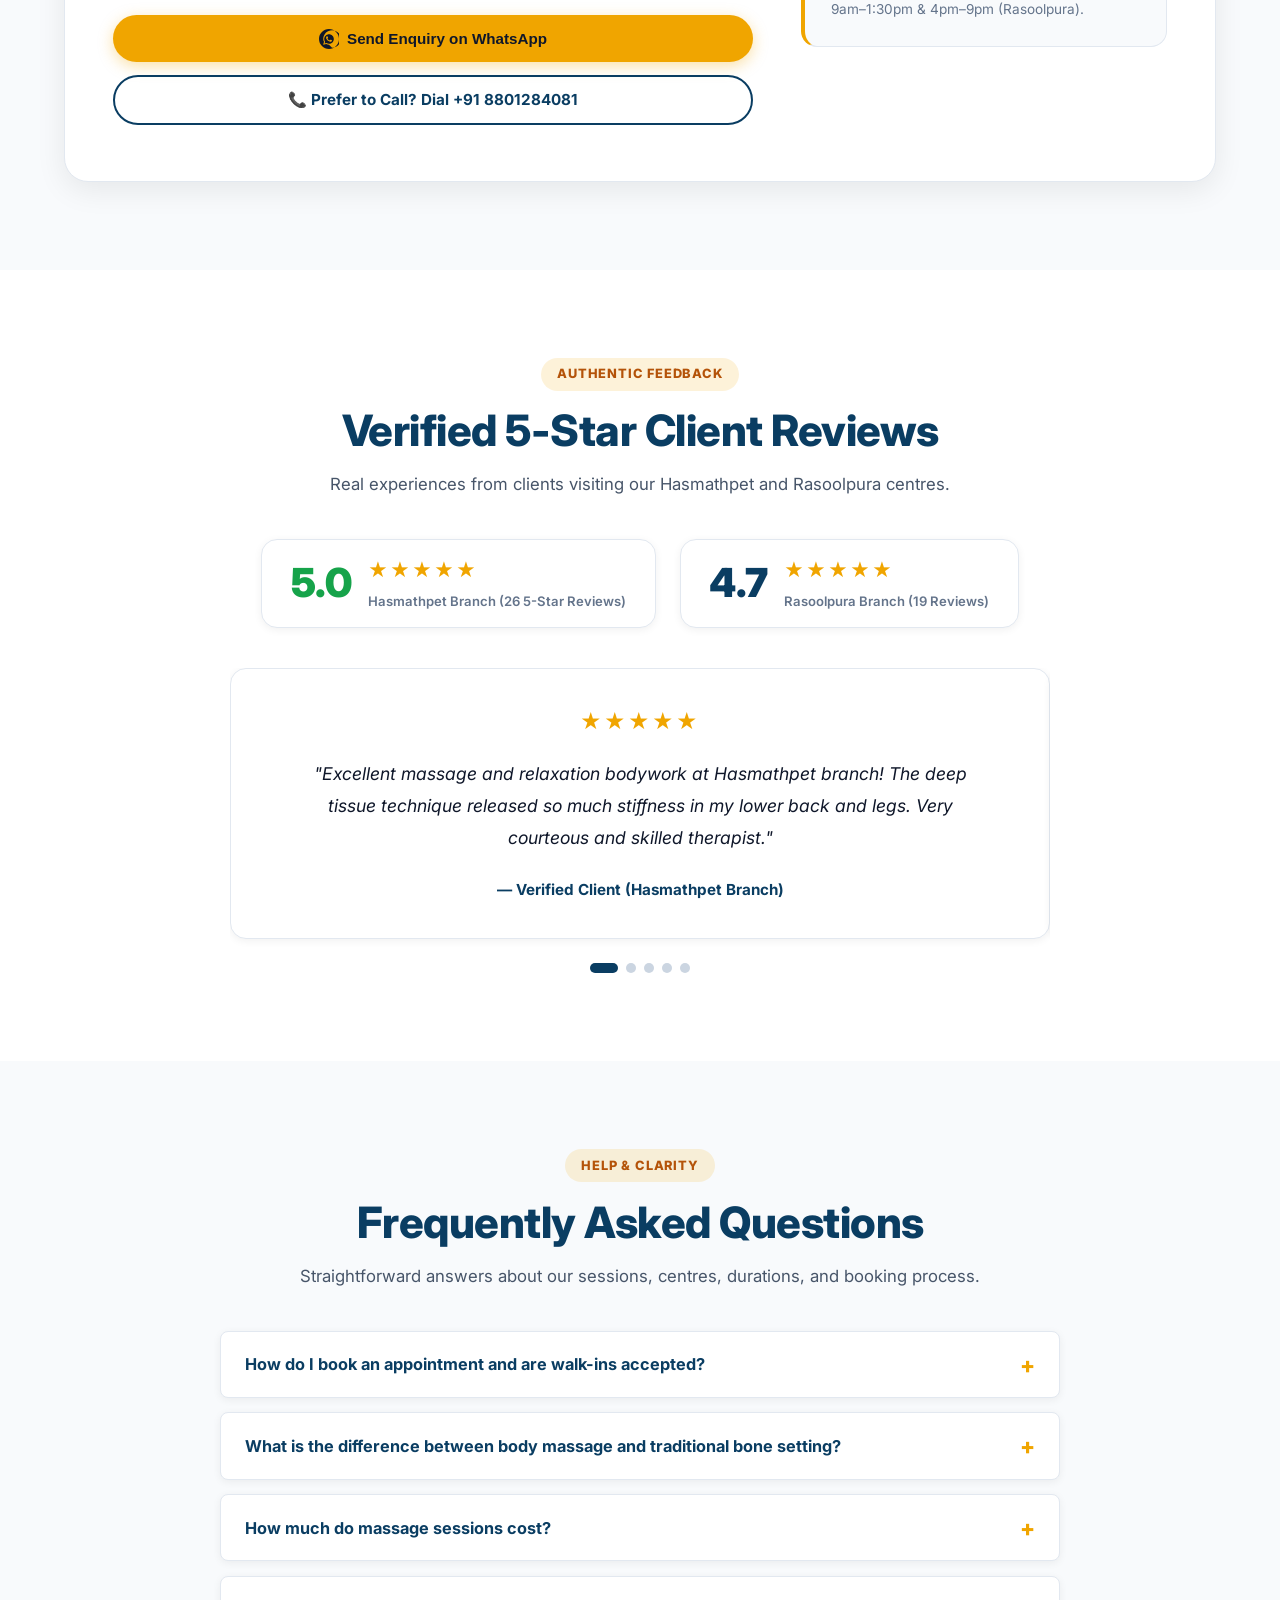
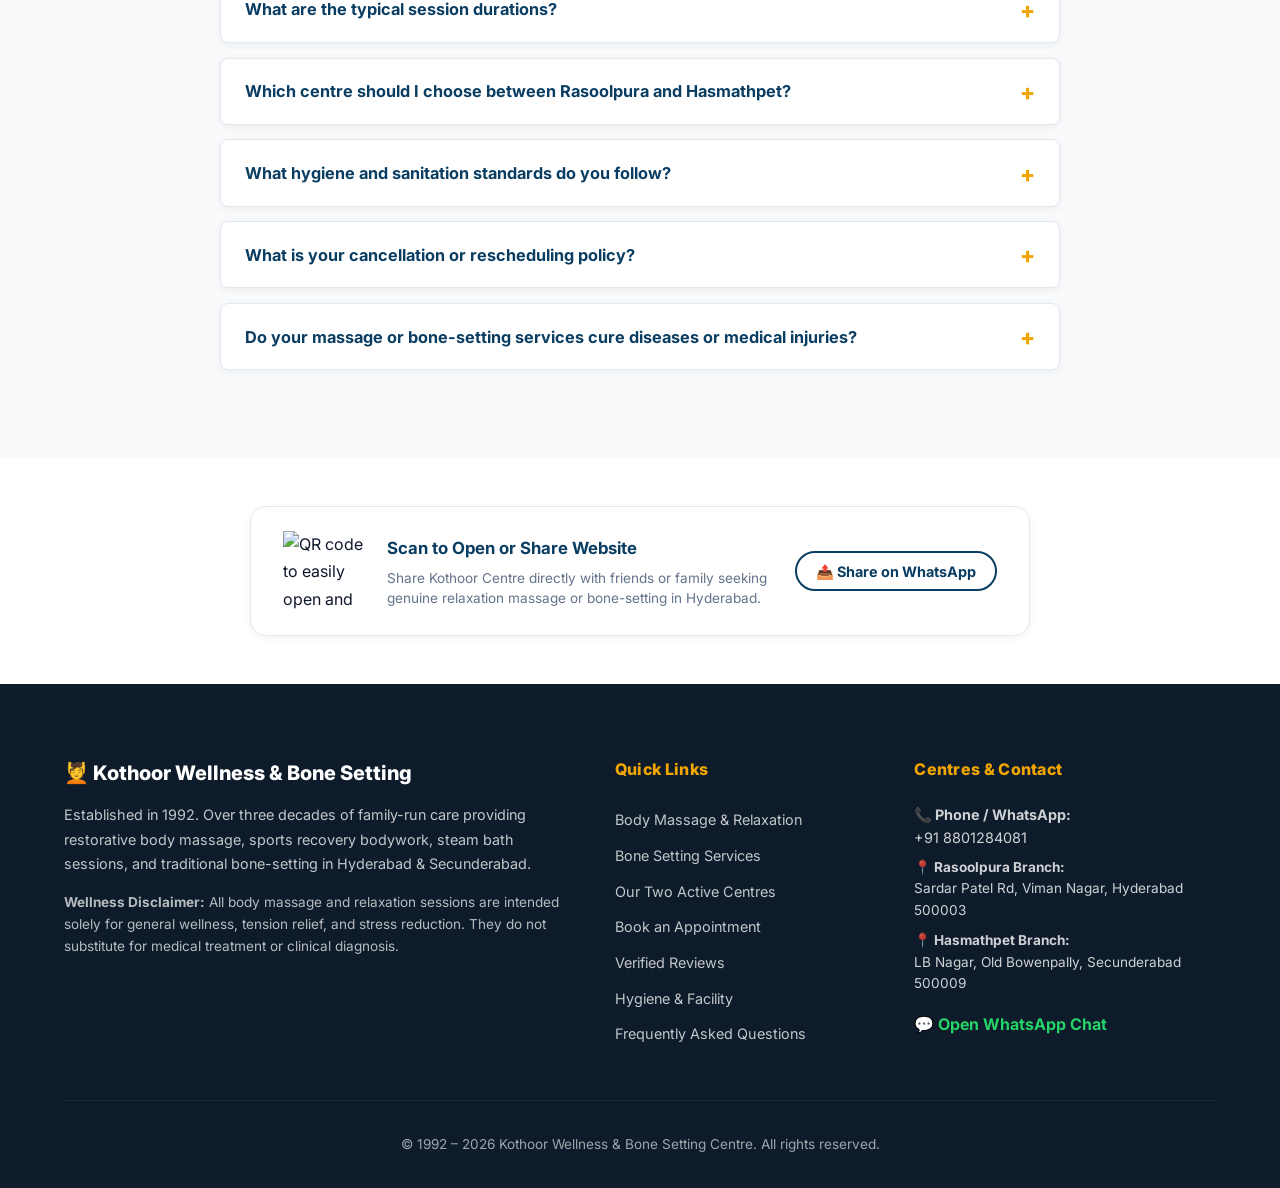
==== commit 58d64215: "Enhance website: add Body Massage section, two centre profiles, WhatsApp enquiry form, genuine photo" ====
--- a/index.html
+++ b/index.html
@@ -3,12 +3,25 @@
 <head>
     <meta charset="UTF-8">
     <meta name="viewport" content="width=device-width, initial-scale=1.0">
-    <title>Kothoor Bone Setting Centre | Expert Pain Relief in Hyderabad</title>
-    <meta name="description" content="Kothoor Bone Setting Centre, Hyderabad — Expert structural alignment and pain relief. 4.7★ Google Rating. Former 5-Star Urban Company professional. Book now!">
-    <meta name="keywords" content="bone setting Hyderabad, massage therapy, pain relief, structural alignment, Rasoolpura, Viman Nagar, chiropractor Hyderabad">
-    <meta property="og:title" content="Kothoor Bone Setting Centre">
-    <meta property="og:description" content="Expert bone setting & pain relief in Hyderabad. 4.7★ Google Rating. Former 5-Star Urban Company professional.">
+    <title>Body Massage & Bone Setting in Hyderabad & Secunderabad | Kothoor Wellness Centre</title>
+    <meta name="description" content="Kothoor Centre offers professional body massage, deep tissue relaxation, sports recovery massage, steam bath, and traditional bone-setting across 2 active centres in Rasoolpura (Hyderabad) and Hasmathpet (Secunderabad). 4.85★ Urban Company rated expert with 34+ years family experience. Book via WhatsApp or Call.">
+    <meta name="keywords" content="body massage Hyderabad, deep tissue massage Secunderabad, relaxation massage Rasoolpura, sports massage Hasmathpet, steam bath Secunderabad, bone setting Hyderabad, Kothoor bone setting, joint adjustment Hyderabad, massage therapist Hyderabad">
+    
+    <link rel="canonical" href="https://azhar4114.github.io/kothore-bone-setting/">
+    
+    <!-- Open Graph / Facebook -->
     <meta property="og:type" content="website">
+    <meta property="og:url" content="https://azhar4114.github.io/kothore-bone-setting/">
+    <meta property="og:title" content="Body Massage & Bone Setting in Hyderabad & Secunderabad | Kothoor Centre">
+    <meta property="og:description" content="Professional body massage, relaxation sessions, steam bath, and traditional bone-setting at Rasoolpura & Hasmathpet. 4.85★ rated therapist, 34+ years experience. Easy WhatsApp booking.">
+    <meta property="og:image" content="https://azhar4114.github.io/kothore-bone-setting/assets/clinic_hero_bg_1785362583330.jpg">
+
+    <!-- Twitter -->
+    <meta name="twitter:card" content="summary_large_image">
+    <meta name="twitter:title" content="Body Massage & Bone Setting | Kothoor Centre Hyderabad & Secunderabad">
+    <meta name="twitter:description" content="Restorative deep tissue bodywork, sports massage, steam bath, and traditional bone-setting across 2 centres in Hyderabad & Secunderabad.">
+    <meta name="twitter:image" content="https://azhar4114.github.io/kothore-bone-setting/assets/clinic_hero_bg_1785362583330.jpg">
+
     <!-- Google tag (gtag.js) -->
     <script async src="https://www.googletagmanager.com/gtag/js?id=G-HS6W3ZPE08"></script>
     <script>
@@ -18,26 +31,133 @@
 
       gtag('config', 'G-HS6W3ZPE08');
     </script>
-    <link rel="icon" href="data:image/svg+xml,<svg xmlns='http://www.w3.org/2000/svg' viewBox='0 0 100 100'><text y='.9em' font-size='90'>🦴</text></svg>">
+
+    <!-- Schema.org Multi-Location Structured Data (JSON-LD) -->
+    <script type="application/ld+json">
+    {
+      "@context": "https://schema.org",
+      "@graph": [
+        {
+          "@type": "HealthAndBeautyBusiness",
+          "@id": "https://azhar4114.github.io/kothore-bone-setting/#hasmathpet",
+          "name": "Kothoor Centre - Hasmathpet Branch",
+          "alternateName": "Kothoor Bone Setting & Massage Centre Hasmathpet",
+          "description": "Professional body massage, sports recovery massage, hydrothermal steam bath sessions, and traditional structural bone setting in Secunderabad.",
+          "telephone": "+918801284081",
+          "url": "https://azhar4114.github.io/kothore-bone-setting/",
+          "image": "https://azhar4114.github.io/kothore-bone-setting/assets/clinic_hero_bg_1785362583330.jpg",
+          "priceRange": "Contact for pricing",
+          "address": {
+            "@type": "PostalAddress",
+            "streetAddress": "9-4-29/8B/1, LB Nagar, Hasmathpet, Old Bowenpally",
+            "addressLocality": "Secunderabad",
+            "addressRegion": "Telangana",
+            "postalCode": "500009",
+            "addressCountry": "IN"
+          },
+          "hasMap": "https://maps.app.goo.gl/ewZP7HJstGc271vEA",
+          "openingHoursSpecification": [
+            {
+              "@type": "OpeningHoursSpecification",
+              "dayOfWeek": ["Monday", "Tuesday", "Wednesday", "Thursday", "Friday", "Saturday"],
+              "opens": "09:00",
+              "closes": "21:00"
+            },
+            {
+              "@type": "OpeningHoursSpecification",
+              "dayOfWeek": "Sunday",
+              "opens": "09:00",
+              "closes": "14:00"
+            }
+          ],
+          "aggregateRating": {
+            "@type": "AggregateRating",
+            "ratingValue": "5.0",
+            "reviewCount": "26",
+            "bestRating": "5"
+          }
+        },
+        {
+          "@type": "HealthAndBeautyBusiness",
+          "@id": "https://azhar4114.github.io/kothore-bone-setting/#rasoolpura",
+          "name": "Kothoor Centre - Rasoolpura Branch",
+          "alternateName": "Kothoor Bone Setting Centre Rasoolpura",
+          "description": "Traditional bone setting, structural alignment, and deep tissue relaxation bodywork in central Hyderabad.",
+          "telephone": "+918801284081",
+          "url": "https://azhar4114.github.io/kothore-bone-setting/",
+          "image": "https://azhar4114.github.io/kothore-bone-setting/assets/clinic_hero_bg_1785362583330.jpg",
+          "priceRange": "Contact for pricing",
+          "address": {
+            "@type": "PostalAddress",
+            "streetAddress": "A, Plot No: 1/ Backside Policeline, Sardar Patel Rd, Rasoolpura, Viman Nagar",
+            "addressLocality": "Hyderabad",
+            "addressRegion": "Telangana",
+            "postalCode": "500003",
+            "addressCountry": "IN"
+          },
+          "hasMap": "https://maps.app.goo.gl/CZp5QYnEj2f29KKAA",
+          "openingHoursSpecification": [
+            {
+              "@type": "OpeningHoursSpecification",
+              "dayOfWeek": ["Monday", "Tuesday", "Wednesday", "Thursday", "Friday", "Saturday"],
+              "opens": "09:00",
+              "closes": "13:30"
+            },
+            {
+              "@type": "OpeningHoursSpecification",
+              "dayOfWeek": ["Monday", "Tuesday", "Wednesday", "Thursday", "Friday", "Saturday"],
+              "opens": "16:00",
+              "closes": "21:00"
+            },
+            {
+              "@type": "OpeningHoursSpecification",
+              "dayOfWeek": "Sunday",
+              "opens": "09:00",
+              "closes": "13:30"
+            }
+          ],
+          "aggregateRating": {
+            "@type": "AggregateRating",
+            "ratingValue": "4.7",
+            "reviewCount": "19",
+            "bestRating": "5"
+          }
+        }
+      ]
+    }
+    </script>
+
+    <link rel="icon" href="data:image/svg+xml,<svg xmlns='http://www.w3.org/2000/svg' viewBox='0 0 100 100'><text y='.9em' font-size='90'>💆</text></svg>">
     <link rel="stylesheet" href="styles.css">
     <link href="https://fonts.googleapis.com/css2?family=Inter:wght@300;400;500;600;700;800;900&display=swap" rel="stylesheet">
 </head>
 <body>
 
+    <!-- ========== TOP NOTICE BAR ========== -->
+    <aside class="top-announcement-bar" aria-label="Operating announcement">
+        <div class="container announcement-content">
+            <span>✨ <strong>2 Active Centres in Hyderabad & Secunderabad:</strong> Rasoolpura & Hasmathpet | Walk-ins & Appointments Welcome</span>
+            <a href="tel:+918801284081" class="announcement-call">📞 Call to Book: <strong>+91 8801284081</strong></a>
+        </div>
+    </aside>
+
     <!-- ========== NAVBAR ========== -->
-    <nav class="navbar" id="navbar">
-        <a href="#" class="logo">
-            <span class="logo-icon">🦴</span>
-            <span class="logo-text">Kothoor <span class="logo-highlight">Bone Setting</span></span>
+    <nav class="navbar" id="navbar" aria-label="Main Navigation">
+        <a href="#" class="logo" aria-label="Kothoor Centre Home">
+            <span class="logo-icon">💆</span>
+            <span class="logo-text">Kothoor <span class="logo-highlight">Wellness & Bone Setting</span></span>
         </a>
         <div class="nav-links" id="navLinks">
-            <a href="#about">About</a>
-            <a href="#services">Services</a>
+            <a href="#massage-services">Body Massage</a>
+            <a href="#bone-setting">Bone Setting</a>
+            <a href="#centres">Our 2 Centres</a>
+            <a href="#booking">Book Appointment</a>
             <a href="#reviews">Reviews</a>
-            <a href="#contact">Contact</a>
+            <a href="#facility">Environment</a>
+            <a href="#faq">FAQ</a>
             <a href="tel:+918801284081" class="nav-cta">📞 Call Now</a>
         </div>
-        <button class="hamburger" id="hamburger" aria-label="Toggle menu">
+        <button class="hamburger" id="hamburger" aria-label="Toggle navigation menu" aria-expanded="false">
             <span></span>
             <span></span>
             <span></span>
@@ -50,20 +170,33 @@
         <div class="hero-content">
             <div class="hero-badge animate-on-scroll">
                 <span class="badge-stars">★ 4.85</span>
-                <span class="badge-text">Urban Company Rated · 45+ 5-Star Google Reviews (2 Branches)</span>
+                <span class="badge-text">Urban Company Rated · 45+ 5-Star Google Reviews (Hasmathpet & Rasoolpura)</span>
             </div>
             <h1 class="hero-title">
-                Expert <span class="text-gradient">Bone Setting</span><br>
-                & Pain Relief
+                Professional <span class="text-gradient">Body Massage</span><br>
+                & Relaxation Services
             </h1>
-            <p class="hero-subtitle">Former Top-Rated Urban Company Professional — now serving you at our dedicated centre in Hyderabad.</p>
+            <p class="hero-subtitle">
+                Restorative deep tissue bodywork, sports recovery massage, steam bath sessions and traditional care from a verified 4.85★ Urban Company expert with over 34 years of trusted family heritage.
+            </p>
+
+            <div class="hero-trust-chips animate-on-scroll">
+                <span class="trust-chip">✓ Verified 4.85★ Professional</span>
+                <span class="trust-chip">✓ 2 Convenient Centres</span>
+                <span class="trust-chip">✓ Clean & Sanitized Rooms</span>
+                <span class="trust-chip">✓ No Advance Payment Needed</span>
+            </div>
+
             <div class="hero-ctas">
-                <a href="https://wa.me/918801284081?text=Hi%2C%20I%20want%20to%20book%20an%20appointment" class="btn btn-primary" target="_blank">
-                    <svg width="20" height="20" viewBox="0 0 24 24" fill="currentColor"><path d="M12.031 6.172c-3.181 0-5.767 2.586-5.768 5.766-.001 1.298.38 2.27 1.019 3.287l-.582 2.128 2.182-.573c.978.58 1.911.928 3.145.929 3.178 0 5.767-2.587 5.768-5.766.001-3.187-2.575-5.77-5.764-5.771zm3.392 8.244c-.144.405-.837.774-1.17.824-.299.045-.677.063-1.092-.069-.252-.08-.575-.187-.988-.365-1.739-.751-2.874-2.502-2.961-2.617-.087-.116-.708-.94-.708-1.793s.448-1.273.607-1.446c.159-.173.346-.217.462-.217l.332.006c.106.005.249-.04.39.298.144.347.491 1.2.534 1.287.043.087.072.188.014.304-.058.116-.087.188-.173.289l-.26.304c-.087.086-.177.18-.076.354.101.174.449.741.964 1.201.662.591 1.221.774 1.394.86s.274.072.376-.043c.101-.116.433-.506.549-.68.116-.173.231-.145.39-.087s1.011.477 1.184.564.289.13.332.202c.045.072.045.419-.099.824zm-3.423-14.416c-6.627 0-12 5.373-12 12s5.373 12 12 12 12-5.373 12-12-5.373-12-12-12zm.029 18.88c-1.161 0-2.305-.292-3.318-.844l-3.677.964.984-3.595c-.607-1.052-.927-2.246-.926-3.468.001-5.824 4.74-10.563 10.573-10.564 5.824 0 10.564 4.745 10.564 10.568s-4.74 10.564-10.564 10.564z"/></svg>
+                <a href="https://wa.me/918801284081?text=Hi%2C%20I%20want%20to%20enquire%20about%20booking%20a%20body%20massage%20or%20relaxation%20service." class="btn btn-primary" target="_blank" rel="noopener">
+                    <svg width="20" height="20" viewBox="0 0 24 24" fill="currentColor" aria-hidden="true"><path d="M12.031 6.172c-3.181 0-5.767 2.586-5.768 5.766-.001 1.298.38 2.27 1.019 3.287l-.582 2.128 2.182-.573c.978.58 1.911.928 3.145.929 3.178 0 5.767-2.587 5.768-5.766.001-3.187-2.575-5.77-5.764-5.771zm3.392 8.244c-.144.405-.837.774-1.17.824-.299.045-.677.063-1.092-.069-.252-.08-.575-.187-.988-.365-1.739-.751-2.874-2.502-2.961-2.617-.087-.116-.708-.94-.708-1.793s.448-1.273.607-1.446c.159-.173.346-.217.462-.217l.332.006c.106.005.249-.04.39.298.144.347.491 1.2.534 1.287.043.087.072.188.014.304-.058.116-.087.188-.173.289l-.26.304c-.087.086-.177.18-.076.354.101.174.449.741.964 1.201.662.591 1.221.774 1.394.86s.274.072.376-.043c.101-.116.433-.506.549-.68.116-.173.231-.145.39-.087s1.011.477 1.184.564.289.13.332.202c.045.072.045.419-.099.824zm-3.423-14.416c-6.627 0-12 5.373-12 12s5.373 12 12 12 12-5.373 12-12-5.373-12-12-12zm.029 18.88c-1.161 0-2.305-.292-3.318-.844l-3.677.964.984-3.595c-.607-1.052-.927-2.246-.926-3.468.001-5.824 4.74-10.563 10.573-10.564 5.824 0 10.564 4.745 10.564 10.568s-4.74 10.564-10.564 10.564z"/></svg>
                     Book on WhatsApp
                 </a>
                 <a href="tel:+918801284081" class="btn btn-secondary">
-                    📞 Call Now
+                    📞 Call to Book (+91 8801284081)
+                </a>
+                <a href="#booking" class="btn btn-outline-light">
+                    📝 Quick Enquiry Form
                 </a>
             </div>
         </div>
@@ -73,265 +206,863 @@
         </div>
     </header>
 
-    <!-- ========== ABOUT ========== -->
-    <section id="about" class="section">
-        <div class="container">
-            <h2 class="section-title animate-on-scroll">About the Expert</h2>
-            <div class="about-grid">
-                <div class="about-image animate-on-scroll">
-                    <img src="assets/imran_uc_profile.jpg" alt="Mohd Imran - Urban Company Profile - 4.85 Rating, 469 Jobs">
-                    <p class="uc-caption">✅ Our Verified Urban Company Profile</p>
-                </div>
-                <div class="about-content animate-on-scroll">
-                    <p class="about-text">Established in <strong>1992</strong>, Kothoor Bone Setting Centre has over three decades of hands-on experience in structural alignment and deep tissue therapy. We specialize in resolving chronic pain, correcting posture, and restoring mobility. Our additional background as a <strong>top-rated professional on Urban Company</strong> guarantees you receive the highest standard of care.</p>
-                    <p class="about-text">For over 34 years, we have been a trusted name in Hyderabad for bone setting, joint adjustment, and holistic pain relief — serving thousands of satisfied clients.</p>
-                    <div class="stats-row">
-                        <div class="stat">
-                            <span class="stat-number" data-target="34">0</span><span class="stat-suffix">+</span>
-                            <span class="stat-label">Years Experience</span>
-                        </div>
-                        <div class="stat">
-                            <span class="stat-number" data-target="469">0</span><span class="stat-suffix">+</span>
-                            <span class="stat-label">Jobs on Urban Company</span>
-                        </div>
-                        <div class="stat">
-                            <span class="stat-number" data-target="4.85" data-decimal="true">0</span><span class="stat-suffix">★</span>
-                            <span class="stat-label">UC Rating</span>
-                        </div>
-                    </div>
-                </div>
-            </div>
-        </div>
-    </section>
-
-    <!-- ========== SERVICES ========== -->
-    <section id="services" class="section section-alt">
-        <div class="container">
-            <h2 class="section-title animate-on-scroll">Our Services</h2>
-            <p class="section-subtitle animate-on-scroll">Specialized treatments tailored to your needs</p>
-            <div class="services-grid">
-                <div class="service-card animate-on-scroll" style="--delay: 0">
-                    <div class="card-image-wrapper">
-                        <img src="assets/service_alignment_1785362593335.jpg" alt="Full Body Bone Alignment" class="card-img">
-                    </div>
-                    <div class="card-body">
-                        <h3>Full Body Alignment</h3>
-                        <p>Comprehensive bone setting and joint adjustment for overall posture correction and mobility improvement.</p>
-                    </div>
-                </div>
-                <div class="service-card animate-on-scroll" style="--delay: 1">
-                    <div class="card-image-wrapper">
-                        <img src="assets/service_massage_1785362604581.jpg" alt="Targeted Pain Relief" class="card-img">
-                    </div>
-                    <div class="card-body">
-                        <h3>Targeted Pain Relief</h3>
-                        <p>Specialized treatments for back pain, neck stiffness, and shoulder issues using traditional and modern techniques.</p>
-                    </div>
-                </div>
-                <div class="service-card animate-on-scroll" style="--delay: 2">
-                    <div class="card-image-wrapper">
-                        <img src="assets/service_alignment_1785362593335.jpg" alt="Deep Tissue Therapy" class="card-img">
-                    </div>
-                    <div class="card-body">
-                        <h3>Deep Tissue Therapy</h3>
-                        <p>Intensive muscle release to complement bone adjustments and ensure long-lasting relief from chronic tension.</p>
-                    </div>
-                </div>
-            </div>
-        </div>
-    </section>
-
-    <!-- ========== REVIEWS ========== -->
-    <section id="reviews" class="section">
-        <div class="container">
-            <h2 class="section-title animate-on-scroll">Verified 5-Star Client Reviews</h2>
-            <div class="reviews-header animate-on-scroll" style="display: flex; gap: 1.5rem; justify-content: center; flex-wrap: wrap;">
-                <a href="https://maps.app.goo.gl/ewZP7HJstGc271vEA" target="_blank" class="google-badge" style="text-decoration: none;">
-                    <span class="google-rating" style="color: #16a34a;">5.0</span>
-                    <div class="google-meta">
-                        <span class="google-stars">★★★★★</span>
-                        <span class="google-count">Hasmathpet Branch (26 5-Star Reviews)</span>
-                    </div>
-                </a>
-                <a href="https://maps.app.goo.gl/CZp5QYnEj2f29KKAA" target="_blank" class="google-badge" style="text-decoration: none;">
-                    <span class="google-rating">4.7</span>
-                    <div class="google-meta">
-                        <span class="google-stars">★★★★★</span>
-                        <span class="google-count">Rasoolpura Branch (19 Reviews)</span>
-                    </div>
-                </a>
-            </div>
-            <div class="carousel-container animate-on-scroll" style="margin-top: 2rem;">
-                <div class="carousel-track" id="carouselTrack">
-                    <div class="review-card">
-                        <div class="review-stars">★★★★★</div>
-                        <p class="review-text">"Excellent bone setting and massage service at Hasmathpet branch! Relief from chronic lower back pain in just a couple of sittings. Professional therapist with great technique."</p>
-                        <p class="review-author">— Verified Client (Hasmathpet Branch)</p>
-                    </div>
-                    <div class="review-card">
-                        <div class="review-stars">★★★★★</div>
-                        <p class="review-text">"My shoulder pain of 2 years was completely relieved. The bone setting and steam bath treatment here works wonders. Very polite and experienced staff."</p>
-                        <p class="review-author">— Verified Patient (Hasmathpet Branch)</p>
-                    </div>
-                    <div class="review-card">
-                        <div class="review-stars">★★★★★</div>
-                        <p class="review-text">"My back pain of 3 years was relieved in just 2 sessions. The bone setting technique here is truly exceptional. Highly recommend to anyone suffering from chronic pain!"</p>
-                        <p class="review-author">— Ravi K. (Rasoolpura Branch)</p>
-                    </div>
-                    <div class="review-card">
-                        <div class="review-stars">★★★★★</div>
-                        <p class="review-text">"I had a stiff neck for weeks and couldn't turn my head properly. After one visit, the improvement was immediate. Very professional and knowledgeable therapist."</p>
-                        <p class="review-author">— Mohammad S. (Rasoolpura Branch)</p>
-                    </div>
-                    <div class="review-card">
-                        <div class="review-stars">★★★★★</div>
-                        <p class="review-text">"Best bone setting and sports massage centre in Secunderabad & Hyderabad. Highly recommended for severe joint and muscle relief."</p>
-                        <p class="review-author">— Pradeep R.</p>
-                    </div>
-                </div>
-                <div class="carousel-dots" id="carouselDots"></div>
-            </div>
-        </div>
-    </section>
-
-    <!-- ========== CONTACT / LOCATIONS ========== -->
-    <section id="contact" class="section section-alt">
-        <div class="container">
-            <h2 class="section-title animate-on-scroll">Visit Our Centres</h2>
-            <p class="section-subtitle animate-on-scroll">Serving you at 2 convenient locations in Hyderabad & Secunderabad</p>
-            
-            <div class="contact-grid animate-on-scroll" style="grid-template-columns: repeat(auto-fit, minmax(340px, 1fr)); gap: 2rem;">
+    <main>
+
+        <!-- ========== 1. BODY MASSAGE & RELAXATION SERVICES (PRIMARY SECTION) ========== -->
+        <section id="massage-services" class="section">
+            <div class="container">
+                <div class="section-header text-center animate-on-scroll">
+                    <span class="section-tag">Restorative Wellness & Stress Relief</span>
+                    <h2 class="section-title">Body Massage & Relaxation Services</h2>
+                    <p class="section-subtitle">Explore our available sessions, check prices and contact your preferred centre to book an appointment.</p>
+                </div>
+
+                <!-- Ethical Medical Disclaimer Callout -->
+                <div class="wellness-disclaimer-box animate-on-scroll">
+                    <div class="disclaimer-icon">🛡️</div>
+                    <div class="disclaimer-content">
+                        <strong>Wellness & Muscular Relaxation Care:</strong>
+                        <span>Our massage, deep tissue therapy, and steam bath sessions are intended for general muscular relaxation, stress reduction, and posture comfort. These are non-medical wellness services and do not diagnose, treat, or replace professional medical evaluation, medication, or physician-directed clinical treatment.</span>
+                    </div>
+                </div>
+
+                <!-- Services Grid -->
+                <div class="services-grid" style="margin-top: 2.5rem;">
+                    
+                    <!-- Service 1: Deep Tissue Relaxation Bodywork -->
+                    <article class="service-card animate-on-scroll" style="--delay: 0">
+                        <div class="card-image-wrapper">
+                            <img src="assets/service_massage_1785362604581.jpg" alt="Professional deep tissue relaxation bodywork on hygienic treatment bed" class="card-img" loading="lazy">
+                            <span class="service-location-badge both-centres">📍 Both Centres (Rasoolpura & Hasmathpet)</span>
+                        </div>
+                        <div class="card-body">
+                            <div class="card-meta-chips">
+                                <span class="chip chip-duration">⏱️ 45 – 60 Mins</span>
+                                <span class="chip chip-price">Contact us for current pricing</span>
+                            </div>
+                            <h3>Deep Tissue Relaxation Bodywork</h3>
+                            <p>Focused, firm-pressure bodywork designed to melt chronic muscular tightness, relieve postural fatigue from desk work, and restore physical ease in a calm, therapeutic setting.</p>
+                            
+                            <ul class="service-highlights-list">
+                                <li>✓ Releases tension in shoulders, upper and lower back</li>
+                                <li>✓ Soothing, rhythmic pressure customized to your preference</li>
+                                <li>✓ Conducted on clean, sanitized treatment tables with fresh linen</li>
+                            </ul>
+
+                            <div class="card-cta-group">
+                                <a href="https://wa.me/918801284081?text=Hi%2C%20I%20want%20to%20book%20a%20Deep%20Tissue%20Relaxation%20Massage%20session.%20Please%20share%20available%20slots%20and%20pricing." class="btn btn-primary btn-full" target="_blank" rel="noopener">
+                                    💬 Book on WhatsApp
+                                </a>
+                                <a href="tel:+918801284081" class="btn btn-outline btn-full">
+                                    📞 Call to Book
+                                </a>
+                            </div>
+                        </div>
+                    </article>
+
+                    <!-- Service 2: Sports Recovery Massage -->
+                    <article class="service-card animate-on-scroll" style="--delay: 1">
+                        <div class="card-image-wrapper">
+                            <img src="assets/service_alignment_1785362593335.jpg" alt="Sports recovery massage focusing on muscular mobility and tightness release" class="card-img" loading="lazy">
+                            <span class="service-location-badge hasmathpet-only">📍 Hasmathpet Centre Only</span>
+                        </div>
+                        <div class="card-body">
+                            <div class="card-meta-chips">
+                                <span class="chip chip-duration">⏱️ 45 – 60 Mins</span>
+                                <span class="chip chip-price">Contact us for current pricing</span>
+                            </div>
+                            <h3>Sports Recovery Massage</h3>
+                            <p>Specialized active bodywork tailored for fitness enthusiasts, athletes, and active professionals. Focuses on releasing post-workout tightness and improving muscular mobility.</p>
+                            
+                            <ul class="service-highlights-list">
+                                <li>✓ Targets tight calves, hamstrings, glutes, and back muscles</li>
+                                <li>✓ Helps alleviate post-exercise heaviness and stiffness</li>
+                                <li>✓ Performed by experienced therapist with deep anatomical insight</li>
+                            </ul>
+
+                            <div class="card-cta-group">
+                                <a href="https://wa.me/918801284081?text=Hi%2C%20I%20want%20to%20book%20a%20Sports%20Recovery%20Massage%20at%20Hasmathpet%20Centre.%20Please%20share%20pricing%20and%20timing." class="btn btn-primary btn-full" target="_blank" rel="noopener">
+                                    💬 Book on WhatsApp
+                                </a>
+                                <a href="tel:+918801284081" class="btn btn-outline btn-full">
+                                    📞 Call to Book
+                                </a>
+                            </div>
+                        </div>
+                    </article>
+
+                    <!-- Service 3: Steam Bath & Hydrothermal Relaxation -->
+                    <article class="service-card animate-on-scroll" style="--delay: 2">
+                        <div class="card-image-wrapper">
+                            <img src="assets/clinic_hero_bg_1785362583330.jpg" alt="Clean private treatment room and steam bath facilities" class="card-img" loading="lazy">
+                            <span class="service-location-badge hasmathpet-only">📍 Hasmathpet Centre Only</span>
+                        </div>
+                        <div class="card-body">
+                            <div class="card-meta-chips">
+                                <span class="chip chip-duration">⏱️ 20 – 30 Mins</span>
+                                <span class="chip chip-price">Contact us for current pricing</span>
+                            </div>
+                            <h3>Steam Bath & Warm Relaxation</h3>
+                            <p>Warm hydrothermal steam session that helps open skin pores, improve peripheral circulation, soften tight muscles, and bring comprehensive bodily tranquility.</p>
+                            
+                            <ul class="service-highlights-list">
+                                <li>✓ Available as a standalone session or paired after body massage</li>
+                                <li>✓ Clean, hygienic, private steam setup with temperature control</li>
+                                <li>✓ Promotes deep mental calming and soothing physical warmth</li>
+                            </ul>
+
+                            <div class="card-cta-group">
+                                <a href="https://wa.me/918801284081?text=Hi%2C%20I%20want%20to%20book%20a%20Steam%20Bath%20session%20at%20Hasmathpet%20Centre.%20Please%20share%20available%20timings." class="btn btn-primary btn-full" target="_blank" rel="noopener">
+                                    💬 Book on WhatsApp
+                                </a>
+                                <a href="tel:+918801284081" class="btn btn-outline btn-full">
+                                    📞 Call to Book
+                                </a>
+                            </div>
+                        </div>
+                    </article>
+
+                    <!-- Service 4: Targeted Upper Back, Neck & Shoulder Relief -->
+                    <article class="service-card animate-on-scroll" style="--delay: 3">
+                        <div class="card-image-wrapper">
+                            <img src="assets/service_massage_1785362604581.jpg" alt="Targeted upper body neck and shoulder tension relief massage" class="card-img" loading="lazy">
+                            <span class="service-location-badge both-centres">📍 Both Centres (Rasoolpura & Hasmathpet)</span>
+                        </div>
+                        <div class="card-body">
+                            <div class="card-meta-chips">
+                                <span class="chip chip-duration">⏱️ 30 – 45 Mins</span>
+                                <span class="chip chip-price">Contact us for current pricing</span>
+                            </div>
+                            <h3>Targeted Neck, Shoulder & Back Relief</h3>
+                            <p>A concentrated session pinpointing the upper back, trapezius, and neck where daily laptop work, commuting, and mental tension accumulate the most.</p>
+                            
+                            <ul class="service-highlights-list">
+                                <li>✓ Ideal quick session for busy professionals and commuters</li>
+                                <li>✓ Eases neck tightness, shoulder knots, and head-forward strain</li>
+                                <li>✓ Fast, effective muscular unwinding without whole-body downtime</li>
+                            </ul>
+
+                            <div class="card-cta-group">
+                                <a href="https://wa.me/918801284081?text=Hi%2C%20I%20want%20to%20book%20a%20Targeted%20Neck%20%26%20Shoulder%20Relief%20session.%20Please%20share%20slots." class="btn btn-primary btn-full" target="_blank" rel="noopener">
+                                    💬 Book on WhatsApp
+                                </a>
+                                <a href="tel:+918801284081" class="btn btn-outline btn-full">
+                                    📞 Call to Book
+                                </a>
+                            </div>
+                        </div>
+                    </article>
+
+                </div>
+
+                <div class="section-footer-cta text-center animate-on-scroll" style="margin-top: 3rem;">
+                    <p style="font-size: 1.1rem; color: var(--text-secondary); margin-bottom: 1rem;">
+                        Unsure which session best suits your schedule? Speak directly with our team:
+                    </p>
+                    <div style="display: flex; gap: 1rem; justify-content: center; flex-wrap: wrap;">
+                        <a href="https://wa.me/918801284081?text=Hi%2C%20I%20would%20like%20to%20ask%20a%20question%20about%20your%20massage%20services%20and%20rates." class="btn btn-primary" target="_blank" rel="noopener">
+                            💬 Ask Questions on WhatsApp
+                        </a>
+                        <a href="tel:+918801284081" class="btn btn-secondary" style="color: var(--primary); border-color: var(--primary);">
+                            📞 Call Front Desk: +91 8801284081
+                        </a>
+                    </div>
+                </div>
+
+            </div>
+        </section>
+
+        <!-- ========== 2. TRADITIONAL BONE-SETTING & STRUCTURAL ALIGNMENT (SEPARATE SECTION) ========== -->
+        <section id="bone-setting" class="section section-alt">
+            <div class="container">
+                <div class="section-header text-center animate-on-scroll">
+                    <span class="section-tag" style="background: rgba(10, 61, 98, 0.1); color: var(--primary);">Heritage Practice Since 1992</span>
+                    <h2 class="section-title">Traditional Bone-Setting & Structural Alignment</h2>
+                    <p class="section-subtitle">A distinct family discipline passed down for over 34 years for joint adjustment, mobility restoration, and posture alignment.</p>
+                </div>
+
+                <div class="bone-setting-notice animate-on-scroll">
+                    <strong>Notice on Traditional Practice:</strong>
+                    <span>Bone-setting is conducted separately from relaxation massage. It follows traditional joint mobilization techniques to assist natural structural alignment. For traumatic fractures, open wounds, or complex medical conditions, patients should seek immediate medical diagnosis at a hospital.</span>
+                </div>
+
+                <div class="services-grid" style="grid-template-columns: repeat(auto-fit, minmax(320px, 1fr)); margin-top: 2rem;">
+                    
+                    <article class="service-card animate-on-scroll" style="--delay: 0">
+                        <div class="card-image-wrapper">
+                            <img src="assets/service_alignment_1785362593335.jpg" alt="Traditional full body bone setting and joint alignment" class="card-img" loading="lazy">
+                            <span class="service-location-badge both-centres">📍 Both Centres (Rasoolpura & Hasmathpet)</span>
+                        </div>
+                        <div class="card-body">
+                            <div class="card-meta-chips">
+                                <span class="chip chip-duration">⏱️ Thorough Assessment</span>
+                                <span class="chip chip-price">Contact us for current pricing</span>
+                            </div>
+                            <h3>Full Body Structural Alignment</h3>
+                            <p>Comprehensive traditional joint assessment and hands-on alignment for spinal posture balance, pelvic symmetry, and restoring natural physical movement.</p>
+                            <div class="card-cta-group" style="margin-top: 1.5rem;">
+                                <a href="https://wa.me/918801284081?text=Hi%2C%20I%20would%20like%20to%20enquire%20about%20a%20Full%20Body%20Bone%20Setting%20appointment." class="btn btn-primary btn-full" target="_blank" rel="noopener">
+                                    💬 Enquire on WhatsApp
+                                </a>
+                            </div>
+                        </div>
+                    </article>
+
+                    <article class="service-card animate-on-scroll" style="--delay: 1">
+                        <div class="card-image-wrapper">
+                            <img src="assets/service_massage_1785362604581.jpg" alt="Targeted joint mobility adjustment and muscle release" class="card-img" loading="lazy">
+                            <span class="service-location-badge both-centres">📍 Both Centres (Rasoolpura & Hasmathpet)</span>
+                        </div>
+                        <div class="card-body">
+                            <div class="card-meta-chips">
+                                <span class="chip chip-duration">⏱️ Focused Sitting</span>
+                                <span class="chip chip-price">Contact us for current pricing</span>
+                            </div>
+                            <h3>Targeted Joint & Mobility Alignment</h3>
+                            <p>Specific joint mobilization for stiffness in knees, ankles, elbows, or cervical spine, paired with traditional herbal oil applications when indicated.</p>
+                            <div class="card-cta-group" style="margin-top: 1.5rem;">
+                                <a href="https://wa.me/918801284081?text=Hi%2C%20I%20would%20like%20to%20enquire%20about%20Targeted%20Joint%20Alignment." class="btn btn-primary btn-full" target="_blank" rel="noopener">
+                                    💬 Enquire on WhatsApp
+                                </a>
+                            </div>
+                        </div>
+                    </article>
+
+                </div>
+            </div>
+        </section>
+
+        <!-- ========== 3. ABOUT THE EXPERT & HERITAGE ========== -->
+        <section id="about" class="section">
+            <div class="container">
+                <h2 class="section-title animate-on-scroll">About the Lead Expert</h2>
+                <p class="section-subtitle animate-on-scroll">Verified background, 34+ years of heritage, and trusted hands</p>
                 
-                <!-- Branch 1: Rasoolpura -->
-                <div class="contact-card">
-                    <div style="background: #0a3d62; color: #fff; padding: 6px 14px; border-radius: 6px; display: inline-block; font-size: 0.8rem; font-weight: 700; margin-bottom: 1rem; text-transform: uppercase;">
-                        Branch 1 • Rasoolpura
-                    </div>
-                    <h3 class="contact-card-title" style="margin-bottom: 1rem;">Rasoolpura Centre</h3>
+                <div class="about-grid">
+                    <div class="about-image animate-on-scroll">
+                        <img src="assets/imran_uc_profile.jpg" alt="Mohd Imran - Urban Company Profile screenshot showing 4.85 Star Rating and 469 verified jobs in Massage Therapy" width="300" height="auto">
+                        <p class="uc-caption">✅ Verified Urban Company Profile Screenshot (Mohd Imran · Massage Therapy · 4.85★)</p>
+                    </div>
+                    <div class="about-content animate-on-scroll">
+                        <p class="about-text">
+                            Established in <strong>1992</strong>, Kothoor Centre has served generations of families across Hyderabad and Secunderabad with authentic, respectful, and effective hands-on bodywork. Lead therapist <strong>Mohd Imran</strong> brings decades of family tradition enriched by top-tier professional recognition — including maintaining a <strong>4.85★ rating across 469+ verified appointments on Urban Company</strong> in Massage Therapy.
+                        </p>
+                        <p class="about-text">
+                            Whether you need an intensive deep tissue session after grueling office hours, a restorative sports massage, a soothing steam bath, or traditional bone alignment, you are treated with complete dignity, privacy, and dedicated expertise.
+                        </p>
+                        <div class="stats-row">
+                            <div class="stat">
+                                <span class="stat-number" data-target="34">0</span><span class="stat-suffix">+</span>
+                                <span class="stat-label">Years of Heritage (1992)</span>
+                            </div>
+                            <div class="stat">
+                                <span class="stat-number" data-target="469">0</span><span class="stat-suffix">+</span>
+                                <span class="stat-label">Urban Company Jobs</span>
+                            </div>
+                            <div class="stat">
+                                <span class="stat-number" data-target="4.85" data-decimal="true">0</span><span class="stat-suffix">★</span>
+                                <span class="stat-label">UC Verified Rating</span>
+                            </div>
+                            <div class="stat">
+                                <span class="stat-number" data-target="2" data-decimal="false">0</span><span class="stat-suffix"> Centres</span>
+                                <span class="stat-label">Active Branches</span>
+                            </div>
+                        </div>
+                    </div>
+                </div>
+            </div>
+        </section>
+
+        <!-- ========== 4. TREATMENT ENVIRONMENT & HYGIENE ========== -->
+        <section id="facility" class="section section-alt">
+            <div class="container">
+                <div class="section-header text-center animate-on-scroll">
+                    <span class="section-tag">Hygiene, Comfort & Privacy First</span>
+                    <h2 class="section-title">Our Clean & Professional Treatment Environment</h2>
+                    <p class="section-subtitle">We maintain rigorous hygiene protocols so you can unwind with total peace of mind.</p>
+                </div>
+
+                <div class="facility-grid animate-on-scroll" style="display: grid; grid-template-columns: repeat(auto-fit, minmax(300px, 1fr)); gap: 2rem; margin-top: 2rem;">
                     
-                    <div class="contact-item">
-                        <span class="contact-icon">📍</span>
-                        <div>
-                            <p>A, Plot No: 1/ Backside Policeline,<br>Sardar Patel Rd, Rasoolpura, Viman Nagar,<br>Hyderabad, Telangana 500003</p>
-                        </div>
-                    </div>
-
-                    <div class="contact-item">
-                        <span class="contact-icon">📞</span>
-                        <div>
-                            <a href="tel:+918801284081" class="contact-link">+91 8801284081</a>
-                        </div>
-                    </div>
-
-                    <div class="contact-item">
-                        <span class="contact-icon">🕐</span>
-                        <div class="hours-grid">
-                            <span class="day">Mon – Sat</span><span class="time">9 AM – 1:30 PM, 4 – 9 PM</span>
-                            <span class="day">Sunday</span><span class="time">9 AM – 1:30 PM</span>
-                        </div>
-                    </div>
-
-                    <div class="contact-buttons" style="margin-top: 1.5rem;">
-                        <a href="https://wa.me/918801284081?text=Hi%2C%20I%20want%20to%20book%20an%20appointment%20at%20Rasoolpura%20branch" class="btn btn-primary btn-full" target="_blank">
-                            💬 WhatsApp Booking
-                        </a>
-                        <a href="https://maps.app.goo.gl/CZp5QYnEj2f29KKAA" class="btn btn-outline btn-full" target="_blank">
-                            📍 Rasoolpura Map & Directions (4.7★)
-                        </a>
-                    </div>
-                </div>
-
-                <!-- Branch 2: Hasmathpet -->
-                <div class="contact-card" style="border: 2px solid #16a34a;">
-                    <div style="background: #16a34a; color: #fff; padding: 6px 14px; border-radius: 6px; display: inline-block; font-size: 0.8rem; font-weight: 700; margin-bottom: 1rem; text-transform: uppercase;">
-                        Branch 2 • Hasmathpet (5.0★ Rated)
-                    </div>
-                    <h3 class="contact-card-title" style="margin-bottom: 1rem;">Hasmathpet Centre</h3>
+                    <div class="facility-card">
+                        <div class="facility-img-wrap">
+                            <img src="assets/clinic_hero_bg_1785362583330.jpg" alt="Clean private therapy room with professional therapy bed and sanitized equipment" loading="lazy">
+                        </div>
+                        <div class="facility-body">
+                            <h4>Private Sanitized Treatment Rooms</h4>
+                            <p>Calm, private spaces equipped with professional treatment tables, comfortable padding, and climate control for your complete relaxation.</p>
+                        </div>
+                    </div>
+
+                    <div class="facility-card">
+                        <div class="facility-img-wrap">
+                            <img src="assets/service_massage_1785362604581.jpg" alt="Therapist providing hygienic massage therapy with clean fresh towels" loading="lazy">
+                        </div>
+                        <div class="facility-body">
+                            <h4>Fresh Linens & Single-Use Hygiene</h4>
+                            <p>Every single client receives fresh, clean linens, sanitized face cradles, and clean towels. No shortcuts on hygiene, ever.</p>
+                        </div>
+                    </div>
+
+                    <div class="facility-card">
+                        <div class="facility-features-list">
+                            <div class="feature-item">
+                                <span class="feature-icon">🧼</span>
+                                <div>
+                                    <h5>Sanitized Surfaces</h5>
+                                    <p>Tables and touchpoints are thoroughly disinfected between every client session.</p>
+                                </div>
+                            </div>
+                            <div class="feature-item">
+                                <span class="feature-icon">🌿</span>
+                                <div>
+                                    <h5>Quality Natural Oils</h5>
+                                    <p>We use skin-friendly, gentle oils and traditional botanical preparations.</p>
+                                </div>
+                            </div>
+                            <div class="feature-item">
+                                <span class="feature-icon">🚿</span>
+                                <div>
+                                    <h5>Steam Bath at Hasmathpet</h5>
+                                    <p>Dedicated hydrothermal steam facility maintained with clean water and fresh steam cycles.</p>
+                                </div>
+                            </div>
+                            <div class="feature-item">
+                                <span class="feature-icon">🤝</span>
+                                <div>
+                                    <h5>Respectful & Courteous</h5>
+                                    <p>Zero high-pressure sales. Respectful family-run hospitality and client comfort.</p>
+                                </div>
+                            </div>
+                        </div>
+                    </div>
+
+                </div>
+            </div>
+        </section>
+
+        <!-- ========== 5. OUR TWO ACTIVE CENTRES (DEDICATED SECTION) ========== -->
+        <section id="centres" class="section">
+            <div class="container">
+                <div class="section-header text-center animate-on-scroll">
+                    <span class="section-tag">Convenient Locations</span>
+                    <h2 class="section-title">Visit Our Two Active Centres</h2>
+                    <p class="section-subtitle">Serving you with dedicated facilities across Hyderabad and Secunderabad. Choose your preferred branch below.</p>
+                </div>
+
+                <div class="centres-grid animate-on-scroll" style="display: grid; grid-template-columns: repeat(auto-fit, minmax(360px, 1fr)); gap: 2.5rem; margin-top: 2rem;">
                     
-                    <div class="contact-item">
-                        <span class="contact-icon">📍</span>
-                        <div>
-                            <p>9-4-29/8B/1, LB Nagar, Hasmathpet,<br>Old Bowenpally, Secunderabad,<br>Telangana 500009</p>
-                        </div>
-                    </div>
-
-                    <div class="contact-item">
-                        <span class="contact-icon">📞</span>
-                        <div>
-                            <a href="tel:08801284081" class="contact-link">088012 84081 / +91 8801284081</a>
-                        </div>
-                    </div>
-
-                    <div class="contact-item">
-                        <span class="contact-icon">🕐</span>
-                        <div class="hours-grid">
-                            <span class="day">Mon – Sat</span><span class="time">9:00 AM – 9:00 PM</span>
-                            <span class="day">Sunday</span><span class="time">9:00 AM – 2:00 PM</span>
-                        </div>
-                    </div>
-
-                    <div class="contact-item">
-                        <span class="contact-icon">✨</span>
-                        <div>
-                            <p style="font-size: 0.85rem; color: #16a34a; font-weight: 600;">Bone Setting • Sports Massage • Steam Bath Available</p>
-                        </div>
-                    </div>
-
-                    <div class="contact-buttons" style="margin-top: 1rem;">
-                        <a href="https://wa.me/918801284081?text=Hi%2C%20I%20want%20to%20book%20an%20appointment%20at%20Hasmathpet%20branch" class="btn btn-primary btn-full" style="background: #16a34a;" target="_blank">
-                            💬 WhatsApp Booking
-                        </a>
-                        <a href="https://maps.app.goo.gl/ewZP7HJstGc271vEA" class="btn btn-outline btn-full" target="_blank">
-                            📍 Hasmathpet Map & Directions (5.0★)
-                        </a>
-                    </div>
-                </div>
-
-            </div>
-
-            <!-- Share QR Code Bar -->
-            <div class="contact-item" style="align-items: center; background: #fff; padding: 16px; border-radius: 12px; border: 1px solid #e2e8f0; margin-top: 2rem; max-width: 600px; margin-left: auto; margin-right: auto;">
-                <img src="https://api.qrserver.com/v1/create-qr-code/?size=150x150&data=https://azhar4114.github.io/kothore-bone-setting/" alt="Scan QR Code" style="width: 75px; height: 75px; border-radius: 6px; background: #fff; padding: 3px; box-shadow: 0 2px 6px rgba(0,0,0,0.1);">
-                <div style="margin-left: 15px;">
-                    <strong style="display: block; font-size: 1rem; color: #0a3d62;">Scan to Open & Share Website</strong>
-                    <span style="font-size: 0.85rem; color: #64748b;">Scan with any mobile camera to easily share or save Kothoor Bone Setting Centre</span>
-                </div>
-            </div>
-        </div>
-    </section>
+                    <!-- Centre 1: Rasoolpura -->
+                    <div class="centre-card branch-rasoolpura" id="centre-rasoolpura">
+                        <div class="centre-card-header">
+                            <span class="centre-branch-badge">Branch 1 • Central Hyderabad</span>
+                            <div class="centre-rating-pill">
+                                <span class="star-icon">★</span> <strong>4.7</strong> (19 Google Reviews)
+                            </div>
+                        </div>
+                        
+                        <h3 class="centre-name">Rasoolpura Centre</h3>
+                        <p class="centre-tagline">Convenient central location on Sardar Patel Road, close to Begumpet, Secunderabad station & Paradise.</p>
+
+                        <div class="centre-detail-item">
+                            <span class="detail-icon">📍</span>
+                            <div>
+                                <strong>Verified Address:</strong>
+                                <address style="font-style: normal;">
+                                    A, Plot No: 1/ Backside Policeline,<br>
+                                    Sardar Patel Rd, Rasoolpura, Viman Nagar,<br>
+                                    Hyderabad, Telangana 500003
+                                </address>
+                            </div>
+                        </div>
+
+                        <div class="centre-detail-item">
+                            <span class="detail-icon">📞</span>
+                            <div>
+                                <strong>Direct Phone Number:</strong><br>
+                                <a href="tel:+918801284081" class="contact-link" style="font-size: 1.15rem; font-weight: 700;">+91 8801284081</a>
+                            </div>
+                        </div>
+
+                        <div class="centre-detail-item">
+                            <span class="detail-icon">🕐</span>
+                            <div>
+                                <strong>Operating Hours:</strong>
+                                <div class="hours-grid" style="margin-top: 0.3rem;">
+                                    <span class="day">Mon – Sat:</span>
+                                    <span class="time">9:00 AM – 1:30 PM &amp; 4:00 PM – 9:00 PM</span>
+                                    <span class="day">Sunday:</span>
+                                    <span class="time">9:00 AM – 1:30 PM</span>
+                                </div>
+                            </div>
+                        </div>
+
+                        <div class="centre-detail-item">
+                            <span class="detail-icon">💆</span>
+                            <div>
+                                <strong>Available Services Here:</strong>
+                                <div class="available-tags">
+                                    <span class="avail-tag">Deep Tissue Relaxation</span>
+                                    <span class="avail-tag">Targeted Neck &amp; Back Relief</span>
+                                    <span class="avail-tag">Traditional Bone Setting</span>
+                                </div>
+                            </div>
+                        </div>
+
+                        <div class="centre-actions-row">
+                            <a href="https://wa.me/918801284081?text=Hi%2C%20I%20want%20to%20book%20an%20appointment%20at%20Rasoolpura%20branch." class="btn btn-primary btn-full" target="_blank" rel="noopener">
+                                💬 WhatsApp Booking (Rasoolpura)
+                            </a>
+                            <div class="centre-sub-buttons">
+                                <a href="tel:+918801284081" class="btn btn-outline" style="flex: 1;">
+                                    📞 Call Branch
+                                </a>
+                                <a href="https://maps.app.goo.gl/CZp5QYnEj2f29KKAA" class="btn btn-outline" target="_blank" rel="noopener" style="flex: 1;">
+                                    📍 Get Directions
+                                </a>
+                            </div>
+                        </div>
+                    </div>
+
+                    <!-- Centre 2: Hasmathpet -->
+                    <div class="centre-card branch-hasmathpet" id="centre-hasmathpet">
+                        <div class="centre-card-header">
+                            <span class="centre-branch-badge badge-green">Branch 2 • Secunderabad (Top Rated)</span>
+                            <div class="centre-rating-pill pill-green">
+                                <span class="star-icon">★</span> <strong>5.0</strong> (26 Google Reviews)
+                            </div>
+                        </div>
+                        
+                        <h3 class="centre-name">Hasmathpet Centre</h3>
+                        <p class="centre-tagline">Comprehensive wellness facility featuring sports massage, hydrothermal steam bath & full-day service in Old Bowenpally.</p>
+
+                        <div class="centre-detail-item">
+                            <span class="detail-icon">📍</span>
+                            <div>
+                                <strong>Verified Address:</strong>
+                                <address style="font-style: normal;">
+                                    9-4-29/8B/1, LB Nagar, Hasmathpet,<br>
+                                    Old Bowenpally, Secunderabad,<br>
+                                    Telangana 500009
+                                </address>
+                            </div>
+                        </div>
+
+                        <div class="centre-detail-item">
+                            <span class="detail-icon">📞</span>
+                            <div>
+                                <strong>Direct Phone Number:</strong><br>
+                                <a href="tel:08801284081" class="contact-link" style="font-size: 1.15rem; font-weight: 700;">+91 8801284081 / 088012 84081</a>
+                            </div>
+                        </div>
+
+                        <div class="centre-detail-item">
+                            <span class="detail-icon">🕐</span>
+                            <div>
+                                <strong>Operating Hours:</strong>
+                                <div class="hours-grid" style="margin-top: 0.3rem;">
+                                    <span class="day">Mon – Sat:</span>
+                                    <span class="time">9:00 AM – 9:00 PM (Continuous Full Day)</span>
+                                    <span class="day">Sunday:</span>
+                                    <span class="time">9:00 AM – 2:00 PM</span>
+                                </div>
+                            </div>
+                        </div>
+
+                        <div class="centre-detail-item">
+                            <span class="detail-icon">✨</span>
+                            <div>
+                                <strong>Available Services Here:</strong>
+                                <div class="available-tags">
+                                    <span class="avail-tag tag-highlight">Sports Recovery Massage</span>
+                                    <span class="avail-tag tag-highlight">Steam Bath Facility</span>
+                                    <span class="avail-tag">Deep Tissue Bodywork</span>
+                                    <span class="avail-tag">Traditional Bone Setting</span>
+                                </div>
+                            </div>
+                        </div>
+
+                        <div class="centre-actions-row">
+                            <a href="https://wa.me/918801284081?text=Hi%2C%20I%20want%20to%20book%20an%20appointment%20at%20Hasmathpet%20branch." class="btn btn-primary btn-full btn-hasmathpet" target="_blank" rel="noopener">
+                                💬 WhatsApp Booking (Hasmathpet)
+                            </a>
+                            <div class="centre-sub-buttons">
+                                <a href="tel:+918801284081" class="btn btn-outline" style="flex: 1;">
+                                    📞 Call Branch
+                                </a>
+                                <a href="https://maps.app.goo.gl/ewZP7HJstGc271vEA" class="btn btn-outline" target="_blank" rel="noopener" style="flex: 1;">
+                                    📍 Get Directions
+                                </a>
+                            </div>
+                        </div>
+                    </div>
+
+                </div>
+            </div>
+        </section>
+
+        <!-- ========== 6. APPOINTMENT & PRICE ENQUIRY FORM (DIRECT WHATSAPP/CALL) ========== -->
+        <section id="booking" class="section section-alt">
+            <div class="container">
+                <div class="booking-wrapper animate-on-scroll">
+                    <div class="booking-header text-center">
+                        <span class="section-tag">Direct Scheduling</span>
+                        <h2 class="section-title">Request an Appointment or Price Enquiry</h2>
+                        <p class="section-subtitle">
+                            Choose your preferred centre, service, and timing. Submitting opens a ready-to-send WhatsApp enquiry directly with our front desk for rapid confirmation. No online payment required!
+                        </p>
+                    </div>
+
+                    <div class="booking-grid">
+                        
+                        <!-- Form Left -->
+                        <form id="enquiryForm" class="enquiry-form" novalidate>
+                            
+                            <div class="form-row">
+                                <div class="form-group">
+                                    <label for="clientName">Your Full Name <span class="req">*</span></label>
+                                    <input type="text" id="clientName" name="name" placeholder="e.g. Rahul Sharma" required autocomplete="name">
+                                </div>
+                                <div class="form-group">
+                                    <label for="clientPhone">Phone / WhatsApp Number <span class="req">*</span></label>
+                                    <input type="tel" id="clientPhone" name="phone" placeholder="e.g. 98765 43210" required autocomplete="tel">
+                                </div>
+                            </div>
+
+                            <div class="form-group">
+                                <label for="centreSelect">Select Preferred Centre <span class="req">*</span></label>
+                                <select id="centreSelect" name="centre" required>
+                                    <option value="" disabled selected>-- Choose your nearest centre --</option>
+                                    <option value="Hasmathpet Centre (Secunderabad - 5.0★)">Hasmathpet Centre (Secunderabad • 5.0★ Rated • Sports Massage &amp; Steam Bath)</option>
+                                    <option value="Rasoolpura Centre (Hyderabad - 4.7★)">Rasoolpura Centre (Sardar Patel Rd, Hyderabad • 4.7★ Rated)</option>
+                                </select>
+                            </div>
+
+                            <div class="form-group">
+                                <label for="serviceSelect">Service You Are Interested In <span class="req">*</span></label>
+                                <select id="serviceSelect" name="service" required>
+                                    <option value="" disabled selected>-- Select a service --</option>
+                                    <optgroup label="Body Massage &amp; Relaxation Services">
+                                        <option value="Deep Tissue Relaxation Bodywork (45-60 mins)">Deep Tissue Relaxation Bodywork (45–60 mins) [Both Centres]</option>
+                                        <option value="Sports Recovery Massage (45-60 mins)">Sports Recovery Massage (45–60 mins) [Hasmathpet Only]</option>
+                                        <option value="Steam Bath &amp; Warm Relaxation (20-30 mins)">Steam Bath &amp; Warm Relaxation (20–30 mins) [Hasmathpet Only]</option>
+                                        <option value="Targeted Neck &amp; Shoulder Relief (30-45 mins)">Targeted Neck &amp; Shoulder Relief (30–45 mins) [Both Centres]</option>
+                                    </optgroup>
+                                    <optgroup label="Traditional Bone-Setting &amp; Alignment">
+                                        <option value="Full Body Structural Alignment">Full Body Structural Alignment [Both Centres]</option>
+                                        <option value="Targeted Joint &amp; Posture Adjustment">Targeted Joint &amp; Posture Adjustment [Both Centres]</option>
+                                    </optgroup>
+                                </select>
+                                <small id="serviceNotice" class="field-hint"></small>
+                            </div>
+
+                            <div class="form-row">
+                                <div class="form-group">
+                                    <label for="preferredDate">Preferred Date</label>
+                                    <input type="date" id="preferredDate" name="date">
+                                </div>
+                                <div class="form-group">
+                                    <label for="preferredTime">Preferred Time Slot</label>
+                                    <select id="preferredTime" name="time">
+                                        <option value="Any convenient time">Any convenient time</option>
+                                        <option value="Morning (9:00 AM – 1:00 PM)">Morning (9:00 AM – 1:00 PM)</option>
+                                        <option value="Afternoon (1:00 PM – 4:00 PM)">Afternoon (1:00 PM – 4:00 PM)</option>
+                                        <option value="Evening (4:00 PM – 9:00 PM)">Evening (4:00 PM – 9:00 PM)</option>
+                                    </select>
+                                </div>
+                            </div>
+
+                            <div class="form-group">
+                                <label for="clientNotes">Questions / Area of Muscle Tension (Optional)</label>
+                                <textarea id="clientNotes" name="notes" rows="2" placeholder="e.g. Inquiring about price for 1 hr session; stiff shoulder after work."></textarea>
+                            </div>
+
+                            <div class="form-notice">
+                                <span class="notice-icon">💬</span>
+                                <span><strong>How our booking works:</strong> Submitting formats your enquiry and opens WhatsApp with your prefilled details. Our team immediately confirms slot availability and current session rates. You can also call us directly.</span>
+                            </div>
+
+                            <div class="form-actions">
+                                <button type="submit" class="btn btn-primary btn-full" id="submitEnquiryBtn">
+                                    <svg width="20" height="20" viewBox="0 0 24 24" fill="currentColor" aria-hidden="true"><path d="M12.031 6.172c-3.181 0-5.767 2.586-5.768 5.766-.001 1.298.38 2.27 1.019 3.287l-.582 2.128 2.182-.573c.978.58 1.911.928 3.145.929 3.178 0 5.767-2.587 5.768-5.766.001-3.187-2.575-5.77-5.764-5.771zm3.392 8.244c-.144.405-.837.774-1.17.824-.299.045-.677.063-1.092-.069-.252-.08-.575-.187-.988-.365-1.739-.751-2.874-2.502-2.961-2.617-.087-.116-.708-.94-.708-1.793s.448-1.273.607-1.446c.159-.173.346-.217.462-.217l.332.006c.106.005.249-.04.39.298.144.347.491 1.2.534 1.287.043.087.072.188.014.304-.058.116-.087.188-.173.289l-.26.304c-.087.086-.177.18-.076.354.101.174.449.741.964 1.201.662.591 1.221.774 1.394.86s.274.072.376-.043c.101-.116.433-.506.549-.68.116-.173.231-.145.39-.087s1.011.477 1.184.564.289.13.332.202c.045.072.045.419-.099.824zm-3.423-14.416c-6.627 0-12 5.373-12 12s5.373 12 12 12 12-5.373 12-12-5.373-12-12-12zm.029 18.88c-1.161 0-2.305-.292-3.318-.844l-3.677.964.984-3.595c-.607-1.052-.927-2.246-.926-3.468.001-5.824 4.74-10.563 10.573-10.564 5.824 0 10.564 4.745 10.564 10.568s-4.74 10.564-10.564 10.564z"/></svg>
+                                    Send Enquiry on WhatsApp
+                                </button>
+                                <a href="tel:+918801284081" class="btn btn-outline btn-full" style="margin-top: 0.8rem;">
+                                    📞 Prefer to Call? Dial +91 8801284081
+                                </a>
+                            </div>
+
+                        </form>
+
+                        <!-- Information Right -->
+                        <div class="booking-info-sidebar">
+                            <div class="sidebar-card">
+                                <h4>⚡ Quick Booking Highlights</h4>
+                                <ul class="sidebar-list">
+                                    <li><strong>Instant WhatsApp Response:</strong> Get confirmed timing within minutes during operating hours.</li>
+                                    <li><strong>Transparent Pricing:</strong> Ask for current rates on WhatsApp before your arrival. No hidden add-ons.</li>
+                                    <li><strong>Pay at Centre:</strong> Pay directly at the branch via UPI / Cash after your session.</li>
+                                    <li><strong>Flexible Rescheduling:</strong> Simple 1-hour advance WhatsApp notice if your schedule changes.</li>
+                                </ul>
+                            </div>
+
+                            <div class="sidebar-card contact-direct-card">
+                                <h4>Direct Phone Contacts</h4>
+                                <div class="contact-line">
+                                    <span>Hasmathpet &amp; Rasoolpura:</span>
+                                    <a href="tel:+918801284081">📞 +91 8801284081</a>
+                                </div>
+                                <div class="contact-line">
+                                    <span>Alternate Secunderabad Line:</span>
+                                    <a href="tel:08801284081">📞 088012 84081</a>
+                                </div>
+                                <p style="font-size: 0.85rem; color: #64748b; margin-top: 0.8rem;">
+                                    Operating Mon–Sat 9am–9pm (Hasmathpet) / 9am–1:30pm &amp; 4pm–9pm (Rasoolpura).
+                                </p>
+                            </div>
+                        </div>
+
+                    </div>
+                </div>
+            </div>
+        </section>
+
+        <!-- ========== 7. VERIFIED CLIENT REVIEWS ========== -->
+        <section id="reviews" class="section">
+            <div class="container">
+                <div class="section-header text-center animate-on-scroll">
+                    <span class="section-tag">Authentic Feedback</span>
+                    <h2 class="section-title">Verified 5-Star Client Reviews</h2>
+                    <p class="section-subtitle">Real experiences from clients visiting our Hasmathpet and Rasoolpura centres.</p>
+                </div>
+
+                <div class="reviews-header animate-on-scroll" style="display: flex; gap: 1.5rem; justify-content: center; flex-wrap: wrap;">
+                    <a href="https://maps.app.goo.gl/ewZP7HJstGc271vEA" target="_blank" rel="noopener" class="google-badge" style="text-decoration: none;">
+                        <span class="google-rating" style="color: #16a34a;">5.0</span>
+                        <div class="google-meta">
+                            <span class="google-stars">★★★★★</span>
+                            <span class="google-count">Hasmathpet Branch (26 5-Star Reviews)</span>
+                        </div>
+                    </a>
+                    <a href="https://maps.app.goo.gl/CZp5QYnEj2f29KKAA" target="_blank" rel="noopener" class="google-badge" style="text-decoration: none;">
+                        <span class="google-rating">4.7</span>
+                        <div class="google-meta">
+                            <span class="google-stars">★★★★★</span>
+                            <span class="google-count">Rasoolpura Branch (19 Reviews)</span>
+                        </div>
+                    </a>
+                </div>
+
+                <div class="carousel-container animate-on-scroll" style="margin-top: 2.5rem;">
+                    <div class="carousel-track" id="carouselTrack">
+                        
+                        <div class="review-card">
+                            <div class="review-stars">★★★★★</div>
+                            <p class="review-text">"Excellent massage and relaxation bodywork at Hasmathpet branch! The deep tissue technique released so much stiffness in my lower back and legs. Very courteous and skilled therapist."</p>
+                            <p class="review-author">— Verified Client (Hasmathpet Branch)</p>
+                        </div>
+
+                        <div class="review-card">
+                            <div class="review-stars">★★★★★</div>
+                            <p class="review-text">"The steam bath combined with body massage here works wonders for loosening tight muscles. Clean environment, very polite staff, and genuine care throughout."</p>
+                            <p class="review-author">— Verified Client (Hasmathpet Branch)</p>
+                        </div>
+
+                        <div class="review-card">
+                            <div class="review-stars">★★★★★</div>
+                            <p class="review-text">"I had acute shoulder stiffness from long desk hours. After just a couple of visits to Rasoolpura, I felt immense relief. Imran bhai has exceptional hands and genuine experience."</p>
+                            <p class="review-author">— Ravi K. (Rasoolpura Branch)</p>
+                        </div>
+
+                        <div class="review-card">
+                            <div class="review-stars">★★★★★</div>
+                            <p class="review-text">"I couldn't turn my neck properly due to muscle spasms. The combination of targeted massage and careful structural adjustment gave me immediate comfort. Very professional!"</p>
+                            <p class="review-author">— Mohammad S. (Rasoolpura Branch)</p>
+                        </div>
+
+                        <div class="review-card">
+                            <div class="review-stars">★★★★★</div>
+                            <p class="review-text">"Best massage and traditional alignment centre in Secunderabad & Hyderabad. Honest family-run establishment with real expertise."</p>
+                            <p class="review-author">— Pradeep R. (Hasmathpet Client)</p>
+                        </div>
+
+                    </div>
+                    <div class="carousel-dots" id="carouselDots"></div>
+                </div>
+            </div>
+        </section>
+
+        <!-- ========== 8. FREQUENTLY ASKED QUESTIONS (GENUINE FAQ) ========== -->
+        <section id="faq" class="section section-alt">
+            <div class="container">
+                <div class="section-header text-center animate-on-scroll">
+                    <span class="section-tag">Help & Clarity</span>
+                    <h2 class="section-title">Frequently Asked Questions</h2>
+                    <p class="section-subtitle">Straightforward answers about our sessions, centres, durations, and booking process.</p>
+                </div>
+
+                <div class="faq-container animate-on-scroll">
+                    
+                    <div class="faq-item">
+                        <button class="faq-question" aria-expanded="false">
+                            <span>How do I book an appointment and are walk-ins accepted?</span>
+                            <span class="faq-toggle-icon">+</span>
+                        </button>
+                        <div class="faq-answer">
+                            <p>You can book by clicking any "Book on WhatsApp" button or by calling <strong>+91 8801284081</strong>. We confirm your requested slot quickly. Walk-ins are also welcome at both our Rasoolpura and Hasmathpet centres; however, booking in advance via WhatsApp ensures you do not have to wait if a therapist is currently attending to another client.</p>
+                        </div>
+                    </div>
+
+                    <div class="faq-item">
+                        <button class="faq-question" aria-expanded="false">
+                            <span>What is the difference between body massage and traditional bone setting?</span>
+                            <span class="faq-toggle-icon">+</span>
+                        </button>
+                        <div class="faq-answer">
+                            <p>They are kept clearly distinct. Our <strong>body massage and relaxation services</strong> (including deep tissue bodywork and sports massage) focus on muscle tension release, stress reduction, and overall soft-tissue unwinding. Our <strong>traditional bone-setting</strong> is a heritage family discipline focusing on joint mobilization and postural alignment. Neither replaces clinical medical treatment or surgery.</p>
+                        </div>
+                    </div>
+
+                    <div class="faq-item">
+                        <button class="faq-question" aria-expanded="false">
+                            <span>How much do massage sessions cost?</span>
+                            <span class="faq-toggle-icon">+</span>
+                        </button>
+                        <div class="faq-answer">
+                            <p>Pricing varies according to session duration (30 mins, 45 mins, or 60 mins), whether you choose single or combination services (such as bodywork + steam bath), and the specific service requested. Rather than posting outdated figures, we invite you to <strong>contact us on WhatsApp or call +91 8801284081 for current, transparent pricing</strong> before your visit.</p>
+                        </div>
+                    </div>
+
+                    <div class="faq-item">
+                        <button class="faq-question" aria-expanded="false">
+                            <span>What are the typical session durations?</span>
+                            <span class="faq-toggle-icon">+</span>
+                        </button>
+                        <div class="faq-answer">
+                            <p>Standard deep tissue relaxation and sports recovery sessions typically range from <strong>45 to 60 minutes</strong>. Targeted neck and shoulder sessions usually last <strong>30 to 45 minutes</strong>. Steam bath sessions last approximately <strong>20 to 30 minutes</strong>. We respect your schedule and keep timing focused and unhurried.</p>
+                        </div>
+                    </div>
+
+                    <div class="faq-item">
+                        <button class="faq-question" aria-expanded="false">
+                            <span>Which centre should I choose between Rasoolpura and Hasmathpet?</span>
+                            <span class="faq-toggle-icon">+</span>
+                        </button>
+                        <div class="faq-answer">
+                            <p>Choose based on your location and desired service:
+                            <br>• <strong>Rasoolpura Centre:</strong> Ideal for central Hyderabad, Begumpet, Secunderabad Station, and Paradise. Offers deep tissue relaxation and traditional alignment. Open 9:00 AM–1:30 PM &amp; 4:00 PM–9:00 PM.
+                            <br>• <strong>Hasmathpet Centre:</strong> Located in Old Bowenpally / Secunderabad. Features continuous full-day hours (9:00 AM–9:00 PM), sports recovery massage, and a dedicated hydrothermal steam bath facility.</p>
+                        </div>
+                    </div>
+
+                    <div class="faq-item">
+                        <button class="faq-question" aria-expanded="false">
+                            <span>What hygiene and sanitation standards do you follow?</span>
+                            <span class="faq-toggle-icon">+</span>
+                        </button>
+                        <div class="faq-answer">
+                            <p>Cleanliness is our top priority. We provide fresh, washed linens and single-use protective covers for each client. Therapy tables and equipment are disinfected between appointments, and our private treatment rooms are maintained to high sanitation standards.</p>
+                        </div>
+                    </div>
+
+                    <div class="faq-item">
+                        <button class="faq-question" aria-expanded="false">
+                            <span>What is your cancellation or rescheduling policy?</span>
+                            <span class="faq-toggle-icon">+</span>
+                        </button>
+                        <div class="faq-answer">
+                            <p>We do not charge any cancellation penalties. If your plans change, we kindly ask that you inform us at least 1 to 2 hours in advance via WhatsApp or phone call so we can offer your slot to another awaiting client.</p>
+                        </div>
+                    </div>
+
+                    <div class="faq-item">
+                        <button class="faq-question" aria-expanded="false">
+                            <span>Do your massage or bone-setting services cure diseases or medical injuries?</span>
+                            <span class="faq-toggle-icon">+</span>
+                        </button>
+                        <div class="faq-answer">
+                            <p><strong>No.</strong> We do not make unsupported medical claims. Our services are complementary wellness and traditional bodywork therapies intended for muscular tension relief, joint mobility, and relaxation. They do not replace formal medical consultations, diagnostic imaging (X-rays/MRIs), prescription drugs, or surgery. If you have active fractures, acute infections, cardiovascular issues, or severe medical conditions, please consult your physician.</p>
+                        </div>
+                    </div>
+
+                </div>
+            </div>
+        </section>
+
+        <!-- ========== 9. QR CODE & SHARE ========== -->
+        <section class="section" style="padding: 3rem 5%;">
+            <div class="container">
+                <div class="share-qr-card animate-on-scroll">
+                    <img src="https://api.qrserver.com/v1/create-qr-code/?size=150x150&amp;data=https://azhar4114.github.io/kothore-bone-setting/" alt="QR code to easily open and share Kothoor Wellness Centre website" width="80" height="80" loading="lazy">
+                    <div class="share-qr-info">
+                        <strong>Scan to Open or Share Website</strong>
+                        <p>Share Kothoor Centre directly with friends or family seeking genuine relaxation massage or bone-setting in Hyderabad.</p>
+                    </div>
+                    <a href="https://wa.me/?text=Check%20out%20Kothoor%20Bone%20Setting%20%26%20Massage%20Centre%20in%20Hyderabad%3A%20https%3A%2F%2Fazhar4114.github.io%2Fkothore-bone-setting%2F" class="btn btn-outline" target="_blank" rel="noopener" style="font-size: 0.9rem; padding: 0.6rem 1.2rem;">
+                        📤 Share on WhatsApp
+                    </a>
+                </div>
+            </div>
+        </section>
+
+    </main>
 
     <!-- ========== FOOTER ========== -->
     <footer class="footer">
         <div class="container">
             <div class="footer-grid">
                 <div class="footer-brand">
-                    <span class="footer-logo">🦴 Kothoor Bone Setting Centre</span>
-                    <p class="footer-tagline">Expert Structural Alignment & Pain Relief in Hyderabad.</p>
-                </div>
+                    <span class="footer-logo">💆 Kothoor Wellness &amp; Bone Setting</span>
+                    <p class="footer-tagline">
+                        Established in 1992. Over three decades of family-run care providing restorative body massage, sports recovery bodywork, steam bath sessions, and traditional bone-setting in Hyderabad &amp; Secunderabad.
+                    </p>
+                    <div style="margin-top: 1rem; font-size: 0.85rem; color: rgba(255,255,255,0.7); line-height: 1.6;">
+                        <strong>Wellness Disclaimer:</strong> All body massage and relaxation sessions are intended solely for general wellness, tension relief, and stress reduction. They do not substitute for medical treatment or clinical diagnosis.
+                    </div>
+                </div>
+
                 <div class="footer-links">
                     <h4>Quick Links</h4>
-                    <a href="#about">About</a>
-                    <a href="#services">Services</a>
-                    <a href="#reviews">Reviews</a>
-                    <a href="#contact">Contact</a>
-                </div>
+                    <a href="#massage-services">Body Massage &amp; Relaxation</a>
+                    <a href="#bone-setting">Bone Setting Services</a>
+                    <a href="#centres">Our Two Active Centres</a>
+                    <a href="#booking">Book an Appointment</a>
+                    <a href="#reviews">Verified Reviews</a>
+                    <a href="#facility">Hygiene &amp; Facility</a>
+                    <a href="#faq">Frequently Asked Questions</a>
+                </div>
+
                 <div class="footer-contact">
-                    <h4>Get in Touch</h4>
-                    <a href="tel:+918801284081">📞 +91 8801284081</a>
-                    <a href="https://maps.app.goo.gl/CZp5QYnEj2f29KKAA" target="_blank">📍 Rasoolpura, Hyderabad</a>
-                    <a href="https://wa.me/918801284081" target="_blank">💬 WhatsApp</a>
-                </div>
-            </div>
+                    <h4>Centres &amp; Contact</h4>
+                    <p style="margin-bottom: 0.5rem; font-size: 0.9rem;"><strong>📞 Phone / WhatsApp:</strong><br><a href="tel:+918801284081">+91 8801284081</a></p>
+                    <p style="margin-bottom: 0.5rem; font-size: 0.85rem;"><strong>📍 Rasoolpura Branch:</strong><br>Sardar Patel Rd, Viman Nagar, Hyderabad 500003</p>
+                    <p style="margin-bottom: 0.5rem; font-size: 0.85rem;"><strong>📍 Hasmathpet Branch:</strong><br>LB Nagar, Old Bowenpally, Secunderabad 500009</p>
+                    <a href="https://wa.me/918801284081" target="_blank" rel="noopener" style="margin-top: 0.5rem; display: inline-block; color: #25d366; font-weight: 700;">💬 Open WhatsApp Chat</a>
+                </div>
+            </div>
+
             <div class="footer-bottom">
-                <p>&copy; 2026 Kothoor Bone Setting Centre. All rights reserved.</p>
+                <p>&copy; 1992 – 2026 Kothoor Wellness &amp; Bone Setting Centre. All rights reserved.</p>
             </div>
         </div>
     </footer>
 
-    <!-- ========== FLOATING WHATSAPP ========== -->
-    <a href="https://wa.me/918801284081?text=Hi%2C%20I%20want%20to%20book%20an%20appointment" class="whatsapp-float" target="_blank" aria-label="Chat on WhatsApp">
-        <svg xmlns="http://www.w3.org/2000/svg" width="28" height="28" viewBox="0 0 24 24" fill="white"><path d="M12.031 6.172c-3.181 0-5.767 2.586-5.768 5.766-.001 1.298.38 2.27 1.019 3.287l-.582 2.128 2.182-.573c.978.58 1.911.928 3.145.929 3.178 0 5.767-2.587 5.768-5.766.001-3.187-2.575-5.77-5.764-5.771zm3.392 8.244c-.144.405-.837.774-1.17.824-.299.045-.677.063-1.092-.069-.252-.08-.575-.187-.988-.365-1.739-.751-2.874-2.502-2.961-2.617-.087-.116-.708-.94-.708-1.793s.448-1.273.607-1.446c.159-.173.346-.217.462-.217l.332.006c.106.005.249-.04.39.298.144.347.491 1.2.534 1.287.043.087.072.188.014.304-.058.116-.087.188-.173.289l-.26.304c-.087.086-.177.18-.076.354.101.174.449.741.964 1.201.662.591 1.221.774 1.394.86s.274.072.376-.043c.101-.116.433-.506.549-.68.116-.173.231-.145.39-.087s1.011.477 1.184.564.289.13.332.202c.045.072.045.419-.099.824zm-3.423-14.416c-6.627 0-12 5.373-12 12s5.373 12 12 12 12-5.373 12-12-5.373-12-12-12zm.029 18.88c-1.161 0-2.305-.292-3.318-.844l-3.677.964.984-3.595c-.607-1.052-.927-2.246-.926-3.468.001-5.824 4.74-10.563 10.573-10.564 5.824 0 10.564 4.745 10.564 10.568s-4.74 10.564-10.564 10.564z"/></svg>
-        <span class="whatsapp-tooltip">Chat with us!</span>
+    <!-- ========== STICKY MOBILE QUICK-BOOKING BAR (Conversion-Focused) ========== -->
+    <div class="mobile-sticky-bar" id="mobileStickyBar" aria-label="Quick mobile booking actions">
+        <a href="tel:+918801284081" class="mobile-bar-btn btn-call" aria-label="Call to Book appointment">
+            <span class="bar-icon">📞</span>
+            <span class="bar-label">Call to Book</span>
+        </a>
+        <a href="https://wa.me/918801284081?text=Hi%2C%20I%20would%20like%20to%20book%20a%20body%20massage%20or%20relaxation%20service." class="mobile-bar-btn btn-whatsapp" target="_blank" rel="noopener" aria-label="Book appointment on WhatsApp">
+            <span class="bar-icon">💬</span>
+            <span class="bar-label">Book on WhatsApp</span>
+        </a>
+    </div>
+
+    <!-- ========== DESKTOP FLOATING WHATSAPP BUTTON ========== -->
+    <a href="https://wa.me/918801284081?text=Hi%2C%20I%20would%20like%20to%20book%20an%20appointment%20at%20Kothoor%20Centre." class="whatsapp-float" target="_blank" rel="noopener" aria-label="Chat on WhatsApp">
+        <svg xmlns="http://www.w3.org/2000/svg" width="28" height="28" viewBox="0 0 24 24" fill="white" aria-hidden="true"><path d="M12.031 6.172c-3.181 0-5.767 2.586-5.768 5.766-.001 1.298.38 2.27 1.019 3.287l-.582 2.128 2.182-.573c.978.58 1.911.928 3.145.929 3.178 0 5.767-2.587 5.768-5.766.001-3.187-2.575-5.77-5.764-5.771zm3.392 8.244c-.144.405-.837.774-1.17.824-.299.045-.677.063-1.092-.069-.252-.08-.575-.187-.988-.365-1.739-.751-2.874-2.502-2.961-2.617-.087-.116-.708-.94-.708-1.793s.448-1.273.607-1.446c.159-.173.346-.217.462-.217l.332.006c.106.005.249-.04.39.298.144.347.491 1.2.534 1.287.043.087.072.188.014.304-.058.116-.087.188-.173.289l-.26.304c-.087.086-.177.18-.076.354.101.174.449.741.964 1.201.662.591 1.221.774 1.394.86s.274.072.376-.043c.101-.116.433-.506.549-.68.116-.173.231-.145.39-.087s1.011.477 1.184.564.289.13.332.202c.045.072.045.419-.099.824zm-3.423-14.416c-6.627 0-12 5.373-12 12s5.373 12 12 12 12-5.373 12-12-5.373-12-12-12zm.029 18.88c-1.161 0-2.305-.292-3.318-.844l-3.677.964.984-3.595c-.607-1.052-.927-2.246-.926-3.468.001-5.824 4.74-10.563 10.573-10.564 5.824 0 10.564 4.745 10.564 10.568s-4.74 10.564-10.564 10.564z"/></svg>
+        <span class="whatsapp-tooltip">Chat or Book on WhatsApp!</span>
     </a>
 
     <script src="script.js"></script>
--- a/styles.css
+++ b/styles.css
@@ -1,31 +1,38 @@
 /* ========================================
-   KOTHOOR BONE SETTING CENTRE
-   Premium Stylesheet
+   KOTHOOR WELLNESS & BONE SETTING CENTRE
+   Premium Stylesheet (Conversion-Focused)
    ======================================== */
 
 /* ---------- CSS Variables ---------- */
 :root {
     --primary: #0a3d62;
     --primary-light: #1e6fa0;
+    --primary-dark: #072740;
     --secondary: #3c9dd0;
     --accent: #f0a500;
     --accent-dark: #d4900a;
+    --green: #16a34a;
+    --green-dark: #15803d;
+    --green-light: #eaf8ee;
     --bg-white: #ffffff;
-    --bg-light: #f4f7fa;
+    --bg-light: #f8fafc;
+    --bg-alt: #f1f5f9;
     --bg-dark: #0d1b2a;
-    --text-primary: #1a1a2e;
-    --text-secondary: #555;
+    --text-primary: #0f172a;
+    --text-secondary: #475569;
+    --text-muted: #64748b;
     --text-light: #ffffff;
-    --shadow-sm: 0 2px 8px rgba(0,0,0,0.08);
-    --shadow-md: 0 8px 30px rgba(0,0,0,0.1);
-    --shadow-lg: 0 20px 60px rgba(0,0,0,0.15);
+    --border-color: #e2e8f0;
+    --shadow-sm: 0 2px 8px rgba(0,0,0,0.06);
+    --shadow-md: 0 8px 30px rgba(0,0,0,0.08);
+    --shadow-lg: 0 20px 50px rgba(0,0,0,0.12);
     --radius-sm: 8px;
     --radius-md: 16px;
     --radius-lg: 24px;
     --transition: 0.3s cubic-bezier(0.4, 0, 0.2, 1);
 }
 
-/* ---------- Reset ---------- */
+/* ---------- Reset & Base ---------- */
 *, *::before, *::after {
     margin: 0;
     padding: 0;
@@ -34,15 +41,16 @@
 
 html {
     scroll-behavior: smooth;
-    scroll-padding-top: 80px;
+    scroll-padding-top: 85px;
 }
 
 body {
-    font-family: 'Inter', -apple-system, BlinkMacSystemFont, sans-serif;
+    font-family: 'Inter', -apple-system, BlinkMacSystemFont, 'Segoe UI', Roboto, sans-serif;
     color: var(--text-primary);
     line-height: 1.7;
     overflow-x: hidden;
     background: var(--bg-white);
+    -webkit-font-smoothing: antialiased;
 }
 
 img {
@@ -55,17 +63,45 @@
     color: inherit;
 }
 
+/* ---------- TOP ANNOUNCEMENT BAR ---------- */
+.top-announcement-bar {
+    background: #072740;
+    color: #e2e8f0;
+    font-size: 0.85rem;
+    padding: 0.45rem 5%;
+    border-bottom: 1px solid rgba(255,255,255,0.1);
+}
+
+.announcement-content {
+    display: flex;
+    justify-content: space-between;
+    align-items: center;
+    gap: 1rem;
+    flex-wrap: wrap;
+}
+
+.announcement-call {
+    color: var(--accent);
+    white-space: nowrap;
+    transition: var(--transition);
+}
+
+.announcement-call:hover {
+    color: #ffd700;
+    text-decoration: underline;
+}
+
 /* ---------- NAVBAR ---------- */
 .navbar {
     display: flex;
     justify-content: space-between;
     align-items: center;
-    padding: 1rem 5%;
-    background: rgba(255, 255, 255, 0.95);
+    padding: 0.85rem 5%;
+    background: rgba(255, 255, 255, 0.98);
     backdrop-filter: blur(20px);
     -webkit-backdrop-filter: blur(20px);
     box-shadow: var(--shadow-sm);
-    position: fixed;
+    position: sticky;
     top: 0;
     left: 0;
     right: 0;
@@ -74,15 +110,15 @@
 }
 
 .navbar.scrolled {
-    padding: 0.7rem 5%;
+    padding: 0.65rem 5%;
     box-shadow: var(--shadow-md);
 }
 
 .logo {
     display: flex;
     align-items: center;
-    gap: 0.5rem;
-    font-size: 1.3rem;
+    gap: 0.6rem;
+    font-size: 1.25rem;
     font-weight: 800;
     color: var(--primary);
     text-decoration: none;
@@ -93,22 +129,24 @@
 }
 
 .logo-highlight {
-    color: var(--secondary);
+    color: var(--primary-light);
+    font-weight: 700;
 }
 
 .nav-links {
     display: flex;
     align-items: center;
-    gap: 0.3rem;
+    gap: 0.2rem;
 }
 
 .nav-links a {
-    padding: 0.5rem 1rem;
+    padding: 0.45rem 0.85rem;
     font-weight: 600;
-    font-size: 0.9rem;
+    font-size: 0.88rem;
     color: var(--text-secondary);
     border-radius: var(--radius-sm);
     transition: var(--transition);
+    white-space: nowrap;
 }
 
 .nav-links a:hover {
@@ -118,10 +156,11 @@
 
 .nav-cta {
     background: var(--accent) !important;
-    color: var(--text-light) !important;
-    padding: 0.5rem 1.2rem !important;
+    color: var(--primary-dark) !important;
+    padding: 0.5rem 1.1rem !important;
     border-radius: 50px !important;
-    font-weight: 700 !important;
+    font-weight: 800 !important;
+    box-shadow: 0 2px 10px rgba(240, 165, 0, 0.3);
 }
 
 .nav-cta:hover {
@@ -129,7 +168,7 @@
     transform: translateY(-1px);
 }
 
-/* Hamburger */
+/* Hamburger Menu */
 .hamburger {
     display: none;
     flex-direction: column;
@@ -143,7 +182,7 @@
 
 .hamburger span {
     display: block;
-    width: 28px;
+    width: 26px;
     height: 3px;
     background: var(--primary);
     border-radius: 3px;
@@ -163,13 +202,13 @@
 /* ---------- HERO ---------- */
 .hero {
     position: relative;
-    min-height: 100vh;
+    min-height: 85vh;
     display: flex;
     align-items: center;
     justify-content: center;
     text-align: center;
     color: var(--text-light);
-    padding: 0 5%;
+    padding: 4rem 5% 5rem;
     background: url('assets/clinic_hero_bg_1785362583330.jpg') center/cover no-repeat;
     overflow: hidden;
 }
@@ -177,67 +216,86 @@
 .hero-overlay {
     position: absolute;
     inset: 0;
-    background: linear-gradient(135deg, rgba(10, 61, 98, 0.92) 0%, rgba(13, 27, 42, 0.88) 100%);
+    background: linear-gradient(135deg, rgba(10, 61, 98, 0.94) 0%, rgba(13, 27, 42, 0.90) 100%);
     z-index: 1;
 }
 
 .hero-content {
     position: relative;
     z-index: 2;
-    max-width: 800px;
-    animation: fadeInUp 1s ease-out;
+    max-width: 880px;
+    animation: fadeInUp 0.9s ease-out;
 }
 
 .hero-badge {
     display: inline-flex;
     align-items: center;
-    gap: 0.7rem;
-    background: rgba(255, 255, 255, 0.12);
-    backdrop-filter: blur(10px);
-    border: 1px solid rgba(255, 255, 255, 0.2);
-    padding: 0.5rem 1.2rem;
+    gap: 0.6rem;
+    background: rgba(255, 255, 255, 0.14);
+    backdrop-filter: blur(12px);
+    -webkit-backdrop-filter: blur(12px);
+    border: 1px solid rgba(255, 255, 255, 0.25);
+    padding: 0.45rem 1.2rem;
     border-radius: 50px;
-    margin-bottom: 2rem;
-    animation: glow 3s ease-in-out infinite;
+    margin-bottom: 1.5rem;
+    box-shadow: 0 4px 15px rgba(0,0,0,0.2);
 }
 
 .badge-stars {
-    font-size: 1rem;
+    font-size: 0.95rem;
     font-weight: 800;
     color: var(--accent);
 }
 
 .badge-text {
     font-size: 0.85rem;
-    font-weight: 500;
-    opacity: 0.9;
+    font-weight: 600;
+    letter-spacing: 0.3px;
 }
 
 .hero-title {
-    font-size: clamp(2.5rem, 6vw, 4.5rem);
+    font-size: clamp(2.2rem, 5vw, 4rem);
     font-weight: 900;
-    line-height: 1.1;
+    line-height: 1.15;
     margin-bottom: 1.2rem;
-    letter-spacing: -1px;
+    letter-spacing: -0.5px;
 }
 
 .text-gradient {
-    background: linear-gradient(135deg, var(--accent) 0%, #ffd700 100%);
+    background: linear-gradient(135deg, #fbbf24 0%, #f59e0b 50%, #ffd700 100%);
     -webkit-background-clip: text;
     -webkit-text-fill-color: transparent;
     background-clip: text;
 }
 
 .hero-subtitle {
-    font-size: 1.15rem;
-    opacity: 0.85;
-    margin-bottom: 2.5rem;
-    max-width: 600px;
+    font-size: 1.12rem;
+    opacity: 0.92;
+    margin-bottom: 1.8rem;
+    max-width: 680px;
     margin-left: auto;
     margin-right: auto;
     line-height: 1.8;
 }
 
+.hero-trust-chips {
+    display: flex;
+    justify-content: center;
+    gap: 0.6rem 1rem;
+    flex-wrap: wrap;
+    margin-bottom: 2.2rem;
+}
+
+.trust-chip {
+    background: rgba(255, 255, 255, 0.12);
+    border: 1px solid rgba(255, 255, 255, 0.2);
+    padding: 0.3rem 0.85rem;
+    border-radius: 50px;
+    font-size: 0.82rem;
+    font-weight: 600;
+    backdrop-filter: blur(8px);
+}
+
 .hero-ctas {
     display: flex;
     gap: 1rem;
@@ -248,28 +306,27 @@
 /* Scroll Indicator */
 .scroll-indicator {
     position: absolute;
-    bottom: 2rem;
+    bottom: 1.5rem;
     left: 50%;
     transform: translateX(-50%);
     z-index: 2;
     display: flex;
     flex-direction: column;
     align-items: center;
-    gap: 0.5rem;
-    opacity: 0.6;
-    animation: fadeIn 2s ease-out 1s both;
+    gap: 0.4rem;
+    opacity: 0.65;
 }
 
 .scroll-indicator span {
-    font-size: 0.75rem;
-    font-weight: 500;
+    font-size: 0.72rem;
+    font-weight: 600;
     letter-spacing: 2px;
     text-transform: uppercase;
 }
 
 .scroll-arrow {
-    width: 20px;
-    height: 20px;
+    width: 16px;
+    height: 16px;
     border-right: 2px solid white;
     border-bottom: 2px solid white;
     transform: rotate(45deg);
@@ -280,39 +337,41 @@
 .btn {
     display: inline-flex;
     align-items: center;
+    justify-content: center;
     gap: 0.5rem;
-    padding: 0.9rem 2rem;
+    padding: 0.85rem 1.8rem;
     font-weight: 700;
-    font-size: 1rem;
+    font-size: 0.95rem;
     border-radius: 50px;
     transition: var(--transition);
     cursor: pointer;
     border: none;
     text-decoration: none;
+    line-height: 1.2;
 }
 
 .btn-primary {
     background: var(--accent);
-    color: var(--text-primary);
-    box-shadow: 0 4px 15px rgba(240, 165, 0, 0.4);
+    color: #0f172a;
+    box-shadow: 0 4px 15px rgba(240, 165, 0, 0.35);
 }
 
 .btn-primary:hover {
     background: var(--accent-dark);
-    transform: translateY(-3px);
-    box-shadow: 0 8px 25px rgba(240, 165, 0, 0.5);
+    transform: translateY(-2px);
+    box-shadow: 0 6px 20px rgba(240, 165, 0, 0.45);
 }
 
 .btn-secondary {
-    background: rgba(255,255,255,0.15);
+    background: rgba(255,255,255,0.18);
     color: var(--text-light);
-    border: 2px solid rgba(255,255,255,0.3);
+    border: 2px solid rgba(255,255,255,0.35);
     backdrop-filter: blur(10px);
 }
 
 .btn-secondary:hover {
-    background: rgba(255,255,255,0.25);
-    transform: translateY(-3px);
+    background: rgba(255,255,255,0.3);
+    transform: translateY(-2px);
 }
 
 .btn-outline {
@@ -327,34 +386,41 @@
     transform: translateY(-2px);
 }
 
+.btn-outline-light {
+    background: transparent;
+    color: var(--text-light);
+    border: 2px solid rgba(255,255,255,0.5);
+}
+
+.btn-outline-light:hover {
+    background: rgba(255,255,255,0.15);
+    border-color: #fff;
+    transform: translateY(-2px);
+}
+
 .btn-full {
     width: 100%;
     justify-content: center;
 }
 
-/* ---------- SECTIONS ---------- */
+.btn-hasmathpet {
+    background: var(--green);
+    color: #fff;
+    box-shadow: 0 4px 15px rgba(22, 163, 74, 0.3);
+}
+
+.btn-hasmathpet:hover {
+    background: var(--green-dark);
+    box-shadow: 0 6px 20px rgba(22, 163, 74, 0.4);
+}
+
+/* ---------- SECTIONS & CONTAINERS ---------- */
 .section {
-    padding: 6rem 5%;
+    padding: 5.5rem 5%;
 }
 
 .section-alt {
     background: var(--bg-light);
-}
-
-.section-title {
-    font-size: clamp(2rem, 4vw, 2.8rem);
-    font-weight: 800;
-    color: var(--primary);
-    text-align: center;
-    margin-bottom: 1rem;
-    letter-spacing: -0.5px;
-}
-
-.section-subtitle {
-    text-align: center;
-    color: var(--text-secondary);
-    font-size: 1.1rem;
-    margin-bottom: 3rem;
 }
 
 .container {
@@ -362,20 +428,234 @@
     margin: 0 auto;
 }
 
-/* ---------- ABOUT ---------- */
+.text-center {
+    text-align: center;
+}
+
+.section-header {
+    margin-bottom: 2.5rem;
+}
+
+.section-tag {
+    display: inline-block;
+    background: rgba(240, 165, 0, 0.15);
+    color: #b45309;
+    padding: 0.35rem 1rem;
+    border-radius: 50px;
+    font-size: 0.8rem;
+    font-weight: 800;
+    text-transform: uppercase;
+    letter-spacing: 0.8px;
+    margin-bottom: 0.8rem;
+}
+
+.section-title {
+    font-size: clamp(1.9rem, 3.5vw, 2.7rem);
+    font-weight: 800;
+    color: var(--primary);
+    letter-spacing: -0.5px;
+    line-height: 1.25;
+    margin-bottom: 0.8rem;
+}
+
+.section-subtitle {
+    color: var(--text-secondary);
+    font-size: 1.05rem;
+    max-width: 720px;
+    margin: 0 auto;
+    line-height: 1.7;
+}
+
+/* ---------- DISCLAIMER BOXES ---------- */
+.wellness-disclaimer-box {
+    display: flex;
+    align-items: flex-start;
+    gap: 1rem;
+    background: #eff6ff;
+    border: 1px solid #bfdbfe;
+    border-left: 5px solid var(--primary-light);
+    border-radius: var(--radius-sm);
+    padding: 1.1rem 1.4rem;
+    margin: 1.5rem auto 0;
+    max-width: 900px;
+    font-size: 0.9rem;
+    color: #1e3a8a;
+    line-height: 1.6;
+}
+
+.bone-setting-notice {
+    background: #fefce8;
+    border: 1px solid #fef08a;
+    border-left: 5px solid var(--accent);
+    border-radius: var(--radius-sm);
+    padding: 1rem 1.3rem;
+    margin: 1.5rem auto 0;
+    max-width: 900px;
+    font-size: 0.9rem;
+    color: #854d0e;
+    line-height: 1.6;
+}
+
+.disclaimer-icon {
+    font-size: 1.5rem;
+    flex-shrink: 0;
+    margin-top: 0.1rem;
+}
+
+/* ---------- SERVICES GRID & CARDS ---------- */
+.services-grid {
+    display: grid;
+    grid-template-columns: repeat(auto-fit, minmax(320px, 1fr));
+    gap: 2rem;
+}
+
+.service-card {
+    background: var(--bg-white);
+    border-radius: var(--radius-md);
+    overflow: hidden;
+    box-shadow: var(--shadow-sm);
+    border: 1px solid var(--border-color);
+    transition: var(--transition);
+    display: flex;
+    flex-direction: column;
+}
+
+.service-card:hover {
+    transform: translateY(-6px);
+    box-shadow: var(--shadow-lg);
+    border-color: #cbd5e1;
+}
+
+.card-image-wrapper {
+    position: relative;
+    overflow: hidden;
+    height: 220px;
+    background: #e2e8f0;
+}
+
+.card-img {
+    width: 100%;
+    height: 100%;
+    object-fit: cover;
+    transition: transform 0.5s ease;
+}
+
+.service-card:hover .card-img {
+    transform: scale(1.05);
+}
+
+.service-location-badge {
+    position: absolute;
+    bottom: 12px;
+    left: 12px;
+    padding: 5px 12px;
+    border-radius: 50px;
+    font-size: 0.78rem;
+    font-weight: 700;
+    box-shadow: 0 2px 8px rgba(0,0,0,0.25);
+    backdrop-filter: blur(8px);
+}
+
+.service-location-badge.both-centres {
+    background: rgba(10, 61, 98, 0.9);
+    color: #ffffff;
+    border: 1px solid rgba(255,255,255,0.25);
+}
+
+.service-location-badge.hasmathpet-only {
+    background: rgba(22, 163, 74, 0.92);
+    color: #ffffff;
+    border: 1px solid rgba(255,255,255,0.25);
+}
+
+.card-body {
+    padding: 1.8rem;
+    display: flex;
+    flex-direction: column;
+    flex: 1;
+}
+
+.card-meta-chips {
+    display: flex;
+    gap: 0.5rem;
+    flex-wrap: wrap;
+    margin-bottom: 0.9rem;
+}
+
+.chip {
+    font-size: 0.78rem;
+    font-weight: 700;
+    padding: 4px 10px;
+    border-radius: 6px;
+    display: inline-flex;
+    align-items: center;
+    gap: 4px;
+}
+
+.chip-duration {
+    background: #f1f5f9;
+    color: var(--text-primary);
+    border: 1px solid #cbd5e1;
+}
+
+.chip-price {
+    background: #ecfdf5;
+    color: var(--green-dark);
+    border: 1px solid #a7f3d0;
+}
+
+.card-body h3 {
+    font-size: 1.3rem;
+    font-weight: 800;
+    color: var(--primary);
+    margin-bottom: 0.75rem;
+    line-height: 1.35;
+}
+
+.card-body p {
+    color: var(--text-secondary);
+    font-size: 0.94rem;
+    line-height: 1.65;
+    margin-bottom: 1rem;
+}
+
+.service-highlights-list {
+    list-style: none;
+    margin: 0.5rem 0 1.5rem;
+    padding: 0;
+    border-top: 1px dashed var(--border-color);
+    padding-top: 0.8rem;
+    margin-top: auto;
+}
+
+.service-highlights-list li {
+    font-size: 0.85rem;
+    color: var(--text-secondary);
+    margin-bottom: 0.4rem;
+    line-height: 1.5;
+}
+
+.card-cta-group {
+    display: flex;
+    flex-direction: column;
+    gap: 0.6rem;
+}
+
+/* ---------- ABOUT SECTION ---------- */
 .about-grid {
     display: grid;
-    grid-template-columns: 1fr 1.4fr;
-    gap: 3rem;
+    grid-template-columns: 1fr 1.5fr;
+    gap: 3.5rem;
     align-items: center;
-    margin-top: 3rem;
+    margin-top: 2rem;
 }
 
 .about-image {
     background: var(--bg-light);
     border-radius: var(--radius-md);
-    padding: 2rem;
-    box-shadow: var(--shadow-md);
+    padding: 1.8rem;
+    box-shadow: var(--shadow-sm);
+    border: 1px solid var(--border-color);
     text-align: center;
 }
 
@@ -383,16 +663,18 @@
     border-radius: var(--radius-sm);
     box-shadow: var(--shadow-sm);
     width: 100%;
-    height: auto;
+    max-width: 320px;
+    margin: 0 auto;
     object-fit: contain;
 }
 
 .uc-caption {
     text-align: center;
-    font-size: 0.9rem;
+    font-size: 0.85rem;
     font-weight: 700;
     color: var(--primary);
     margin-top: 1rem;
+    line-height: 1.4;
 }
 
 .about-text {
@@ -407,91 +689,421 @@
     gap: 2rem;
     margin-top: 2rem;
     padding-top: 2rem;
-    border-top: 1px solid #e0e0e0;
+    border-top: 1px solid var(--border-color);
+    flex-wrap: wrap;
 }
 
 .stat {
-    text-align: center;
+    text-align: left;
 }
 
 .stat-number {
-    font-size: 2.5rem;
+    font-size: 2.4rem;
     font-weight: 900;
     color: var(--primary);
     line-height: 1;
 }
 
 .stat-suffix {
-    font-size: 1.5rem;
+    font-size: 1.4rem;
     font-weight: 800;
     color: var(--accent);
 }
 
 .stat-label {
     display: block;
-    font-size: 0.85rem;
-    color: var(--text-secondary);
+    font-size: 0.82rem;
+    color: var(--text-muted);
     margin-top: 0.3rem;
-    font-weight: 500;
-}
-
-/* ---------- SERVICES ---------- */
-.services-grid {
-    display: grid;
-    grid-template-columns: repeat(auto-fit, minmax(320px, 1fr));
-    gap: 2rem;
-}
-
-.service-card {
+    font-weight: 600;
+}
+
+/* ---------- FACILITY & HYGIENE SECTION ---------- */
+.facility-card {
     background: var(--bg-white);
     border-radius: var(--radius-md);
     overflow: hidden;
+    border: 1px solid var(--border-color);
     box-shadow: var(--shadow-sm);
-    transition: var(--transition);
-}
-
-.service-card:hover {
-    transform: translateY(-8px);
-    box-shadow: var(--shadow-lg);
-}
-
-.card-image-wrapper {
+}
+
+.facility-img-wrap {
+    height: 200px;
     overflow: hidden;
-    height: 220px;
-}
-
-.card-img {
+}
+
+.facility-img-wrap img {
     width: 100%;
     height: 100%;
     object-fit: cover;
-    transition: transform 0.5s ease;
-}
-
-.service-card:hover .card-img {
-    transform: scale(1.08);
-}
-
-.card-body {
-    padding: 1.8rem;
-}
-
-.card-body h3 {
-    font-size: 1.3rem;
+}
+
+.facility-body {
+    padding: 1.4rem;
+}
+
+.facility-body h4 {
+    font-size: 1.15rem;
+    font-weight: 800;
+    color: var(--primary);
+    margin-bottom: 0.5rem;
+}
+
+.facility-body p {
+    font-size: 0.9rem;
+    color: var(--text-secondary);
+    line-height: 1.6;
+}
+
+.facility-features-list {
+    padding: 1.5rem;
+    display: flex;
+    flex-direction: column;
+    gap: 1.2rem;
+    justify-content: center;
+    height: 100%;
+}
+
+.feature-item {
+    display: flex;
+    gap: 1rem;
+    align-items: flex-start;
+}
+
+.feature-icon {
+    font-size: 1.4rem;
+    flex-shrink: 0;
+}
+
+.feature-item h5 {
+    font-size: 0.98rem;
     font-weight: 700;
     color: var(--primary);
+    margin-bottom: 0.2rem;
+}
+
+.feature-item p {
+    font-size: 0.85rem;
+    color: var(--text-secondary);
+    line-height: 1.5;
+}
+
+/* ---------- CENTRES SECTION ---------- */
+.centre-card {
+    background: var(--bg-white);
+    padding: 2.2rem;
+    border-radius: var(--radius-md);
+    box-shadow: var(--shadow-md);
+    border: 1px solid var(--border-color);
+    display: flex;
+    flex-direction: column;
+    position: relative;
+    transition: var(--transition);
+}
+
+.centre-card:hover {
+    box-shadow: var(--shadow-lg);
+    transform: translateY(-4px);
+}
+
+.branch-rasoolpura {
+    border-top: 5px solid var(--primary);
+}
+
+.branch-hasmathpet {
+    border-top: 5px solid var(--green);
+}
+
+.centre-card-header {
+    display: flex;
+    justify-content: space-between;
+    align-items: center;
+    margin-bottom: 1.2rem;
+    gap: 0.5rem;
+    flex-wrap: wrap;
+}
+
+.centre-branch-badge {
+    background: var(--primary);
+    color: #fff;
+    padding: 5px 12px;
+    border-radius: 6px;
+    font-size: 0.78rem;
+    font-weight: 800;
+    text-transform: uppercase;
+    letter-spacing: 0.5px;
+}
+
+.centre-branch-badge.badge-green {
+    background: var(--green);
+}
+
+.centre-rating-pill {
+    background: #f8fafc;
+    border: 1px solid #e2e8f0;
+    padding: 4px 10px;
+    border-radius: 50px;
+    font-size: 0.82rem;
+    color: var(--text-primary);
+}
+
+.centre-rating-pill .star-icon {
+    color: var(--accent);
+}
+
+.centre-rating-pill.pill-green {
+    background: var(--green-light);
+    border-color: #bbf7d0;
+    color: var(--green-dark);
+}
+
+.centre-name {
+    font-size: 1.65rem;
+    font-weight: 800;
+    color: var(--primary);
+    margin-bottom: 0.4rem;
+}
+
+.centre-tagline {
+    font-size: 0.92rem;
+    color: var(--text-secondary);
+    margin-bottom: 1.5rem;
+    line-height: 1.5;
+}
+
+.centre-detail-item {
+    display: flex;
+    gap: 0.9rem;
+    margin-bottom: 1.2rem;
+    align-items: flex-start;
+    font-size: 0.92rem;
+}
+
+.detail-icon {
+    font-size: 1.25rem;
+    flex-shrink: 0;
+    margin-top: 0.15rem;
+}
+
+.contact-link {
+    color: var(--primary) !important;
+    font-weight: 700;
+    transition: var(--transition);
+}
+
+.contact-link:hover {
+    color: var(--secondary) !important;
+    text-decoration: underline;
+}
+
+.hours-grid {
+    display: grid;
+    grid-template-columns: auto 1fr;
+    gap: 0.25rem 0.8rem;
+    font-size: 0.9rem;
+}
+
+.day {
+    font-weight: 700;
+    color: var(--text-primary);
+}
+
+.time {
+    color: var(--text-secondary);
+}
+
+.available-tags {
+    display: flex;
+    gap: 0.4rem;
+    flex-wrap: wrap;
+    margin-top: 0.4rem;
+}
+
+.avail-tag {
+    background: var(--bg-alt);
+    color: var(--text-primary);
+    font-size: 0.76rem;
+    font-weight: 600;
+    padding: 3px 8px;
+    border-radius: 4px;
+    border: 1px solid #cbd5e1;
+}
+
+.avail-tag.tag-highlight {
+    background: var(--green-light);
+    color: var(--green-dark);
+    border-color: #86efac;
+    font-weight: 700;
+}
+
+.centre-actions-row {
+    margin-top: auto;
+    padding-top: 1.5rem;
+    display: flex;
+    flex-direction: column;
+    gap: 0.75rem;
+}
+
+.centre-sub-buttons {
+    display: flex;
+    gap: 0.6rem;
+}
+
+/* ---------- APPOINTMENT & ENQUIRY FORM ---------- */
+.booking-wrapper {
+    background: var(--bg-white);
+    border-radius: var(--radius-lg);
+    padding: 3.5rem 3rem;
+    box-shadow: var(--shadow-md);
+    border: 1px solid var(--border-color);
+}
+
+.booking-header {
+    margin-bottom: 2.5rem;
+}
+
+.booking-grid {
+    display: grid;
+    grid-template-columns: 1.4fr 1fr;
+    gap: 3rem;
+    align-items: flex-start;
+}
+
+.enquiry-form {
+    display: flex;
+    flex-direction: column;
+    gap: 1.2rem;
+}
+
+.form-row {
+    display: grid;
+    grid-template-columns: 1fr 1fr;
+    gap: 1rem;
+}
+
+.form-group {
+    display: flex;
+    flex-direction: column;
+    gap: 0.35rem;
+}
+
+.form-group label {
+    font-size: 0.88rem;
+    font-weight: 700;
+    color: var(--text-primary);
+}
+
+.form-group .req {
+    color: #dc2626;
+}
+
+.form-group input,
+.form-group select,
+.form-group textarea {
+    font-family: inherit;
+    font-size: 0.95rem;
+    padding: 0.75rem 1rem;
+    border-radius: var(--radius-sm);
+    border: 1.5px solid var(--border-color);
+    background: #f8fafc;
+    color: var(--text-primary);
+    transition: var(--transition);
+    outline: none;
+}
+
+.form-group input:focus,
+.form-group select:focus,
+.form-group textarea:focus {
+    border-color: var(--primary);
+    background: #ffffff;
+    box-shadow: 0 0 0 3px rgba(10, 61, 98, 0.12);
+}
+
+.field-hint {
+    font-size: 0.8rem;
+    color: var(--text-muted);
+    line-height: 1.4;
+}
+
+.form-notice {
+    display: flex;
+    gap: 0.8rem;
+    align-items: flex-start;
+    background: #f0fdf4;
+    border: 1px solid #bbf7d0;
+    border-radius: var(--radius-sm);
+    padding: 0.9rem 1.1rem;
+    font-size: 0.85rem;
+    color: #166534;
+    line-height: 1.5;
+}
+
+.notice-icon {
+    font-size: 1.2rem;
+    flex-shrink: 0;
+}
+
+.booking-info-sidebar {
+    display: flex;
+    flex-direction: column;
+    gap: 1.5rem;
+}
+
+.sidebar-card {
+    background: var(--bg-light);
+    border: 1px solid var(--border-color);
+    border-radius: var(--radius-md);
+    padding: 1.6rem;
+}
+
+.sidebar-card h4 {
+    font-size: 1.05rem;
+    font-weight: 800;
+    color: var(--primary);
+    margin-bottom: 1rem;
+    border-bottom: 2px solid var(--border-color);
+    padding-bottom: 0.5rem;
+}
+
+.sidebar-list {
+    list-style: none;
+    display: flex;
+    flex-direction: column;
+    gap: 0.75rem;
+}
+
+.sidebar-list li {
+    font-size: 0.88rem;
+    color: var(--text-secondary);
+    line-height: 1.5;
+}
+
+.contact-direct-card {
+    border-left: 4px solid var(--accent);
+}
+
+.contact-line {
+    display: flex;
+    flex-direction: column;
     margin-bottom: 0.8rem;
-}
-
-.card-body p {
-    color: var(--text-secondary);
-    font-size: 0.95rem;
-    line-height: 1.7;
-}
-
-/* ---------- REVIEWS ---------- */
+    font-size: 0.88rem;
+}
+
+.contact-line span {
+    color: var(--text-muted);
+    font-weight: 500;
+}
+
+.contact-line a {
+    color: var(--primary);
+    font-weight: 800;
+    font-size: 1.05rem;
+}
+
+/* ---------- REVIEWS & CAROUSEL ---------- */
 .reviews-header {
     text-align: center;
-    margin-bottom: 3rem;
+    margin-bottom: 2rem;
 }
 
 .google-badge {
@@ -499,14 +1111,20 @@
     align-items: center;
     gap: 1rem;
     background: var(--bg-white);
-    padding: 1rem 2rem;
+    padding: 0.9rem 1.8rem;
     border-radius: var(--radius-md);
+    box-shadow: var(--shadow-sm);
+    border: 1px solid var(--border-color);
+    transition: var(--transition);
+}
+
+.google-badge:hover {
+    transform: translateY(-2px);
     box-shadow: var(--shadow-md);
-    border: 1px solid #e8e8e8;
 }
 
 .google-rating {
-    font-size: 3rem;
+    font-size: 2.5rem;
     font-weight: 900;
     color: var(--primary);
     line-height: 1;
@@ -519,21 +1137,23 @@
 .google-stars {
     display: block;
     color: var(--accent);
-    font-size: 1.3rem;
+    font-size: 1.2rem;
     letter-spacing: 2px;
 }
 
 .google-count {
     display: block;
-    font-size: 0.85rem;
-    color: var(--text-secondary);
+    font-size: 0.82rem;
+    color: var(--text-muted);
+    font-weight: 600;
     margin-top: 0.2rem;
 }
 
-/* Carousel */
 .carousel-container {
     position: relative;
     overflow: hidden;
+    max-width: 820px;
+    margin: 0 auto;
 }
 
 .carousel-track {
@@ -543,42 +1163,35 @@
 
 .review-card {
     min-width: 100%;
-    padding: 2.5rem;
+    padding: 2.2rem;
     text-align: center;
+    background: var(--bg-white);
+    border-radius: var(--radius-md);
+    box-shadow: var(--shadow-sm);
+    border: 1px solid var(--border-color);
 }
 
 .review-card .review-stars {
     color: var(--accent);
-    font-size: 1.4rem;
+    font-size: 1.3rem;
     letter-spacing: 3px;
-    margin-bottom: 1.5rem;
+    margin-bottom: 1.2rem;
 }
 
 .review-text {
-    font-size: 1.15rem;
+    font-size: 1.1rem;
     line-height: 1.8;
-    color: var(--text-secondary);
-    max-width: 700px;
+    color: var(--text-primary);
+    max-width: 660px;
     margin: 0 auto 1.5rem;
     font-style: italic;
     position: relative;
 }
 
-.review-text::before {
-    content: '"';
-    font-size: 4rem;
-    color: var(--accent);
-    opacity: 0.3;
-    position: absolute;
-    top: -1.5rem;
-    left: -1rem;
-    font-family: Georgia, serif;
-}
-
 .review-author {
     font-weight: 700;
     color: var(--primary);
-    font-size: 1rem;
+    font-size: 0.95rem;
 }
 
 .carousel-dots {
@@ -592,7 +1205,7 @@
     width: 10px;
     height: 10px;
     border-radius: 50%;
-    background: #d0d0d0;
+    background: #cbd5e1;
     border: none;
     cursor: pointer;
     transition: var(--transition);
@@ -600,137 +1213,159 @@
 
 .carousel-dot.active {
     background: var(--primary);
-    width: 30px;
+    width: 28px;
     border-radius: 5px;
 }
 
-/* ---------- CONTACT ---------- */
-.contact-grid {
-    display: grid;
-    grid-template-columns: 1fr 1fr;
-    gap: 2rem;
-    margin-top: 3rem;
-}
-
-.map-wrapper {
+/* ---------- FAQ ACCORDION ---------- */
+.faq-container {
+    max-width: 840px;
+    margin: 0 auto;
+    display: flex;
+    flex-direction: column;
+    gap: 0.9rem;
+}
+
+.faq-item {
+    background: var(--bg-white);
+    border-radius: var(--radius-sm);
+    border: 1px solid var(--border-color);
+    box-shadow: var(--shadow-sm);
+    overflow: hidden;
+    transition: var(--transition);
+}
+
+.faq-item.active {
+    border-color: var(--primary-light);
+    box-shadow: var(--shadow-md);
+}
+
+.faq-question {
+    width: 100%;
+    background: none;
+    border: none;
+    padding: 1.2rem 1.5rem;
+    display: flex;
+    justify-content: space-between;
+    align-items: center;
+    text-align: left;
+    font-family: inherit;
+    font-size: 1.02rem;
+    font-weight: 700;
+    color: var(--primary);
+    cursor: pointer;
+    gap: 1rem;
+}
+
+.faq-toggle-icon {
+    font-size: 1.4rem;
+    font-weight: 800;
+    color: var(--accent);
+    transition: transform 0.3s ease;
+    flex-shrink: 0;
+}
+
+.faq-item.active .faq-toggle-icon {
+    transform: rotate(45deg);
+    color: var(--primary);
+}
+
+.faq-answer {
+    max-height: 0;
+    overflow: hidden;
+    transition: max-height 0.35s ease, padding 0.35s ease;
+    padding: 0 1.5rem;
+    background: #fdfdfd;
+}
+
+.faq-item.active .faq-answer {
+    max-height: 400px;
+    padding: 0 1.5rem 1.4rem;
+}
+
+.faq-answer p {
+    font-size: 0.94rem;
+    color: var(--text-secondary);
+    line-height: 1.7;
+    border-top: 1px solid var(--bg-alt);
+    padding-top: 0.9rem;
+}
+
+/* ---------- SHARE QR CARD ---------- */
+.share-qr-card {
+    display: flex;
+    align-items: center;
+    justify-content: space-between;
+    background: #ffffff;
+    border: 1px solid var(--border-color);
     border-radius: var(--radius-md);
-    overflow: hidden;
-    min-height: 450px;
-    box-shadow: var(--shadow-md);
-}
-
-.map-wrapper iframe {
-    border-radius: var(--radius-md);
-}
-
-.contact-card {
-    background: var(--bg-white);
-    padding: 2.5rem;
-    border-radius: var(--radius-md);
-    box-shadow: var(--shadow-md);
-}
-
-.contact-card-title {
-    font-size: 1.5rem;
-    font-weight: 800;
+    padding: 1.5rem 2rem;
+    max-width: 780px;
+    margin: 0 auto;
+    box-shadow: var(--shadow-sm);
+    gap: 1.5rem;
+    flex-wrap: wrap;
+}
+
+.share-qr-info {
+    flex: 1;
+    min-width: 250px;
+}
+
+.share-qr-info strong {
+    font-size: 1.05rem;
     color: var(--primary);
-    margin-bottom: 2rem;
-    padding-bottom: 1rem;
-    border-bottom: 2px solid var(--bg-light);
-}
-
-.contact-item {
-    display: flex;
-    gap: 1rem;
-    margin-bottom: 1.5rem;
-    align-items: flex-start;
-}
-
-.contact-icon {
-    font-size: 1.3rem;
-    flex-shrink: 0;
-    margin-top: 0.2rem;
-}
-
-.contact-item p, .contact-item a {
-    color: var(--text-secondary);
-    font-size: 0.95rem;
-    line-height: 1.7;
-}
-
-.contact-link {
-    color: var(--primary) !important;
-    font-weight: 600;
-    font-size: 1.1rem !important;
-}
-
-.contact-link:hover {
-    color: var(--secondary) !important;
-}
-
-.hours-grid {
-    display: grid;
-    grid-template-columns: auto 1fr;
-    gap: 0.3rem 1rem;
-    font-size: 0.95rem;
-}
-
-.day {
-    font-weight: 600;
-    color: var(--text-primary);
-}
-
-.time {
-    color: var(--text-secondary);
-}
-
-.contact-buttons {
-    display: flex;
-    flex-direction: column;
-    gap: 0.8rem;
-    margin-top: 2rem;
+    display: block;
+    margin-bottom: 0.3rem;
+}
+
+.share-qr-info p {
+    font-size: 0.85rem;
+    color: var(--text-muted);
+    line-height: 1.5;
 }
 
 /* ---------- FOOTER ---------- */
 .footer {
     background: var(--bg-dark);
     color: var(--text-light);
-    padding: 4rem 5% 2rem;
+    padding: 4.5rem 5% 2rem;
 }
 
 .footer-grid {
     display: grid;
-    grid-template-columns: 2fr 1fr 1fr;
+    grid-template-columns: 2fr 1fr 1.2fr;
     gap: 3rem;
     margin-bottom: 3rem;
 }
 
 .footer-logo {
-    font-size: 1.3rem;
+    font-size: 1.25rem;
     font-weight: 800;
     display: block;
     margin-bottom: 0.8rem;
+    color: #ffffff;
 }
 
 .footer-tagline {
-    opacity: 0.6;
+    opacity: 0.75;
     font-size: 0.9rem;
-    line-height: 1.6;
+    line-height: 1.7;
 }
 
 .footer-links h4,
 .footer-contact h4 {
     font-size: 1rem;
-    margin-bottom: 1rem;
+    margin-bottom: 1.2rem;
     color: var(--accent);
-    font-weight: 700;
-}
-
-.footer-links a,
-.footer-contact a {
+    font-weight: 800;
+    letter-spacing: 0.3px;
+}
+
+.footer-links a {
     display: block;
-    padding: 0.3rem 0;
-    opacity: 0.7;
+    padding: 0.35rem 0;
+    opacity: 0.75;
     transition: var(--transition);
     font-size: 0.9rem;
 }
@@ -741,15 +1376,20 @@
     color: var(--accent);
 }
 
+.footer-contact p {
+    opacity: 0.8;
+    line-height: 1.6;
+}
+
 .footer-bottom {
     text-align: center;
     padding-top: 2rem;
     border-top: 1px solid rgba(255,255,255,0.1);
-    opacity: 0.5;
+    opacity: 0.6;
     font-size: 0.85rem;
 }
 
-/* ---------- WHATSAPP FLOAT ---------- */
+/* ---------- DESKTOP FLOATING WHATSAPP BUTTON ---------- */
 .whatsapp-float {
     position: fixed;
     bottom: 30px;
@@ -762,43 +1402,86 @@
     align-items: center;
     justify-content: center;
     box-shadow: 0 4px 20px rgba(37, 211, 102, 0.4);
-    z-index: 999;
+    z-index: 995;
     transition: var(--transition);
-    animation: pulse 2s infinite;
+    animation: pulse 2.5s infinite;
 }
 
 .whatsapp-float:hover {
-    transform: scale(1.1);
-    box-shadow: 0 6px 30px rgba(37, 211, 102, 0.6);
-}
-
-.whatsapp-float:hover .whatsapp-tooltip {
-    opacity: 1;
-    transform: translateX(-110%) translateY(-50%) scale(1);
+    transform: scale(1.08);
+    box-shadow: 0 6px 28px rgba(37, 211, 102, 0.6);
 }
 
 .whatsapp-tooltip {
     position: absolute;
     top: 50%;
     right: 0;
-    transform: translateX(-110%) translateY(-50%) scale(0.8);
+    transform: translateX(-110%) translateY(-50%) scale(0.9);
     background: var(--bg-dark);
     color: white;
     padding: 0.5rem 1rem;
     border-radius: var(--radius-sm);
-    font-size: 0.85rem;
+    font-size: 0.82rem;
     font-weight: 600;
     white-space: nowrap;
     opacity: 0;
     transition: var(--transition);
     pointer-events: none;
+    box-shadow: var(--shadow-md);
+}
+
+.whatsapp-float:hover .whatsapp-tooltip {
+    opacity: 1;
+    transform: translateX(-110%) translateY(-50%) scale(1);
+}
+
+/* ---------- STICKY MOBILE QUICK-BOOKING BAR ---------- */
+.mobile-sticky-bar {
+    display: none; /* hidden on desktop */
+    position: fixed;
+    bottom: 0;
+    left: 0;
+    right: 0;
+    background: #ffffff;
+    box-shadow: 0 -4px 20px rgba(0, 0, 0, 0.12);
+    padding: 0.65rem 1rem;
+    z-index: 990;
+    display: none;
+    gap: 0.75rem;
+    border-top: 1px solid var(--border-color);
+}
+
+.mobile-bar-btn {
+    flex: 1;
+    display: inline-flex;
+    align-items: center;
+    justify-content: center;
+    gap: 0.5rem;
+    padding: 0.75rem 0.5rem;
+    border-radius: 50px;
+    font-weight: 800;
+    font-size: 0.92rem;
+    text-align: center;
+    transition: var(--transition);
+    text-decoration: none;
+    min-height: 46px;
+}
+
+.mobile-bar-btn.btn-call {
+    background: var(--primary);
+    color: #ffffff;
+}
+
+.mobile-bar-btn.btn-whatsapp {
+    background: #25d366;
+    color: #ffffff;
 }
 
 /* ---------- ANIMATIONS ---------- */
 @keyframes fadeInUp {
     from {
         opacity: 0;
-        transform: translateY(30px);
+        transform: translateY(25px);
     }
     to {
         opacity: 1;
@@ -806,33 +1489,22 @@
     }
 }
 
-@keyframes fadeIn {
-    from { opacity: 0; }
-    to { opacity: 1; }
-}
-
 @keyframes bounce {
     0%, 20%, 50%, 80%, 100% { transform: rotate(45deg) translateY(0); }
-    40% { transform: rotate(45deg) translateY(-8px); }
-    60% { transform: rotate(45deg) translateY(-4px); }
-}
-
-@keyframes glow {
-    0%, 100% { box-shadow: 0 0 5px rgba(240, 165, 0, 0.2); }
-    50% { box-shadow: 0 0 20px rgba(240, 165, 0, 0.4), 0 0 40px rgba(240, 165, 0, 0.1); }
+    40% { transform: rotate(45deg) translateY(-6px); }
+    60% { transform: rotate(45deg) translateY(-3px); }
 }
 
 @keyframes pulse {
-    0% { box-shadow: 0 4px 20px rgba(37, 211, 102, 0.4); }
-    50% { box-shadow: 0 4px 20px rgba(37, 211, 102, 0.4), 0 0 0 10px rgba(37, 211, 102, 0.1); }
-    100% { box-shadow: 0 4px 20px rgba(37, 211, 102, 0.4), 0 0 0 20px rgba(37, 211, 102, 0); }
-}
-
-/* Scroll animation classes */
+    0% { box-shadow: 0 4px 15px rgba(37, 211, 102, 0.4); }
+    50% { box-shadow: 0 4px 15px rgba(37, 211, 102, 0.4), 0 0 0 10px rgba(37, 211, 102, 0.12); }
+    100% { box-shadow: 0 4px 15px rgba(37, 211, 102, 0.4), 0 0 0 20px rgba(37, 211, 102, 0); }
+}
+
 .animate-on-scroll {
     opacity: 0;
-    transform: translateY(40px);
-    transition: opacity 0.7s ease-out, transform 0.7s ease-out;
+    transform: translateY(30px);
+    transition: opacity 0.65s ease-out, transform 0.65s ease-out;
 }
 
 .animate-on-scroll.visible {
@@ -840,32 +1512,19 @@
     transform: translateY(0);
 }
 
-/* Staggered delay for service cards */
 .service-card.animate-on-scroll {
-    transition-delay: calc(var(--delay, 0) * 0.15s);
-}
-
-/* ---------- RESPONSIVE ---------- */
-@media (max-width: 968px) {
+    transition-delay: calc(var(--delay, 0) * 0.12s);
+}
+
+/* ---------- RESPONSIVE MEDIA QUERIES ---------- */
+@media (max-width: 992px) {
     .about-grid {
         grid-template-columns: 1fr;
         gap: 2rem;
     }
 
-    .uc-profile-card {
-        justify-self: center;
-    }
-
-    .about-image img {
-        height: 300px;
-    }
-
-    .contact-grid {
+    .booking-grid {
         grid-template-columns: 1fr;
-    }
-
-    .map-wrapper {
-        min-height: 300px;
     }
 
     .footer-grid {
@@ -875,6 +1534,14 @@
 }
 
 @media (max-width: 768px) {
+    body {
+        padding-bottom: 65px; /* Give clearance for sticky bottom bar */
+    }
+
+    .top-announcement-bar {
+        display: none; /* Keep header compact on mobile */
+    }
+
     .hamburger {
         display: flex;
     }
@@ -883,17 +1550,18 @@
         position: fixed;
         top: 0;
         right: -100%;
-        width: 75%;
-        max-width: 350px;
+        width: 80%;
+        max-width: 320px;
         height: 100vh;
         background: var(--bg-white);
         flex-direction: column;
         align-items: flex-start;
-        padding: 6rem 2rem 2rem;
-        gap: 0.5rem;
+        padding: 5rem 1.5rem 2rem;
+        gap: 0.2rem;
         box-shadow: var(--shadow-lg);
-        transition: right 0.4s cubic-bezier(0.4, 0, 0.2, 1);
+        transition: right 0.35s cubic-bezier(0.4, 0, 0.2, 1);
         z-index: 999;
+        overflow-y: auto;
     }
 
     .nav-links.active {
@@ -902,9 +1570,9 @@
 
     .nav-links a {
         width: 100%;
-        padding: 1rem;
-        font-size: 1.1rem;
-        border-bottom: 1px solid var(--bg-light);
+        padding: 0.85rem 1rem;
+        font-size: 1rem;
+        border-bottom: 1px solid var(--border-color);
     }
 
     .nav-cta {
@@ -913,8 +1581,13 @@
         width: 100% !important;
     }
 
+    .hero {
+        min-height: 80vh;
+        padding: 3rem 5% 4rem;
+    }
+
     .hero-title {
-        font-size: 2.2rem;
+        font-size: 2.1rem;
     }
 
     .hero-subtitle {
@@ -923,34 +1596,40 @@
 
     .hero-ctas {
         flex-direction: column;
-        align-items: center;
-    }
-
-    .stats-row {
-        flex-wrap: wrap;
-        justify-content: center;
-    }
-
-    .stat-number {
-        font-size: 2rem;
-    }
-
-    .services-grid {
+        align-items: stretch;
+    }
+
+    .form-row {
         grid-template-columns: 1fr;
     }
 
+    .booking-wrapper {
+        padding: 2rem 1.25rem;
+    }
+
     .section {
-        padding: 4rem 5%;
-    }
-
+        padding: 3.5rem 5%;
+    }
+
+    .centres-grid {
+        grid-template-columns: 1fr !important;
+    }
+
+    .centre-card {
+        padding: 1.5rem;
+    }
+
+    .centre-sub-buttons {
+        flex-direction: column;
+    }
+
+    /* Show sticky bar on mobile */
+    .mobile-sticky-bar {
+        display: flex;
+    }
+
+    /* Hide desktop floating button on mobile to prevent overlapping */
     .whatsapp-float {
-        bottom: 20px;
-        right: 20px;
-        width: 55px;
-        height: 55px;
-    }
-
-    .scroll-indicator {
         display: none;
     }
 }
